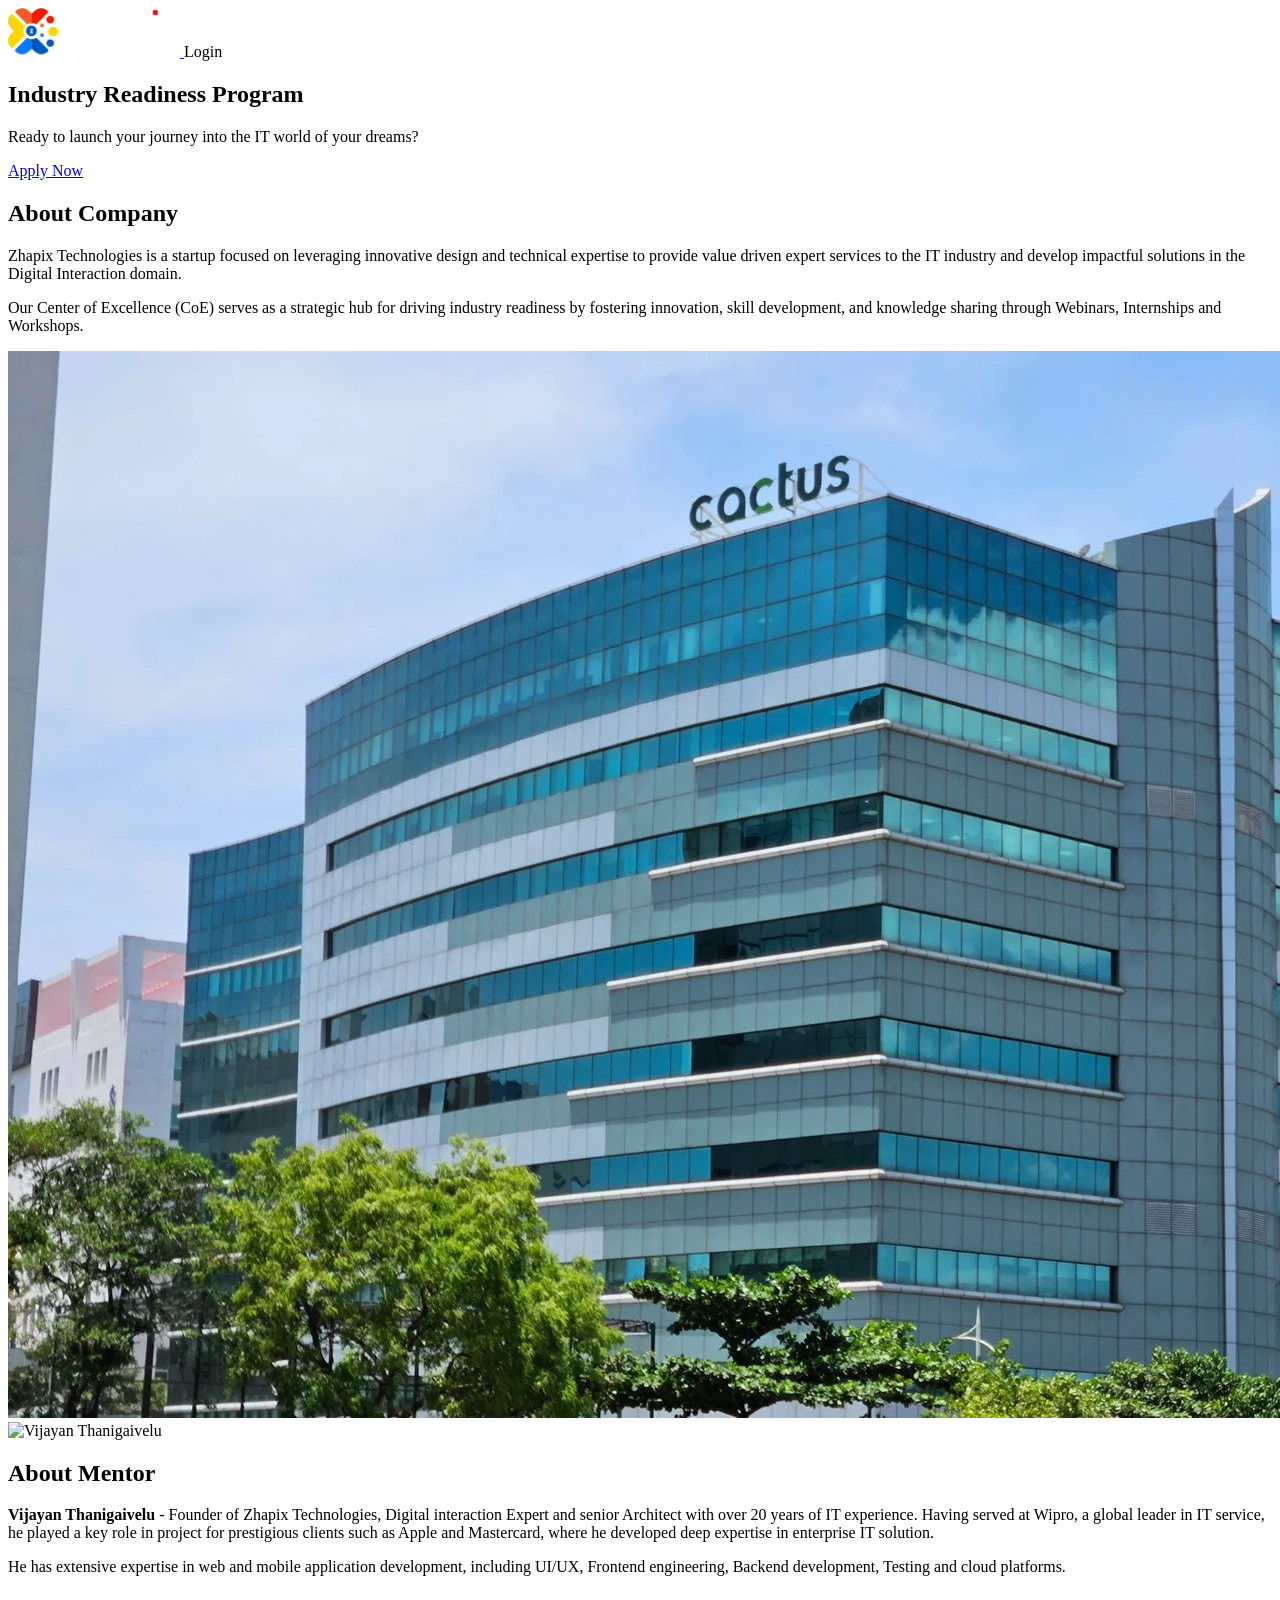
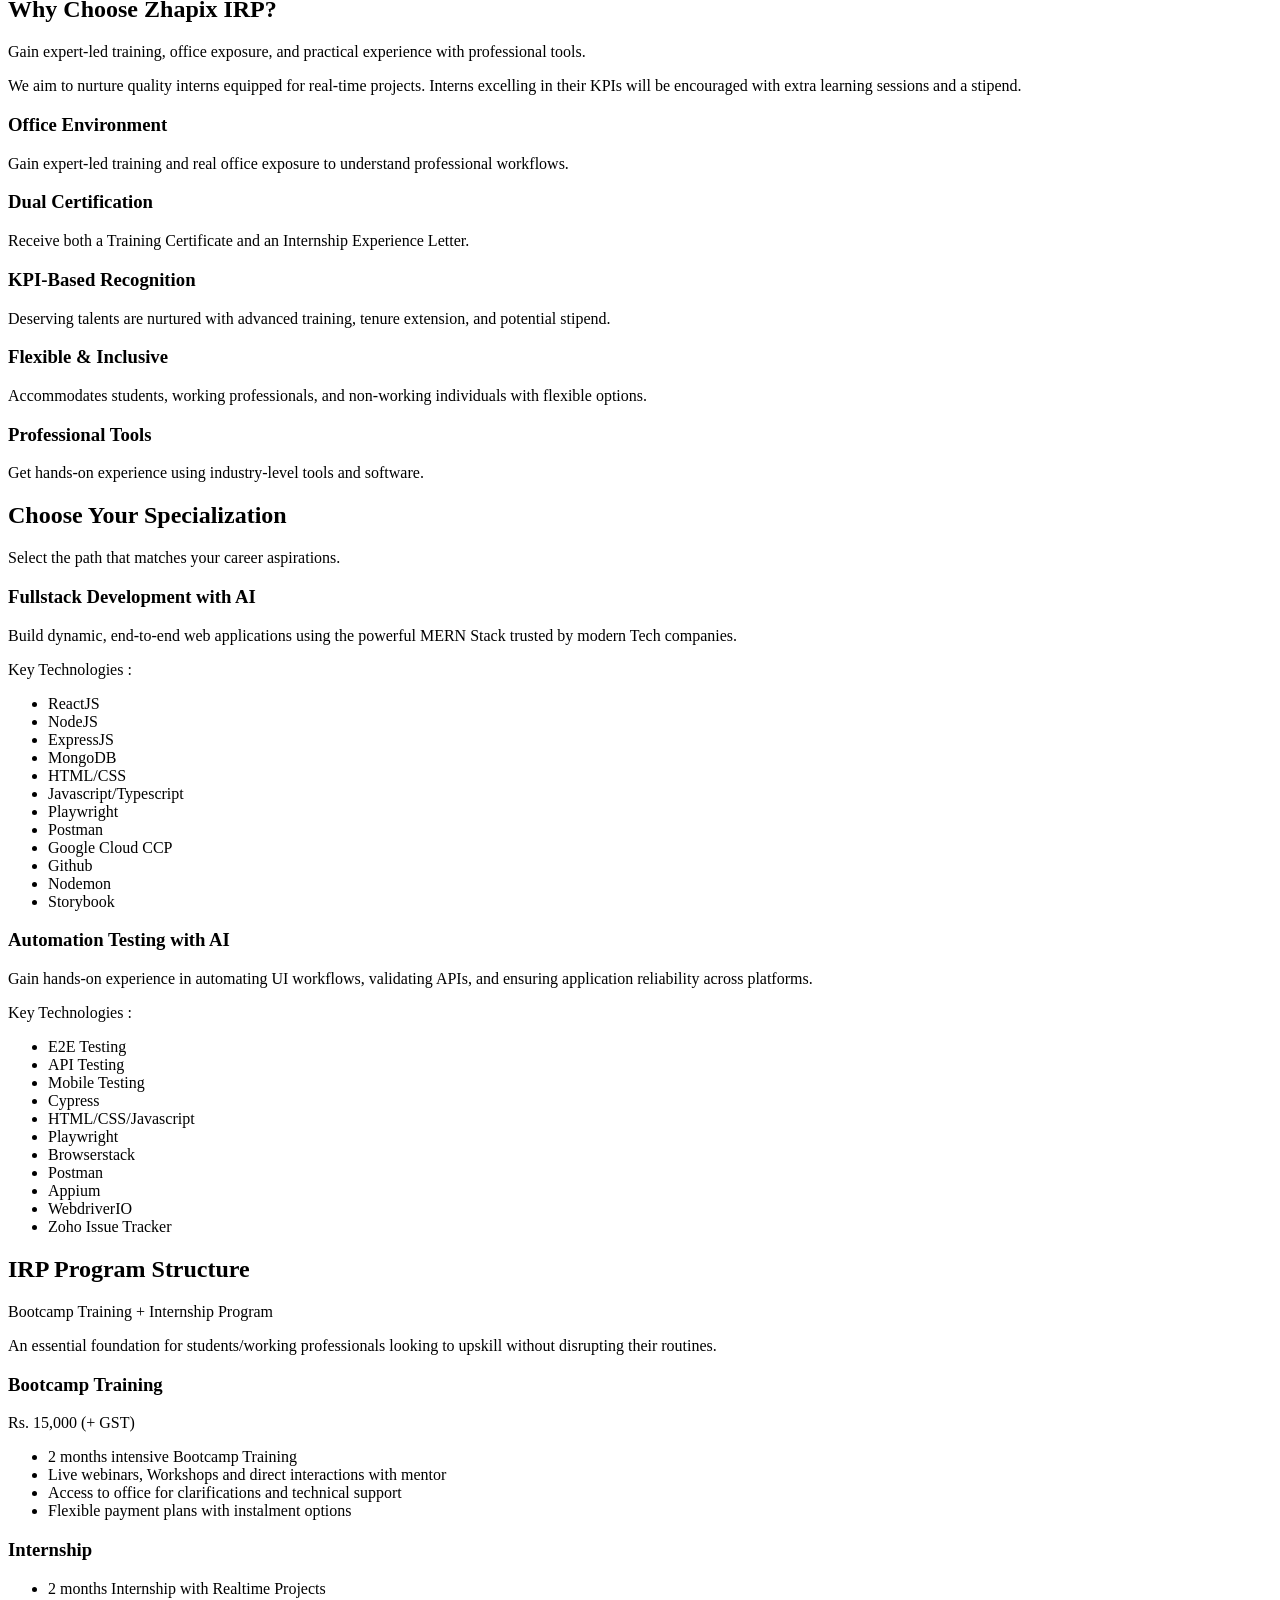
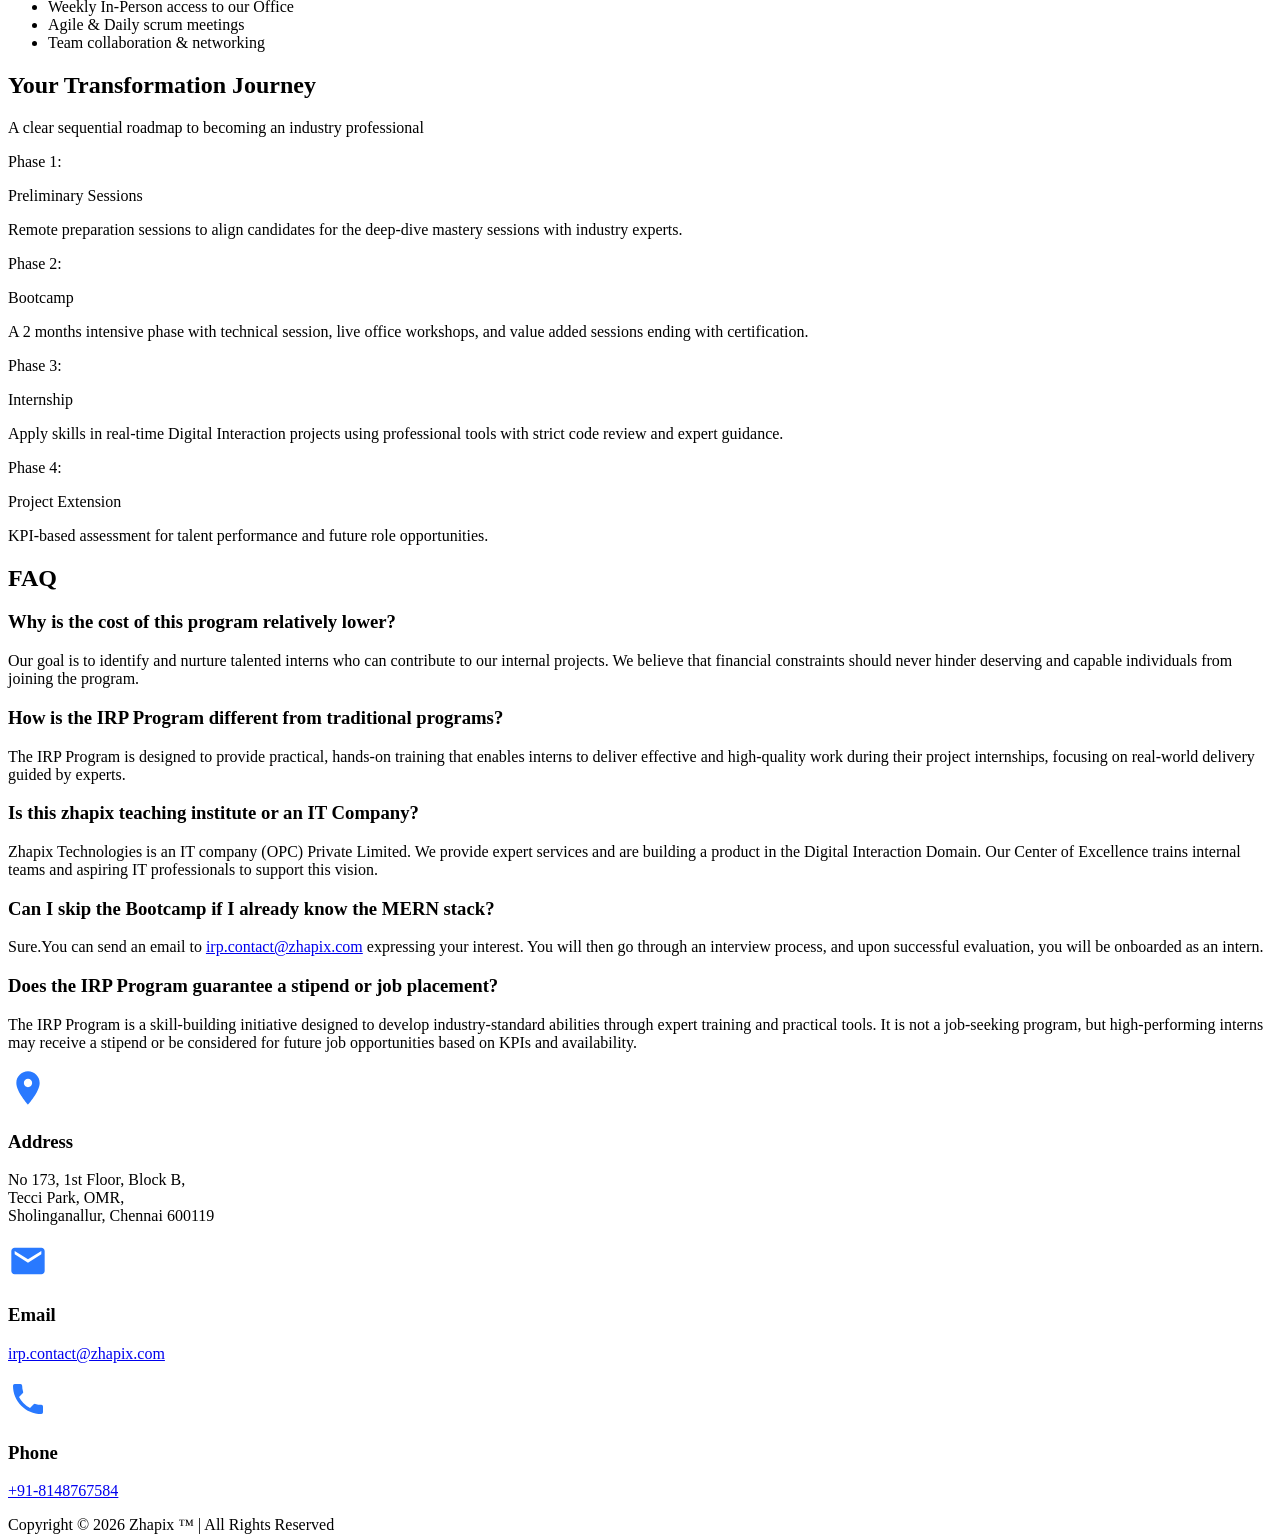
==== index.html @ b957dd8b "Updates" ====
<!DOCTYPE html>
<html lang="en">

<head>
    <meta charset="UTF-8" />
    <meta name="viewport" content="width=device-width, initial-scale=1.0" />

    <!-- PWA Meta Tags -->
    <meta name="theme-color" content="#2979ff" />
    <meta name="description"
        content="Ready to launch your journey into the IT world of your dreams? Join Zhapix Industry Readiness Program." />
    <meta name="mobile-web-app-capable" content="yes" />
    <meta name="apple-mobile-web-app-status-bar-style" content="default" />
    <meta name="apple-mobile-web-app-title" content="Zhapix IRP" />
    <meta name="application-name" content="Zhapix IRP" />
    <meta name="msapplication-TileColor" content="#2979ff" />
    <meta name="msapplication-config" content="./browserconfig.xml" />

    <!-- PWA Manifest -->
    <link rel="manifest" href="manifest.json" />

    <title>Industry Readiness Program – Zhapix</title>
    <link href="https://fonts.googleapis.com/css2?family=Poppins:wght@300;400;700;900&display=swap" rel="stylesheet" />
  <link rel="stylesheet" crossorigin href="./assets/index-BEncbHWH.css">
</head>

<body>

    <!-- Navigation -->
    <nav class="navbar" data-testid="navbar">
        <div class="navbar__container">
            <a href="#" class="logo" aria-label="Zhapix Home"
                onclick="event.preventDefault(); window.scrollTo({top: 0, behavior: 'smooth'}); setTimeout(() => location.reload(), 500);"
                title="Zhapix IRP">
                <img src="./assets/white-text-logo.png" alt="Zhapix" style="height:49px;width:auto;">
            </a>
            <span class="btn-login">Login</span>
        </div>
    </nav>

    <section class="hero" data-testid="hero-section">

        <!-- Layered background -->
        <div class="hero__bg"></div>


        <!-- Hero Content -->
        <div class="hero__content">
            <h1 class="hero__title">Industry Readiness Program</h1>
            <p class="hero__desc">Ready to launch your journey into the IT world of your dreams?</p>
            <a href="https://forms.zhapix.com/zhapix/form/IndustryReadinessProgram/formperma/Z4_EwT_Z39xYLJvcsZredeZYDDczXJsLLbadf8ahW8Q" id="apply-now-link" class="btn-apply" role="button" target="_blank"
                rel="noopener noreferrer">Apply Now</a>
        </div>

    </section>

    <script>
        // Subtle parallax on mouse move
        const grid = document.querySelector('.hero__grid');
    

        document.querySelector('.hero').addEventListener('mousemove', e => {
            const { innerWidth: w, innerHeight: h } = window;
            const dx = (e.clientX / w - .5) * 14;
            const dy = (e.clientY / h - .5) * 10;
            grid.style.transform = `translate(${dx * .4}px, ${dy * .4}px)`;
        });

        document.querySelector('.hero').addEventListener('mouseleave', () => {
            grid.style.transform = 'translate(0,0)';
        });

        // Zoho login function
        function loginWithZoho() {
            window.location.href = '/main?token=TST001';
        }

        // Login button click event listener
        document.addEventListener('DOMContentLoaded', function () {
            const loginButton = document.querySelector('.btn-login');
            if (loginButton) {
                loginButton.addEventListener('click', function (e) {
                    e.preventDefault();
                    loginWithZoho();
                });
            }
        });
    </script>


    <!-- ── ABOUT COMPANY SECTION ── -->
    <section class="about" data-testid="about-company">
        <div class="about__container">
            <div class="about__content">
                <h2 class="about__title">About Company</h2>
                <p class="about__para">
                    Zhapix Technologies is a startup focused on leveraging innovative design and technical expertise to
                    provide value driven expert services to the IT industry and develop impactful solutions in the
                    Digital
                    Interaction domain.
                </p>
                <p class="about__para">
                    Our Center of Excellence (CoE) serves as a strategic hub for driving industry readiness by fostering
                    innovation, skill development, and knowledge sharing through Webinars, Internships and Workshops.
                </p>
            </div>
            <div class="about__image">
                <img src="./assets/about-building.png" alt="Zhapix Office Building" />
            </div>
        </div>
    </section>


    <!-- ── ABOUT MENTOR SECTION ── -->
    <section class="mentor" data-testid="about-mentor">
        <div class="mentor__container">
            <div class="mentor__image">
                <img src="./assets/mentor-photo.png" alt="Vijayan Thanigaivelu" />
            </div>
            <div class="mentor__content">
                <h2 class="mentor__title">About Mentor</h2>
                <p class="mentor__para">
                    <strong>Vijayan Thanigaivelu</strong> - Founder of Zhapix Technologies, Digital interaction Expert
                    and senior
                    Architect
                    with over 20 years of IT experience. Having served at Wipro, a global leader in IT service, he
                    played a
                    key role in project for prestigious clients such as Apple and Mastercard, where he developed deep
                    expertise in enterprise IT solution.
                </p>
                <p class="mentor__para">
                    He has extensive expertise in web and mobile application development, including UI/UX, Frontend
                    engineering, Backend development, Testing and cloud platforms.
                </p>
            </div>
        </div>
    </section>


    <!-- ── WHY CHOOSE SECTION ── -->
    <section class="why" data-testid="why-choose">
        <div class="why__bg"></div>
        <div class="why__overlay"></div>
        <div class="why__container">

            <!-- Left: Title + Description -->
            <div class="why__left">
                <h2 class="why__title">Why Choose Zhapix IRP?</h2>
                <p class="why__para">Gain expert-led training, office exposure, and practical experience with
                    professional
                    tools.</p>
                <p class="why__para">We aim to nurture quality interns equipped for real-time projects. Interns
                    excelling in
                    their KPIs will be encouraged with extra learning sessions and a stipend.</p>
            </div>

            <!-- Right: Cards Grid -->
            <div class="why__grid">
                <div class="why__card">
                    <h3 class="why__card-title">Office Environment</h3>
                    <p class="why__card-text">Gain expert-led training and real office exposure to understand
                        professional
                        workflows.</p>
                </div>
                <div class="why__card">
                    <h3 class="why__card-title">Dual Certification</h3>
                    <p class="why__card-text">Receive both a Training Certificate and an Internship Experience Letter.
                    </p>
                </div>
                <div class="why__card">
                    <h3 class="why__card-title">KPI-Based Recognition</h3>
                    <p class="why__card-text">Deserving talents are nurtured with advanced training, tenure extension,
                        and
                        potential stipend.</p>
                </div>
                <div class="why__card">
                    <h3 class="why__card-title">Flexible &amp; Inclusive</h3>
                    <p class="why__card-text">Accommodates students, working professionals, and non-working individuals
                        with
                        flexible options.</p>
                </div>
                <div class="why__card why__card--wide">
                    <h3 class="why__card-title">Professional Tools</h3>
                    <p class="why__card-text">Get hands-on experience using industry-level tools and software.</p>
                </div>
            </div>

        </div>
    </section>


    <section class="specialization" data-testid="specialization">
        <div class="container">
            <div class="section-header">
                <h2 class="section-title">Choose Your Specialization</h2>
                <p class="section-subtitle">Select the path that matches your career aspirations.</p>
            </div>

            <div class="cards-container">
                <!-- Fullstack Development Card -->
                <div class="card">
                    <h3 class="card-title">Fullstack Development with AI</h3>
                    <p class="card-description">
                        Build dynamic, end-to-end web applications using the powerful MERN Stack trusted by modern Tech
                        companies.
                    </p>
                    <div class="technologies">
                        <p class="tech-label">Key Technologies :</p>
                        <ul class="tech-list">
                            <li>ReactJS</li>
                            <li>NodeJS</li>
                            <li>ExpressJS</li>
                            <li>MongoDB</li>
                            <li>HTML/CSS</li>
                            <li>Javascript/Typescript</li>
                            <li>Playwright</li>
                            <li>Postman</li>
                            <li>Google Cloud CCP</li>
                            <li>Github</li>
                            <li>Nodemon</li>
                            <li>Storybook</li>
                    </div>
                </div>

                <!-- Automation Testing Card -->
                <div class="card">
                    <h3 class="card-title">Automation Testing with AI</h3>
                    <p class="card-description">
                        Gain hands-on experience in automating UI workflows, validating APIs, and ensuring application
                        reliability across platforms.
                    </p>
                    <div class="technologies">
                        <p class="tech-label">Key Technologies :</p>
                        <ul class="tech-list">
                            <li>E2E Testing</li>
                            <li>API Testing</li>
                            <li>Mobile Testing</li>
                            <li>Cypress</li>
                            <li>HTML/CSS/Javascript</li>
                            <li>Playwright</li>
                            <li>Browserstack</li>
                            <li>Postman</li>
                            <li>Appium</li>
                            <li>WebdriverIO</li>
                            <li>Zoho Issue Tracker</li>
                        </ul>
                    </div>
                </div>
            </div>
        </div>
    </section>

    <!-- ── IRP PROGRAM STRUCTURE SECTION ── -->
    <section class="irp" data-testid="irp-structure">
        <div class="irp__bg"></div>
        <div class="irp__overlay"></div>
        <div class="irp__container">
            <h2 class="irp__title">IRP Program Structure</h2>

            <div class="irp__card">
                <!-- Header -->
                <p class="irp__tag">Bootcamp Training + Internship Program</p>
                <p class="irp__desc">An essential foundation for students/working professionals looking to upskill
                    without
                    disrupting their routines.</p>

                <!-- Bootcamp -->
                <h3 class="irp__sub">Bootcamp Training</h3>
                <p class="irp__price">Rs. 15,000 <span class="irp__gst">(+ GST)</span></p>
                <ul class="irp__list">
                    <li class="irp__item--teal">2 months intensive Bootcamp Training</li>
                    <li class="irp__item--white">Live webinars, Workshops and direct interactions with mentor</li>
                    <li class="irp__item--teal">Access to office for clarifications and technical support</li>
                    <li class="irp__item--white">Flexible payment plans with instalment options</li>
                </ul>

                <!-- Internship -->
                <h3 class="irp__sub">Internship</h3>
                <ul class="irp__list">
                    <li class="irp__item--teal">2 months Internship with Realtime Projects</li>
                    <li class="irp__item--white">Weekly In-Person access to our Office</li>
                    <li class="irp__item--teal">Agile &amp; Daily scrum meetings</li>
                    <li class="irp__item--white">Team collaboration &amp; networking</li>
                </ul>
            </div>

        </div>
    </section>


    <!-- ── YOUR TRANSFORMATION JOURNEY SECTION ── -->
    <section class="journey" data-testid="journey">
        <div class="journey__container">
            <h2 class="journey__title">Your Transformation Journey</h2>
            <p class="journey__subtitle">A clear sequential roadmap to becoming an industry professional</p>

            <div class="journey__grid">
                <div class="journey__card">
                    <p class="journey__phase">Phase 1:</p>
                    <p class="journey__phase-name">Preliminary Sessions</p>
                    <p class="journey__phase-desc">Remote preparation sessions to align candidates for the deep-dive
                        mastery
                        sessions with industry experts.</p>
                </div>
                <div class="journey__card">
                    <p class="journey__phase">Phase 2:</p>
                    <p class="journey__phase-name">Bootcamp</p>
                    <p class="journey__phase-desc">A 2 months intensive phase with technical session, live office
                        workshops, and
                        value added sessions ending with certification.</p>
                </div>
                <div class="journey__card">
                    <p class="journey__phase">Phase 3:</p>
                    <p class="journey__phase-name">Internship</p>
                    <p class="journey__phase-desc">Apply skills in real-time Digital Interaction projects using
                        professional tools
                        with strict code review and expert guidance.</p>
                </div>
                <div class="journey__card">
                    <p class="journey__phase">Phase 4:</p>
                    <p class="journey__phase-name">Project Extension</p>
                    <p class="journey__phase-desc">KPI-based assessment for talent performance and future role
                        opportunities.</p>
                </div>
            </div>
        </div>
    </section>


    <!-- ── FAQ SECTION ── -->
    <section class="faq" data-testid="faq">
        <div class="faq__bg"></div>
        <div class="faq__overlay"></div>
        <div class="faq__container">
            <h2 class="faq__title">FAQ</h2>
            <div class="faq__grid">

                <div class="faq__item">
                    <h3 class="faq__q">Why is the cost of this program relatively lower?</h3>
                    <p class="faq__a">Our goal is to identify and nurture talented interns who can contribute to our
                        internal
                        projects. We believe that financial constraints should never hinder deserving and capable
                        individuals from
                        joining the program.</p>
                </div>

                <div class="faq__item">
                    <h3 class="faq__q">How is the IRP Program different from traditional programs?</h3>
                    <p class="faq__a">The IRP Program is designed to provide practical, hands-on training that enables
                        interns to
                        deliver effective and high-quality work during their project internships, focusing on real-world
                        delivery
                        guided by experts.</p>
                </div>

                <div class="faq__item">
                    <h3 class="faq__q">Is this zhapix teaching institute or an IT Company?</h3>
                    <p class="faq__a">Zhapix Technologies is an IT company (OPC) Private Limited. We provide expert
                        services and
                        are building a product in the Digital Interaction Domain. Our Center of Excellence trains
                        internal teams and
                        aspiring IT professionals to support this vision.</p>
                </div>

                <div class="faq__item">
                    <h3 class="faq__q">Can I skip the Bootcamp if I already know the MERN stack?</h3>
                    <p class="faq__a">Sure.You can send an email to <a
                            href="mailto:irp.contact@zhapix.com">irp.contact@zhapix.com</a> expressing your interest.
                        You will then go
                        through an interview process, and upon successful evaluation, you will be onboarded as an
                        intern.</p>
                </div>

                <div class="faq__item">
                    <h3 class="faq__q">Does the IRP Program guarantee a stipend or job placement?</h3>
                    <p class="faq__a">The IRP Program is a skill-building initiative designed to develop
                        industry-standard
                        abilities through expert training and practical tools. It is not a job-seeking program, but
                        high-performing
                        interns may receive a stipend or be considered for future job opportunities based on KPIs and
                        availability.
                    </p>
                </div>

            </div>
        </div>
    </section>


    <!-- ── FOOTER SECTION ── -->
    <footer class="footer" data-testid="footer" style="border-top:none;margin-top:0;">
        <div class="footer__bg"></div>
        <div class="footer__overlay"></div>
        <div class="footer__container">

            <div class="footer__item">
                <div class="footer__icon">
                    <svg xmlns="http://www.w3.org/2000/svg" width="40" height="40" fill="#2979FF" viewBox="0 0 24 24">
                        <path
                            d="M12 2C8.13 2 5 5.13 5 9c0 5.25 7 13 7 13s7-7.75 7-13c0-3.87-3.13-7-7-7zm0 9.5c-1.38 0-2.5-1.12-2.5-2.5S10.62 6.5 12 6.5s2.5 1.12 2.5 2.5S13.38 11.5 12 11.5z" />
                    </svg>
                </div>
                <h3 class="footer__label">Address</h3>
                <p class="footer__text">No 173, 1st Floor, Block B,<br>Tecci Park, OMR,<br>Sholinganallur, Chennai
                    600119</p>
            </div>

            <div class="footer__item">
                <div class="footer__icon">
                    <svg xmlns="http://www.w3.org/2000/svg" width="40" height="40" fill="#2979FF" viewBox="0 0 24 24">
                        <path
                            d="M20 4H4c-1.1 0-2 .9-2 2v12c0 1.1.9 2 2 2h16c1.1 0 2-.9 2-2V6c0-1.1-.9-2-2-2zm0 4-8 5-8-5V6l8 5 8-5v2z" />
                    </svg>
                </div>
                <h3 class="footer__label">Email</h3>
                <p class="footer__text"><a href="mailto:irp.contact@zhapix.com"
                        class="footer__link">irp.contact@zhapix.com</a>
                </p>
            </div>

            <div class="footer__item">
                <div class="footer__icon">
                    <svg xmlns="http://www.w3.org/2000/svg" width="40" height="40" fill="#2979FF" viewBox="0 0 24 24">
                        <path
                            d="M6.62 10.79a15.05 15.05 0 0 0 6.59 6.59l2.2-2.2a1 1 0 0 1 1.01-.24c1.12.37 2.33.57 3.58.57a1 1 0 0 1 1 1V20a1 1 0 0 1-1 1C10.61 21 3 13.39 3 4a1 1 0 0 1 1-1h3.5a1 1 0 0 1 1 1c0 1.25.2 2.46.57 3.58a1 1 0 0 1-.25 1.01l-2.2 2.2z" />
                    </svg>
                </div>
                <h3 class="footer__label">Phone</h3>
                <p class="footer__text"><a href="tel:+918148767584" class="footer__link">+91-8148767584</a></p>
            </div>

        </div>
    </footer>


    <div class="footer__copy" data-testid="footer-copy">
        <p>Copyright © 2026 Zhapix ™ | All Rights Reserved</p>
    </div>

    <div class="zpcontainer-fluid zpcontainer">
        <div data-element-id="elm_RaW3UFoQdzSlziyOm8KQDQ" data-element-type="row"
            class="zprow zprow-container zpalign-items-flex-start zpjustify-content-flex-start zpdefault-section zpdefault-section-bg "
            data-equal-column="false">
            <style type="text/css"></style>
            <div data-element-id="elm_yZby31kijuLhIIBPq1WK4A" data-element-type="column"
                class="zpelem-col zpcol-12 zpcol-md-12 zpcol-sm-12 zpalign-self- zpdefault-section zpdefault-section-bg ">
                <style type="text/css">
                    [data-element-id="elm_yZby31kijuLhIIBPq1WK4A"].zpelem-col {
                        margin-block-start: -130px;
                    }
                </style>
                <div data-element-id="elm_-yIZPcAl-gKIKeJEhWPPOg" data-element-type="codeSnippet"
                    class="zpelement zpelem-codesnippet zp-hidden-md zp-hidden-sm zp-hidden-xs ">
                    <div class="zpsnippet-container">
                        <script>window.$zoho = window.$zoho || {};
                            $zoho.salesiq = $zoho.salesiq || {
                                ready: function () { }
                            };
                        </script>
                        <script id="zsiqscript"
                            src="https://salesiq.zoho.in/widget?wc=siqfc632213f5e4f5ca4d10f92a32b23245b831f6800d82dc65744e534cc62cc81bfeb9c15447813f2f452e9c14a0f85e56"
                            defer=""></script>
                    </div>
                </div>
            </div>
        </div>
    </div>

</body>

</html>
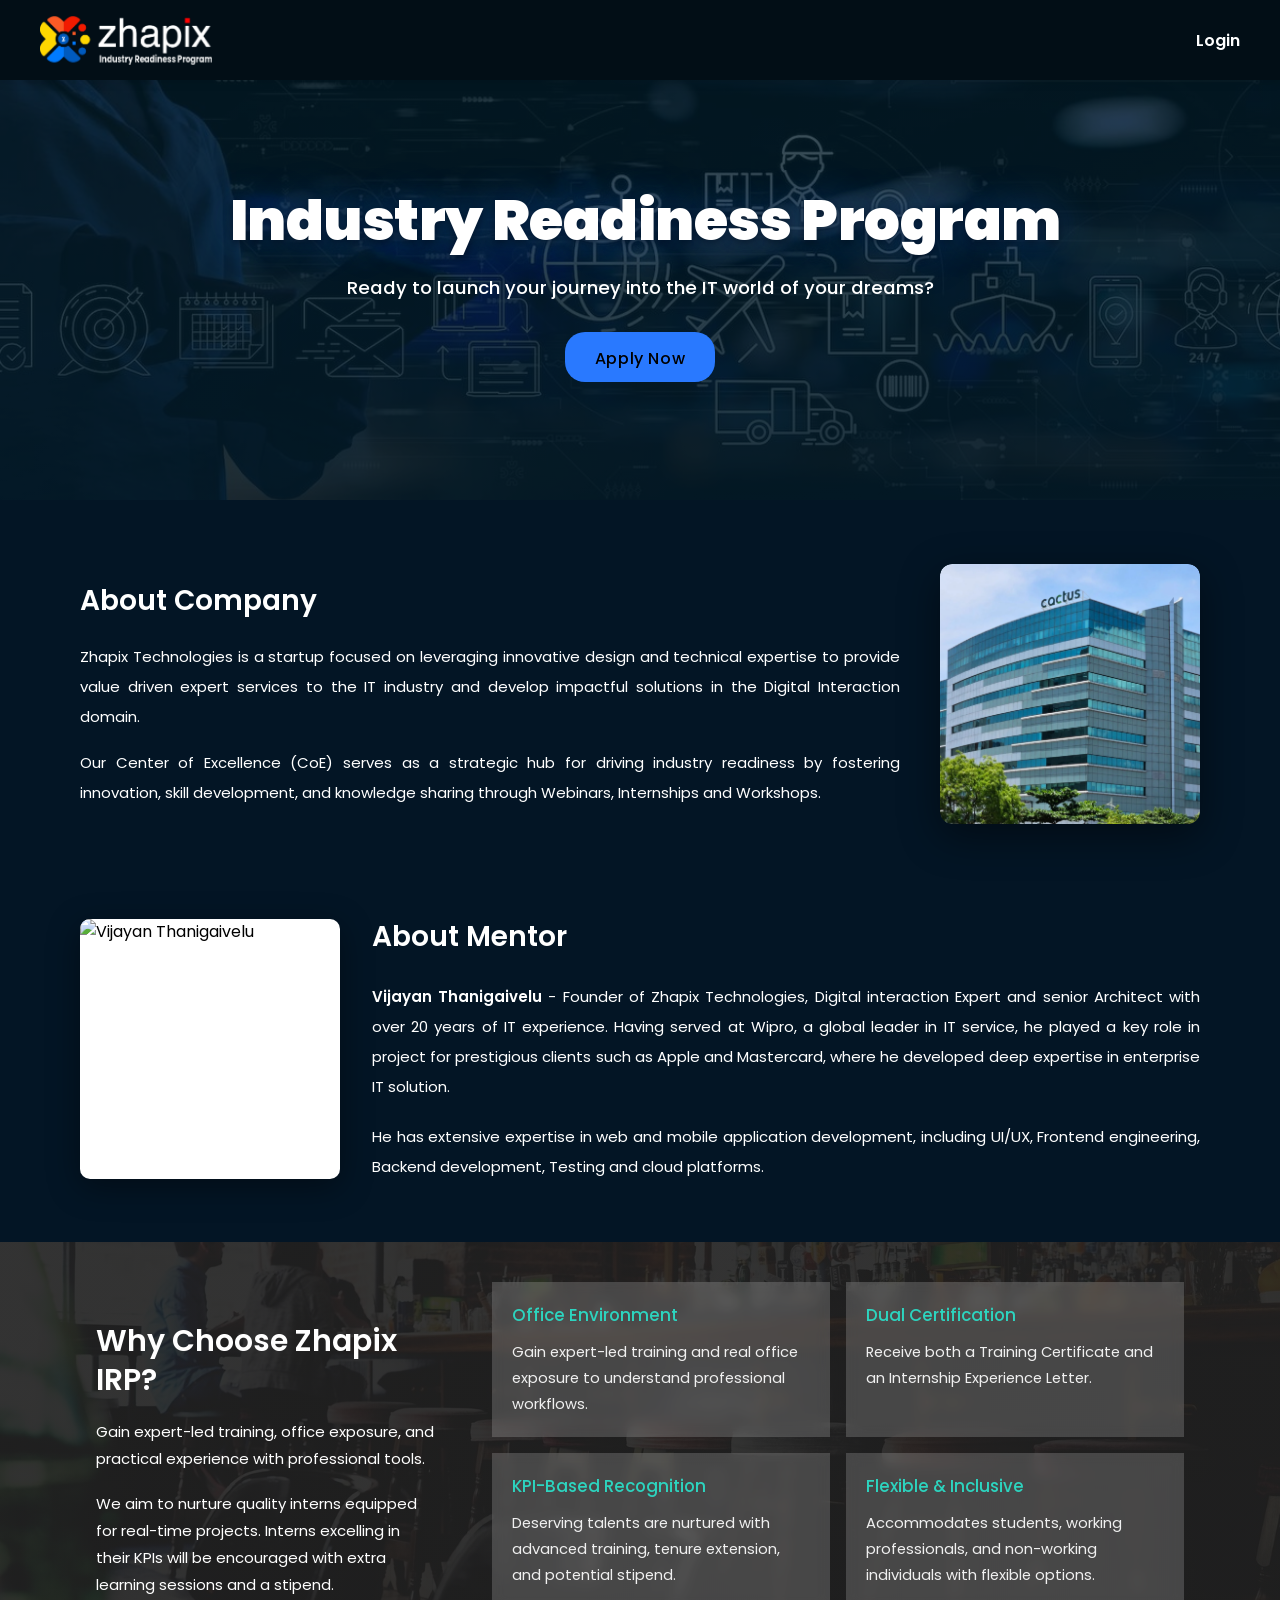
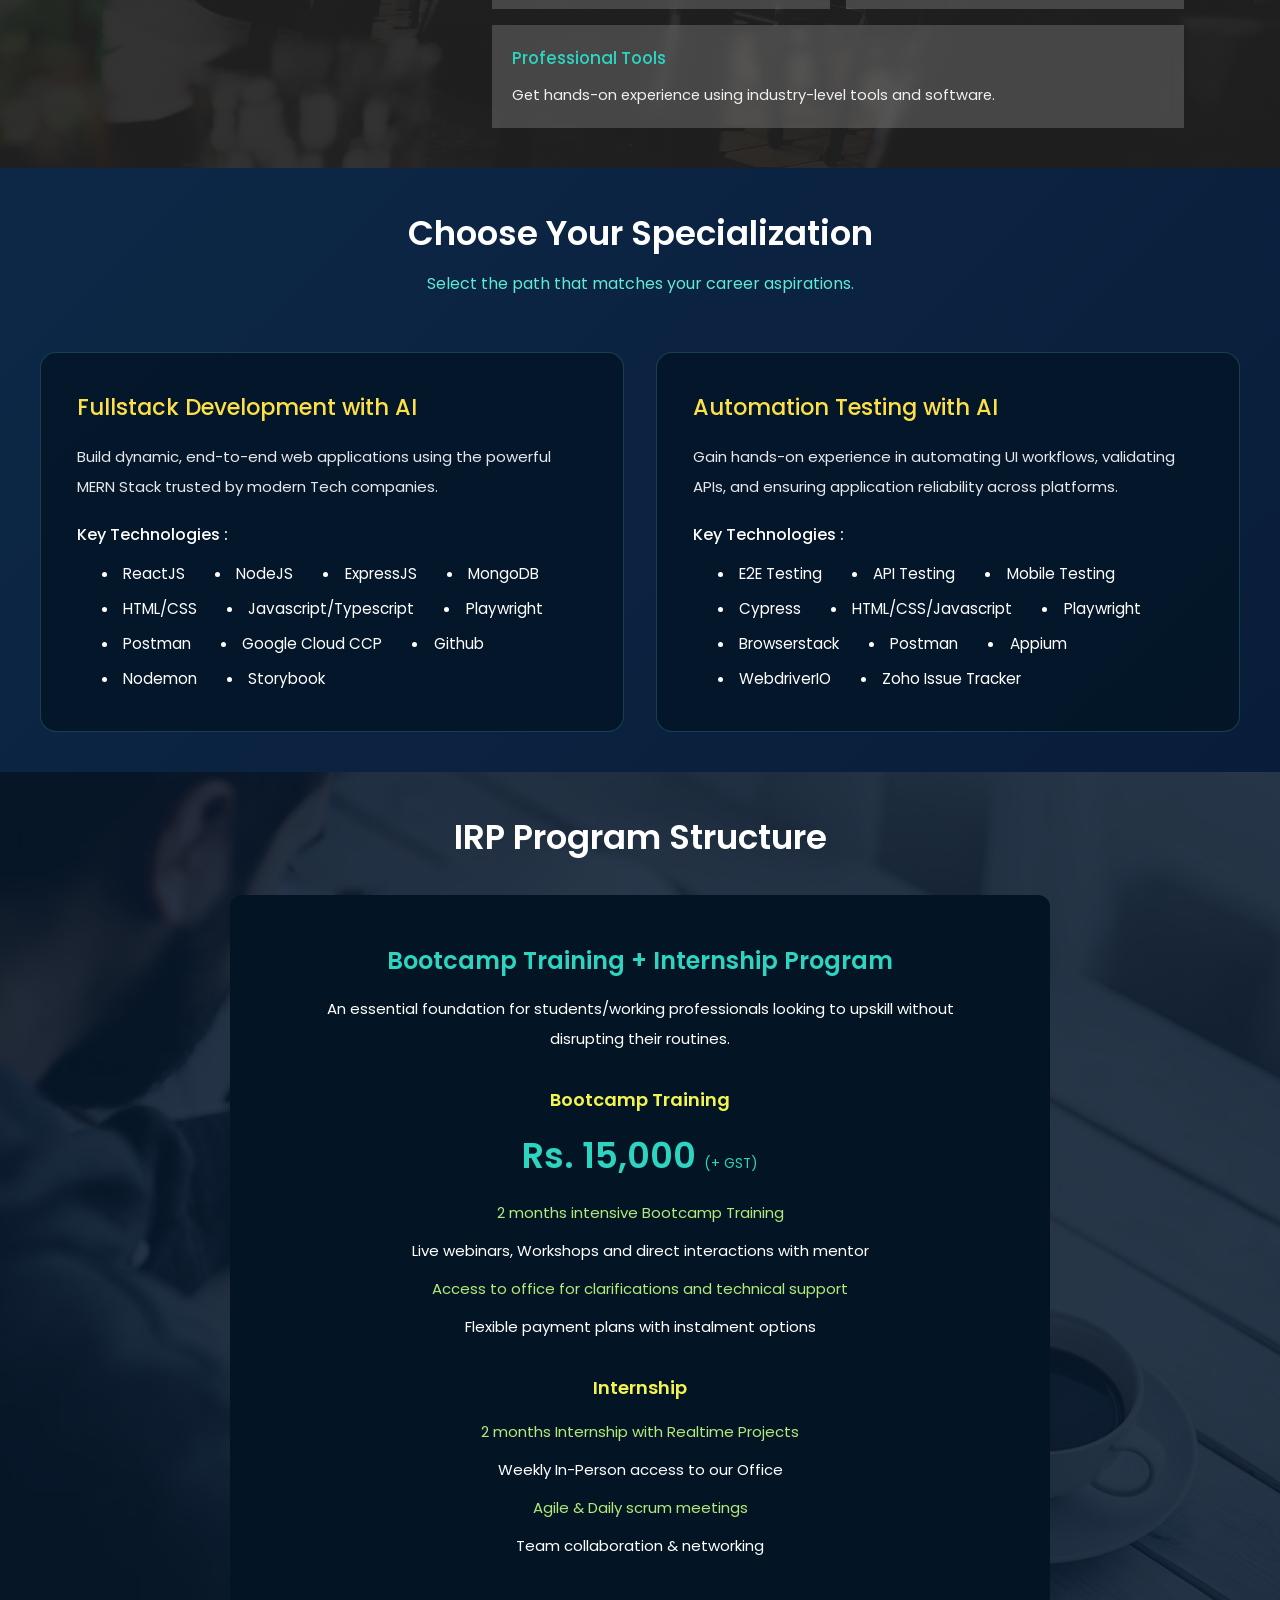
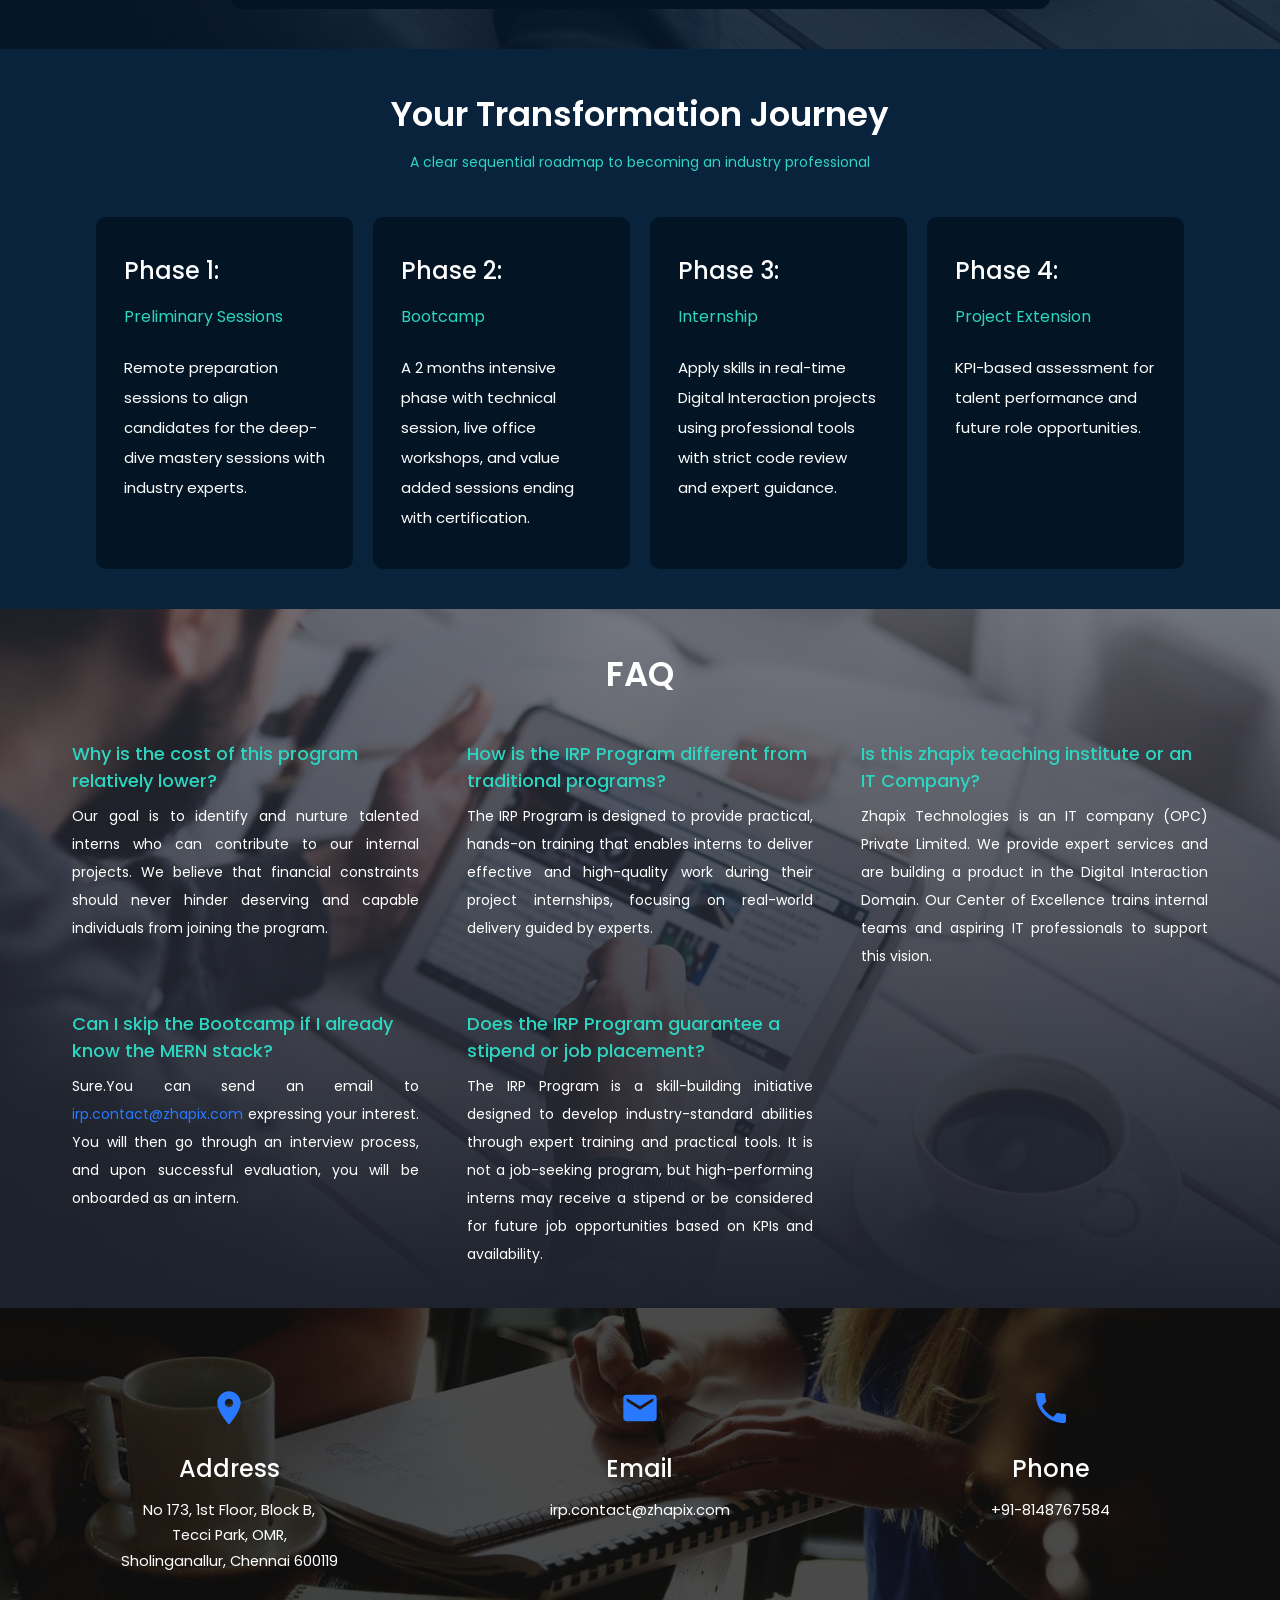
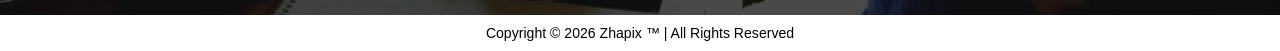
==== commit 7798b352: "Updates" ====
--- a/index.html
+++ b/index.html
@@ -1,471 +1,476 @@
-<!DOCTYPE html>
-<html lang="en">
-
-<head>
-    <meta charset="UTF-8" />
-    <meta name="viewport" content="width=device-width, initial-scale=1.0" />
-
-    <!-- PWA Meta Tags -->
-    <meta name="theme-color" content="#2979ff" />
-    <meta name="description"
-        content="Ready to launch your journey into the IT world of your dreams? Join Zhapix Industry Readiness Program." />
-    <meta name="mobile-web-app-capable" content="yes" />
-    <meta name="apple-mobile-web-app-status-bar-style" content="default" />
-    <meta name="apple-mobile-web-app-title" content="Zhapix IRP" />
-    <meta name="application-name" content="Zhapix IRP" />
-    <meta name="msapplication-TileColor" content="#2979ff" />
-    <meta name="msapplication-config" content="./browserconfig.xml" />
-
-    <!-- PWA Manifest -->
-    <link rel="manifest" href="manifest.json" />
-
-    <title>Industry Readiness Program – Zhapix</title>
-    <link href="https://fonts.googleapis.com/css2?family=Poppins:wght@300;400;700;900&display=swap" rel="stylesheet" />
-  <link rel="stylesheet" crossorigin href="./assets/index-BEncbHWH.css">
-</head>
-
-<body>
-
-    <!-- Navigation -->
-    <nav class="navbar" data-testid="navbar">
-        <div class="navbar__container">
-            <a href="#" class="logo" aria-label="Zhapix Home"
-                onclick="event.preventDefault(); window.scrollTo({top: 0, behavior: 'smooth'}); setTimeout(() => location.reload(), 500);"
-                title="Zhapix IRP">
-                <img src="./assets/white-text-logo.png" alt="Zhapix" style="height:49px;width:auto;">
-            </a>
-            <span class="btn-login">Login</span>
-        </div>
-    </nav>
-
-    <section class="hero" data-testid="hero-section">
-
-        <!-- Layered background -->
-        <div class="hero__bg"></div>
-
-
-        <!-- Hero Content -->
-        <div class="hero__content">
-            <h1 class="hero__title">Industry Readiness Program</h1>
-            <p class="hero__desc">Ready to launch your journey into the IT world of your dreams?</p>
-            <a href="https://forms.zhapix.com/zhapix/form/IndustryReadinessProgram/formperma/Z4_EwT_Z39xYLJvcsZredeZYDDczXJsLLbadf8ahW8Q" id="apply-now-link" class="btn-apply" role="button" target="_blank"
-                rel="noopener noreferrer">Apply Now</a>
-        </div>
-
-    </section>
-
-    <script>
-        // Subtle parallax on mouse move
-        const grid = document.querySelector('.hero__grid');
-    
-
-        document.querySelector('.hero').addEventListener('mousemove', e => {
-            const { innerWidth: w, innerHeight: h } = window;
-            const dx = (e.clientX / w - .5) * 14;
-            const dy = (e.clientY / h - .5) * 10;
-            grid.style.transform = `translate(${dx * .4}px, ${dy * .4}px)`;
-        });
-
-        document.querySelector('.hero').addEventListener('mouseleave', () => {
-            grid.style.transform = 'translate(0,0)';
-        });
-
-        // Zoho login function
-        function loginWithZoho() {
-            window.location.href = '/main?token=TST001';
-        }
-
-        // Login button click event listener
-        document.addEventListener('DOMContentLoaded', function () {
-            const loginButton = document.querySelector('.btn-login');
-            if (loginButton) {
-                loginButton.addEventListener('click', function (e) {
-                    e.preventDefault();
-                    loginWithZoho();
-                });
-            }
-        });
-    </script>
-
-
-    <!-- ── ABOUT COMPANY SECTION ── -->
-    <section class="about" data-testid="about-company">
-        <div class="about__container">
-            <div class="about__content">
-                <h2 class="about__title">About Company</h2>
-                <p class="about__para">
-                    Zhapix Technologies is a startup focused on leveraging innovative design and technical expertise to
-                    provide value driven expert services to the IT industry and develop impactful solutions in the
-                    Digital
-                    Interaction domain.
-                </p>
-                <p class="about__para">
-                    Our Center of Excellence (CoE) serves as a strategic hub for driving industry readiness by fostering
-                    innovation, skill development, and knowledge sharing through Webinars, Internships and Workshops.
-                </p>
-            </div>
-            <div class="about__image">
-                <img src="./assets/about-building.png" alt="Zhapix Office Building" />
-            </div>
-        </div>
-    </section>
-
-
-    <!-- ── ABOUT MENTOR SECTION ── -->
-    <section class="mentor" data-testid="about-mentor">
-        <div class="mentor__container">
-            <div class="mentor__image">
-                <img src="./assets/mentor-photo.png" alt="Vijayan Thanigaivelu" />
-            </div>
-            <div class="mentor__content">
-                <h2 class="mentor__title">About Mentor</h2>
-                <p class="mentor__para">
-                    <strong>Vijayan Thanigaivelu</strong> - Founder of Zhapix Technologies, Digital interaction Expert
-                    and senior
-                    Architect
-                    with over 20 years of IT experience. Having served at Wipro, a global leader in IT service, he
-                    played a
-                    key role in project for prestigious clients such as Apple and Mastercard, where he developed deep
-                    expertise in enterprise IT solution.
-                </p>
-                <p class="mentor__para">
-                    He has extensive expertise in web and mobile application development, including UI/UX, Frontend
-                    engineering, Backend development, Testing and cloud platforms.
-                </p>
-            </div>
-        </div>
-    </section>
-
-
-    <!-- ── WHY CHOOSE SECTION ── -->
-    <section class="why" data-testid="why-choose">
-        <div class="why__bg"></div>
-        <div class="why__overlay"></div>
-        <div class="why__container">
-
-            <!-- Left: Title + Description -->
-            <div class="why__left">
-                <h2 class="why__title">Why Choose Zhapix IRP?</h2>
-                <p class="why__para">Gain expert-led training, office exposure, and practical experience with
-                    professional
-                    tools.</p>
-                <p class="why__para">We aim to nurture quality interns equipped for real-time projects. Interns
-                    excelling in
-                    their KPIs will be encouraged with extra learning sessions and a stipend.</p>
-            </div>
-
-            <!-- Right: Cards Grid -->
-            <div class="why__grid">
-                <div class="why__card">
-                    <h3 class="why__card-title">Office Environment</h3>
-                    <p class="why__card-text">Gain expert-led training and real office exposure to understand
-                        professional
-                        workflows.</p>
-                </div>
-                <div class="why__card">
-                    <h3 class="why__card-title">Dual Certification</h3>
-                    <p class="why__card-text">Receive both a Training Certificate and an Internship Experience Letter.
-                    </p>
-                </div>
-                <div class="why__card">
-                    <h3 class="why__card-title">KPI-Based Recognition</h3>
-                    <p class="why__card-text">Deserving talents are nurtured with advanced training, tenure extension,
-                        and
-                        potential stipend.</p>
-                </div>
-                <div class="why__card">
-                    <h3 class="why__card-title">Flexible &amp; Inclusive</h3>
-                    <p class="why__card-text">Accommodates students, working professionals, and non-working individuals
-                        with
-                        flexible options.</p>
-                </div>
-                <div class="why__card why__card--wide">
-                    <h3 class="why__card-title">Professional Tools</h3>
-                    <p class="why__card-text">Get hands-on experience using industry-level tools and software.</p>
-                </div>
-            </div>
-
-        </div>
-    </section>
-
-
-    <section class="specialization" data-testid="specialization">
-        <div class="container">
-            <div class="section-header">
-                <h2 class="section-title">Choose Your Specialization</h2>
-                <p class="section-subtitle">Select the path that matches your career aspirations.</p>
-            </div>
-
-            <div class="cards-container">
-                <!-- Fullstack Development Card -->
-                <div class="card">
-                    <h3 class="card-title">Fullstack Development with AI</h3>
-                    <p class="card-description">
-                        Build dynamic, end-to-end web applications using the powerful MERN Stack trusted by modern Tech
-                        companies.
-                    </p>
-                    <div class="technologies">
-                        <p class="tech-label">Key Technologies :</p>
-                        <ul class="tech-list">
-                            <li>ReactJS</li>
-                            <li>NodeJS</li>
-                            <li>ExpressJS</li>
-                            <li>MongoDB</li>
-                            <li>HTML/CSS</li>
-                            <li>Javascript/Typescript</li>
-                            <li>Playwright</li>
-                            <li>Postman</li>
-                            <li>Google Cloud CCP</li>
-                            <li>Github</li>
-                            <li>Nodemon</li>
-                            <li>Storybook</li>
-                    </div>
-                </div>
-
-                <!-- Automation Testing Card -->
-                <div class="card">
-                    <h3 class="card-title">Automation Testing with AI</h3>
-                    <p class="card-description">
-                        Gain hands-on experience in automating UI workflows, validating APIs, and ensuring application
-                        reliability across platforms.
-                    </p>
-                    <div class="technologies">
-                        <p class="tech-label">Key Technologies :</p>
-                        <ul class="tech-list">
-                            <li>E2E Testing</li>
-                            <li>API Testing</li>
-                            <li>Mobile Testing</li>
-                            <li>Cypress</li>
-                            <li>HTML/CSS/Javascript</li>
-                            <li>Playwright</li>
-                            <li>Browserstack</li>
-                            <li>Postman</li>
-                            <li>Appium</li>
-                            <li>WebdriverIO</li>
-                            <li>Zoho Issue Tracker</li>
-                        </ul>
-                    </div>
-                </div>
-            </div>
-        </div>
-    </section>
-
-    <!-- ── IRP PROGRAM STRUCTURE SECTION ── -->
-    <section class="irp" data-testid="irp-structure">
-        <div class="irp__bg"></div>
-        <div class="irp__overlay"></div>
-        <div class="irp__container">
-            <h2 class="irp__title">IRP Program Structure</h2>
-
-            <div class="irp__card">
-                <!-- Header -->
-                <p class="irp__tag">Bootcamp Training + Internship Program</p>
-                <p class="irp__desc">An essential foundation for students/working professionals looking to upskill
-                    without
-                    disrupting their routines.</p>
-
-                <!-- Bootcamp -->
-                <h3 class="irp__sub">Bootcamp Training</h3>
-                <p class="irp__price">Rs. 15,000 <span class="irp__gst">(+ GST)</span></p>
-                <ul class="irp__list">
-                    <li class="irp__item--teal">2 months intensive Bootcamp Training</li>
-                    <li class="irp__item--white">Live webinars, Workshops and direct interactions with mentor</li>
-                    <li class="irp__item--teal">Access to office for clarifications and technical support</li>
-                    <li class="irp__item--white">Flexible payment plans with instalment options</li>
-                </ul>
-
-                <!-- Internship -->
-                <h3 class="irp__sub">Internship</h3>
-                <ul class="irp__list">
-                    <li class="irp__item--teal">2 months Internship with Realtime Projects</li>
-                    <li class="irp__item--white">Weekly In-Person access to our Office</li>
-                    <li class="irp__item--teal">Agile &amp; Daily scrum meetings</li>
-                    <li class="irp__item--white">Team collaboration &amp; networking</li>
-                </ul>
-            </div>
-
-        </div>
-    </section>
-
-
-    <!-- ── YOUR TRANSFORMATION JOURNEY SECTION ── -->
-    <section class="journey" data-testid="journey">
-        <div class="journey__container">
-            <h2 class="journey__title">Your Transformation Journey</h2>
-            <p class="journey__subtitle">A clear sequential roadmap to becoming an industry professional</p>
-
-            <div class="journey__grid">
-                <div class="journey__card">
-                    <p class="journey__phase">Phase 1:</p>
-                    <p class="journey__phase-name">Preliminary Sessions</p>
-                    <p class="journey__phase-desc">Remote preparation sessions to align candidates for the deep-dive
-                        mastery
-                        sessions with industry experts.</p>
-                </div>
-                <div class="journey__card">
-                    <p class="journey__phase">Phase 2:</p>
-                    <p class="journey__phase-name">Bootcamp</p>
-                    <p class="journey__phase-desc">A 2 months intensive phase with technical session, live office
-                        workshops, and
-                        value added sessions ending with certification.</p>
-                </div>
-                <div class="journey__card">
-                    <p class="journey__phase">Phase 3:</p>
-                    <p class="journey__phase-name">Internship</p>
-                    <p class="journey__phase-desc">Apply skills in real-time Digital Interaction projects using
-                        professional tools
-                        with strict code review and expert guidance.</p>
-                </div>
-                <div class="journey__card">
-                    <p class="journey__phase">Phase 4:</p>
-                    <p class="journey__phase-name">Project Extension</p>
-                    <p class="journey__phase-desc">KPI-based assessment for talent performance and future role
-                        opportunities.</p>
-                </div>
-            </div>
-        </div>
-    </section>
-
-
-    <!-- ── FAQ SECTION ── -->
-    <section class="faq" data-testid="faq">
-        <div class="faq__bg"></div>
-        <div class="faq__overlay"></div>
-        <div class="faq__container">
-            <h2 class="faq__title">FAQ</h2>
-            <div class="faq__grid">
-
-                <div class="faq__item">
-                    <h3 class="faq__q">Why is the cost of this program relatively lower?</h3>
-                    <p class="faq__a">Our goal is to identify and nurture talented interns who can contribute to our
-                        internal
-                        projects. We believe that financial constraints should never hinder deserving and capable
-                        individuals from
-                        joining the program.</p>
-                </div>
-
-                <div class="faq__item">
-                    <h3 class="faq__q">How is the IRP Program different from traditional programs?</h3>
-                    <p class="faq__a">The IRP Program is designed to provide practical, hands-on training that enables
-                        interns to
-                        deliver effective and high-quality work during their project internships, focusing on real-world
-                        delivery
-                        guided by experts.</p>
-                </div>
-
-                <div class="faq__item">
-                    <h3 class="faq__q">Is this zhapix teaching institute or an IT Company?</h3>
-                    <p class="faq__a">Zhapix Technologies is an IT company (OPC) Private Limited. We provide expert
-                        services and
-                        are building a product in the Digital Interaction Domain. Our Center of Excellence trains
-                        internal teams and
-                        aspiring IT professionals to support this vision.</p>
-                </div>
-
-                <div class="faq__item">
-                    <h3 class="faq__q">Can I skip the Bootcamp if I already know the MERN stack?</h3>
-                    <p class="faq__a">Sure.You can send an email to <a
-                            href="mailto:irp.contact@zhapix.com">irp.contact@zhapix.com</a> expressing your interest.
-                        You will then go
-                        through an interview process, and upon successful evaluation, you will be onboarded as an
-                        intern.</p>
-                </div>
-
-                <div class="faq__item">
-                    <h3 class="faq__q">Does the IRP Program guarantee a stipend or job placement?</h3>
-                    <p class="faq__a">The IRP Program is a skill-building initiative designed to develop
-                        industry-standard
-                        abilities through expert training and practical tools. It is not a job-seeking program, but
-                        high-performing
-                        interns may receive a stipend or be considered for future job opportunities based on KPIs and
-                        availability.
-                    </p>
-                </div>
-
-            </div>
-        </div>
-    </section>
-
-
-    <!-- ── FOOTER SECTION ── -->
-    <footer class="footer" data-testid="footer" style="border-top:none;margin-top:0;">
-        <div class="footer__bg"></div>
-        <div class="footer__overlay"></div>
-        <div class="footer__container">
-
-            <div class="footer__item">
-                <div class="footer__icon">
-                    <svg xmlns="http://www.w3.org/2000/svg" width="40" height="40" fill="#2979FF" viewBox="0 0 24 24">
-                        <path
-                            d="M12 2C8.13 2 5 5.13 5 9c0 5.25 7 13 7 13s7-7.75 7-13c0-3.87-3.13-7-7-7zm0 9.5c-1.38 0-2.5-1.12-2.5-2.5S10.62 6.5 12 6.5s2.5 1.12 2.5 2.5S13.38 11.5 12 11.5z" />
-                    </svg>
-                </div>
-                <h3 class="footer__label">Address</h3>
-                <p class="footer__text">No 173, 1st Floor, Block B,<br>Tecci Park, OMR,<br>Sholinganallur, Chennai
-                    600119</p>
-            </div>
-
-            <div class="footer__item">
-                <div class="footer__icon">
-                    <svg xmlns="http://www.w3.org/2000/svg" width="40" height="40" fill="#2979FF" viewBox="0 0 24 24">
-                        <path
-                            d="M20 4H4c-1.1 0-2 .9-2 2v12c0 1.1.9 2 2 2h16c1.1 0 2-.9 2-2V6c0-1.1-.9-2-2-2zm0 4-8 5-8-5V6l8 5 8-5v2z" />
-                    </svg>
-                </div>
-                <h3 class="footer__label">Email</h3>
-                <p class="footer__text"><a href="mailto:irp.contact@zhapix.com"
-                        class="footer__link">irp.contact@zhapix.com</a>
-                </p>
-            </div>
-
-            <div class="footer__item">
-                <div class="footer__icon">
-                    <svg xmlns="http://www.w3.org/2000/svg" width="40" height="40" fill="#2979FF" viewBox="0 0 24 24">
-                        <path
-                            d="M6.62 10.79a15.05 15.05 0 0 0 6.59 6.59l2.2-2.2a1 1 0 0 1 1.01-.24c1.12.37 2.33.57 3.58.57a1 1 0 0 1 1 1V20a1 1 0 0 1-1 1C10.61 21 3 13.39 3 4a1 1 0 0 1 1-1h3.5a1 1 0 0 1 1 1c0 1.25.2 2.46.57 3.58a1 1 0 0 1-.25 1.01l-2.2 2.2z" />
-                    </svg>
-                </div>
-                <h3 class="footer__label">Phone</h3>
-                <p class="footer__text"><a href="tel:+918148767584" class="footer__link">+91-8148767584</a></p>
-            </div>
-
-        </div>
-    </footer>
-
-
-    <div class="footer__copy" data-testid="footer-copy">
-        <p>Copyright © 2026 Zhapix ™ | All Rights Reserved</p>
-    </div>
-
-    <div class="zpcontainer-fluid zpcontainer">
-        <div data-element-id="elm_RaW3UFoQdzSlziyOm8KQDQ" data-element-type="row"
-            class="zprow zprow-container zpalign-items-flex-start zpjustify-content-flex-start zpdefault-section zpdefault-section-bg "
-            data-equal-column="false">
-            <style type="text/css"></style>
-            <div data-element-id="elm_yZby31kijuLhIIBPq1WK4A" data-element-type="column"
-                class="zpelem-col zpcol-12 zpcol-md-12 zpcol-sm-12 zpalign-self- zpdefault-section zpdefault-section-bg ">
+<!DOCTYPE html>
+<html lang="en">
+
+<head>
+    <meta charset="UTF-8" />
+    <meta name="viewport" content="width=device-width, initial-scale=1.0" />
+
+    <!-- ── Favicon ── -->
+    <link rel="icon" type="image/png" href="./assets/favicon-Dj7_C4QA.png" />
+
+        <!-- PWA Meta Tags -->
+    <meta name="theme-color" content="#2979ff" />
+    <meta name="description"
+        content="Ready to launch your journey into the IT world of your dreams? Join Zhapix Industry Readiness Program." />
+    <meta name="mobile-web-app-capable" content="yes" />
+    <meta name="apple-mobile-web-app-status-bar-style" content="default" />
+    <meta name="apple-mobile-web-app-title" content="Zhapix IRP" />
+    <meta name="application-name" content="Zhapix IRP" />
+    <meta name="msapplication-TileColor" content="#2979ff" />
+    <meta name="msapplication-config" content="./browserconfig.xml" />
+
+    <!-- PWA Manifest -->
+    <link rel="manifest" href="manifest.json" />
+
+    <title>Industry Readiness Program – Zhapix</title>
+    <link href="https://fonts.googleapis.com/css2?family=Poppins:wght@300;400;700;900&display=swap" rel="stylesheet" />+
+  <link rel="stylesheet" crossorigin href="./assets/index-CaKSGUxK.css">
+</head>
+
+<body>
+
+    <!-- Navigation -->
+    <nav class="navbar" data-testid="navbar">
+        <div class="navbar__container">
+            <a href="#" class="logo" aria-label="Zhapix Home"
+                onclick="event.preventDefault(); window.scrollTo({top: 0, behavior: 'smooth'}); setTimeout(() => location.reload(), 500);"
+                title="Zhapix IRP">
+                <img src="./assets/white-text-logo.png" alt="Zhapix" style="height:49px;width:auto;">
+            </a>
+            <span class="btn-login">Login</span>
+        </div>
+    </nav>
+
+    <section class="hero" data-testid="hero-section">
+
+        <!-- Layered background -->
+        <div class="hero__bg"></div>
+
+
+        <!-- Hero Content -->
+        <div class="hero__content">
+            <h1 class="hero__title">Industry Readiness Program</h1>
+            <p class="hero__desc">Ready to launch your journey into the IT world of your dreams?</p>
+            <a href="https://forms.zhapix.com/zhapix/form/IndustryReadinessProgram/formperma/Z4_EwT_Z39xYLJvcsZredeZYDDczXJsLLbadf8ahW8Q" id="apply-now-link" class="btn-apply" role="button" target="_blank"
+                rel="noopener noreferrer">Apply Now</a>
+        </div>
+
+    </section>
+
+    <script>
+        // Subtle parallax on mouse move
+        const grid = document.querySelector('.hero__grid');
+        window.appVersion = '1.0.1';
+    
+
+        document.querySelector('.hero').addEventListener('mousemove', e => {
+            const { innerWidth: w, innerHeight: h } = window;
+            const dx = (e.clientX / w - .5) * 14;
+            const dy = (e.clientY / h - .5) * 10;
+            grid.style.transform = `translate(${dx * .4}px, ${dy * .4}px)`;
+        });
+
+        document.querySelector('.hero').addEventListener('mouseleave', () => {
+            grid.style.transform = 'translate(0,0)';
+        });
+
+        // Zoho login function
+        function loginWithZoho() {
+            window.location.href = '/zhapix-irp-dev-mock/main?token=mock';
+        }
+
+        // Login button click event listener
+        document.addEventListener('DOMContentLoaded', function () {
+            const loginButton = document.querySelector('.btn-login');
+            if (loginButton) {
+                loginButton.addEventListener('click', function (e) {
+                    e.preventDefault();
+                    loginWithZoho();
+                });
+            }
+        });
+    </script>
+
+
+    <!-- ── ABOUT COMPANY SECTION ── -->
+    <section class="about" data-testid="about-company">
+        <div class="about__container">
+            <div class="about__content">
+                <h2 class="about__title">About Company</h2>
+                <p class="about__para">
+                    Zhapix Technologies is a startup focused on leveraging innovative design and technical expertise to
+                    provide value driven expert services to the IT industry and develop impactful solutions in the
+                    Digital
+                    Interaction domain.
+                </p>
+                <p class="about__para">
+                    Our Center of Excellence (CoE) serves as a strategic hub for driving industry readiness by fostering
+                    innovation, skill development, and knowledge sharing through Webinars, Internships and Workshops.
+                </p>
+            </div>
+            <div class="about__image">
+                <img src="./assets/about-building.png" alt="Zhapix Office Building" />
+            </div>
+        </div>
+    </section>
+
+
+    <!-- ── ABOUT MENTOR SECTION ── -->
+    <section class="mentor" data-testid="about-mentor">
+        <div class="mentor__container">
+            <div class="mentor__image">
+                <img src="./assets/mentor-photo.png" alt="Vijayan Thanigaivelu" />
+            </div>
+            <div class="mentor__content">
+                <h2 class="mentor__title">About Mentor</h2>
+                <p class="mentor__para">
+                    <strong>Vijayan Thanigaivelu</strong> - Founder of Zhapix Technologies, Digital interaction Expert
+                    and senior
+                    Architect
+                    with over 20 years of IT experience. Having served at Wipro, a global leader in IT service, he
+                    played a
+                    key role in project for prestigious clients such as Apple and Mastercard, where he developed deep
+                    expertise in enterprise IT solution.
+                </p>
+                <p class="mentor__para">
+                    He has extensive expertise in web and mobile application development, including UI/UX, Frontend
+                    engineering, Backend development, Testing and cloud platforms.
+                </p>
+            </div>
+        </div>
+    </section>
+
+
+    <!-- ── WHY CHOOSE SECTION ── -->
+    <section class="why" data-testid="why-choose">
+        <div class="why__bg"></div>
+        <div class="why__overlay"></div>
+        <div class="why__container">
+
+            <!-- Left: Title + Description -->
+            <div class="why__left">
+                <h2 class="why__title">Why Choose Zhapix IRP?</h2>
+                <p class="why__para">Gain expert-led training, office exposure, and practical experience with
+                    professional
+                    tools.</p>
+                <p class="why__para">We aim to nurture quality interns equipped for real-time projects. Interns
+                    excelling in
+                    their KPIs will be encouraged with extra learning sessions and a stipend.</p>
+            </div>
+
+            <!-- Right: Cards Grid -->
+            <div class="why__grid">
+                <div class="why__card">
+                    <h3 class="why__card-title">Office Environment</h3>
+                    <p class="why__card-text">Gain expert-led training and real office exposure to understand
+                        professional
+                        workflows.</p>
+                </div>
+                <div class="why__card">
+                    <h3 class="why__card-title">Dual Certification</h3>
+                    <p class="why__card-text">Receive both a Training Certificate and an Internship Experience Letter.
+                    </p>
+                </div>
+                <div class="why__card">
+                    <h3 class="why__card-title">KPI-Based Recognition</h3>
+                    <p class="why__card-text">Deserving talents are nurtured with advanced training, tenure extension,
+                        and
+                        potential stipend.</p>
+                </div>
+                <div class="why__card">
+                    <h3 class="why__card-title">Flexible &amp; Inclusive</h3>
+                    <p class="why__card-text">Accommodates students, working professionals, and non-working individuals
+                        with
+                        flexible options.</p>
+                </div>
+                <div class="why__card why__card--wide">
+                    <h3 class="why__card-title">Professional Tools</h3>
+                    <p class="why__card-text">Get hands-on experience using industry-level tools and software.</p>
+                </div>
+            </div>
+
+        </div>
+    </section>
+
+
+    <section class="specialization" data-testid="specialization">
+        <div class="container">
+            <div class="section-header">
+                <h2 class="section-title">Choose Your Specialization</h2>
+                <p class="section-subtitle">Select the path that matches your career aspirations.</p>
+            </div>
+
+            <div class="cards-container">
+                <!-- Fullstack Development Card -->
+                <div class="card">
+                    <h3 class="card-title">Fullstack Development with AI</h3>
+                    <p class="card-description">
+                        Build dynamic, end-to-end web applications using the powerful MERN Stack trusted by modern Tech
+                        companies.
+                    </p>
+                    <div class="technologies">
+                        <p class="tech-label">Key Technologies :</p>
+                        <ul class="tech-list">
+                            <li>ReactJS</li>
+                            <li>NodeJS</li>
+                            <li>ExpressJS</li>
+                            <li>MongoDB</li>
+                            <li>HTML/CSS</li>
+                            <li>Javascript/Typescript</li>
+                            <li>Playwright</li>
+                            <li>Postman</li>
+                            <li>Google Cloud CCP</li>
+                            <li>Github</li>
+                            <li>Nodemon</li>
+                            <li>Storybook</li>
+                    </div>
+                </div>
+
+                <!-- Automation Testing Card -->
+                <div class="card">
+                    <h3 class="card-title">Automation Testing with AI</h3>
+                    <p class="card-description">
+                        Gain hands-on experience in automating UI workflows, validating APIs, and ensuring application
+                        reliability across platforms.
+                    </p>
+                    <div class="technologies">
+                        <p class="tech-label">Key Technologies :</p>
+                        <ul class="tech-list">
+                            <li>E2E Testing</li>
+                            <li>API Testing</li>
+                            <li>Mobile Testing</li>
+                            <li>Cypress</li>
+                            <li>HTML/CSS/Javascript</li>
+                            <li>Playwright</li>
+                            <li>Browserstack</li>
+                            <li>Postman</li>
+                            <li>Appium</li>
+                            <li>WebdriverIO</li>
+                            <li>Zoho Issue Tracker</li>
+                        </ul>
+                    </div>
+                </div>
+            </div>
+        </div>
+    </section>
+
+    <!-- ── IRP PROGRAM STRUCTURE SECTION ── -->
+    <section class="irp" data-testid="irp-structure">
+        <div class="irp__bg"></div>
+        <div class="irp__overlay"></div>
+        <div class="irp__container">
+            <h2 class="irp__title">IRP Program Structure</h2>
+
+            <div class="irp__card">
+                <!-- Header -->
+                <p class="irp__tag">Bootcamp Training + Internship Program</p>
+                <p class="irp__desc">An essential foundation for students/working professionals looking to upskill
+                    without
+                    disrupting their routines.</p>
+
+                <!-- Bootcamp -->
+                <h3 class="irp__sub">Bootcamp Training</h3>
+                <p class="irp__price">Rs. 15,000 <span class="irp__gst">(+ GST)</span></p>
+                <ul class="irp__list">
+                    <li class="irp__item--teal">2 months intensive Bootcamp Training</li>
+                    <li class="irp__item--white">Live webinars, Workshops and direct interactions with mentor</li>
+                    <li class="irp__item--teal">Access to office for clarifications and technical support</li>
+                    <li class="irp__item--white">Flexible payment plans with instalment options</li>
+                </ul>
+
+                <!-- Internship -->
+                <h3 class="irp__sub">Internship</h3>
+                <ul class="irp__list">
+                    <li class="irp__item--teal">2 months Internship with Realtime Projects</li>
+                    <li class="irp__item--white">Weekly In-Person access to our Office</li>
+                    <li class="irp__item--teal">Agile &amp; Daily scrum meetings</li>
+                    <li class="irp__item--white">Team collaboration &amp; networking</li>
+                </ul>
+            </div>
+
+        </div>
+    </section>
+
+
+    <!-- ── YOUR TRANSFORMATION JOURNEY SECTION ── -->
+    <section class="journey" data-testid="journey">
+        <div class="journey__container">
+            <h2 class="journey__title">Your Transformation Journey</h2>
+            <p class="journey__subtitle">A clear sequential roadmap to becoming an industry professional</p>
+
+            <div class="journey__grid">
+                <div class="journey__card">
+                    <p class="journey__phase">Phase 1:</p>
+                    <p class="journey__phase-name">Preliminary Sessions</p>
+                    <p class="journey__phase-desc">Remote preparation sessions to align candidates for the deep-dive
+                        mastery
+                        sessions with industry experts.</p>
+                </div>
+                <div class="journey__card">
+                    <p class="journey__phase">Phase 2:</p>
+                    <p class="journey__phase-name">Bootcamp</p>
+                    <p class="journey__phase-desc">A 2 months intensive phase with technical session, live office
+                        workshops, and
+                        value added sessions ending with certification.</p>
+                </div>
+                <div class="journey__card">
+                    <p class="journey__phase">Phase 3:</p>
+                    <p class="journey__phase-name">Internship</p>
+                    <p class="journey__phase-desc">Apply skills in real-time Digital Interaction projects using
+                        professional tools
+                        with strict code review and expert guidance.</p>
+                </div>
+                <div class="journey__card">
+                    <p class="journey__phase">Phase 4:</p>
+                    <p class="journey__phase-name">Project Extension</p>
+                    <p class="journey__phase-desc">KPI-based assessment for talent performance and future role
+                        opportunities.</p>
+                </div>
+            </div>
+        </div>
+    </section>
+
+
+    <!-- ── FAQ SECTION ── -->
+    <section class="faq" data-testid="faq">
+        <div class="faq__bg"></div>
+        <div class="faq__overlay"></div>
+        <div class="faq__container">
+            <h2 class="faq__title">FAQ</h2>
+            <div class="faq__grid">
+
+                <div class="faq__item">
+                    <h3 class="faq__q">Why is the cost of this program relatively lower?</h3>
+                    <p class="faq__a">Our goal is to identify and nurture talented interns who can contribute to our
+                        internal
+                        projects. We believe that financial constraints should never hinder deserving and capable
+                        individuals from
+                        joining the program.</p>
+                </div>
+
+                <div class="faq__item">
+                    <h3 class="faq__q">How is the IRP Program different from traditional programs?</h3>
+                    <p class="faq__a">The IRP Program is designed to provide practical, hands-on training that enables
+                        interns to
+                        deliver effective and high-quality work during their project internships, focusing on real-world
+                        delivery
+                        guided by experts.</p>
+                </div>
+
+                <div class="faq__item">
+                    <h3 class="faq__q">Is this zhapix teaching institute or an IT Company?</h3>
+                    <p class="faq__a">Zhapix Technologies is an IT company (OPC) Private Limited. We provide expert
+                        services and
+                        are building a product in the Digital Interaction Domain. Our Center of Excellence trains
+                        internal teams and
+                        aspiring IT professionals to support this vision.</p>
+                </div>
+
+                <div class="faq__item">
+                    <h3 class="faq__q">Can I skip the Bootcamp if I already know the MERN stack?</h3>
+                    <p class="faq__a">Sure.You can send an email to <a
+                            href="mailto:irp.contact@zhapix.com">irp.contact@zhapix.com</a> expressing your interest.
+                        You will then go
+                        through an interview process, and upon successful evaluation, you will be onboarded as an
+                        intern.</p>
+                </div>
+
+                <div class="faq__item">
+                    <h3 class="faq__q">Does the IRP Program guarantee a stipend or job placement?</h3>
+                    <p class="faq__a">The IRP Program is a skill-building initiative designed to develop
+                        industry-standard
+                        abilities through expert training and practical tools. It is not a job-seeking program, but
+                        high-performing
+                        interns may receive a stipend or be considered for future job opportunities based on KPIs and
+                        availability.
+                    </p>
+                </div>
+
+            </div>
+        </div>
+    </section>
+
+
+    <!-- ── FOOTER SECTION ── -->
+    <footer class="footer" data-testid="footer" style="border-top:none;margin-top:0;">
+        <div class="footer__bg"></div>
+        <div class="footer__overlay"></div>
+        <div class="footer__container">
+
+            <div class="footer__item">
+                <div class="footer__icon">
+                    <svg xmlns="http://www.w3.org/2000/svg" width="40" height="40" fill="#2979FF" viewBox="0 0 24 24">
+                        <path
+                            d="M12 2C8.13 2 5 5.13 5 9c0 5.25 7 13 7 13s7-7.75 7-13c0-3.87-3.13-7-7-7zm0 9.5c-1.38 0-2.5-1.12-2.5-2.5S10.62 6.5 12 6.5s2.5 1.12 2.5 2.5S13.38 11.5 12 11.5z" />
+                    </svg>
+                </div>
+                <h3 class="footer__label">Address</h3>
+                <p class="footer__text">No 173, 1st Floor, Block B,<br>Tecci Park, OMR,<br>Sholinganallur, Chennai
+                    600119</p>
+            </div>
+
+            <div class="footer__item">
+                <div class="footer__icon">
+                    <svg xmlns="http://www.w3.org/2000/svg" width="40" height="40" fill="#2979FF" viewBox="0 0 24 24">
+                        <path
+                            d="M20 4H4c-1.1 0-2 .9-2 2v12c0 1.1.9 2 2 2h16c1.1 0 2-.9 2-2V6c0-1.1-.9-2-2-2zm0 4-8 5-8-5V6l8 5 8-5v2z" />
+                    </svg>
+                </div>
+                <h3 class="footer__label">Email</h3>
+                <p class="footer__text"><a href="mailto:irp.contact@zhapix.com"
+                        class="footer__link">irp.contact@zhapix.com</a>
+                </p>
+            </div>
+
+            <div class="footer__item">
+                <div class="footer__icon">
+                    <svg xmlns="http://www.w3.org/2000/svg" width="40" height="40" fill="#2979FF" viewBox="0 0 24 24">
+                        <path
+                            d="M6.62 10.79a15.05 15.05 0 0 0 6.59 6.59l2.2-2.2a1 1 0 0 1 1.01-.24c1.12.37 2.33.57 3.58.57a1 1 0 0 1 1 1V20a1 1 0 0 1-1 1C10.61 21 3 13.39 3 4a1 1 0 0 1 1-1h3.5a1 1 0 0 1 1 1c0 1.25.2 2.46.57 3.58a1 1 0 0 1-.25 1.01l-2.2 2.2z" />
+                    </svg>
+                </div>
+                <h3 class="footer__label">Phone</h3>
+                <p class="footer__text"><a href="tel:+918148767584" class="footer__link">+91-8148767584</a></p>
+            </div>
+
+        </div>
+    </footer>
+
+
+    <div class="footer__copy" data-testid="footer-copy">
+        <p>Copyright © 2026 Zhapix ™ | All Rights Reserved</p>
+    </div>
+
+    <div class="zpcontainer-fluid zpcontainer">
+        <div data-element-id="elm_RaW3UFoQdzSlziyOm8KQDQ" data-element-type="row"
+            class="zprow zprow-container zpalign-items-flex-start zpjustify-content-flex-start zpdefault-section zpdefault-section-bg "
+            data-equal-column="false">
+            <style type="text/css"></style>
+            <div data-element-id="elm_yZby31kijuLhIIBPq1WK4A" data-element-type="column"
+                class="zpelem-col zpcol-12 zpcol-md-12 zpcol-sm-12 zpalign-self- zpdefault-section zpdefault-section-bg ">
                 <style type="text/css">
                     [data-element-id="elm_yZby31kijuLhIIBPq1WK4A"].zpelem-col {
                         margin-block-start: -130px;
                     }
-                </style>
-                <div data-element-id="elm_-yIZPcAl-gKIKeJEhWPPOg" data-element-type="codeSnippet"
-                    class="zpelement zpelem-codesnippet zp-hidden-md zp-hidden-sm zp-hidden-xs ">
-                    <div class="zpsnippet-container">
-                        <script>window.$zoho = window.$zoho || {};
-                            $zoho.salesiq = $zoho.salesiq || {
-                                ready: function () { }
-                            };
-                        </script>
-                        <script id="zsiqscript"
-                            src="https://salesiq.zoho.in/widget?wc=siqfc632213f5e4f5ca4d10f92a32b23245b831f6800d82dc65744e534cc62cc81bfeb9c15447813f2f452e9c14a0f85e56"
-                            defer=""></script>
-                    </div>
-                </div>
-            </div>
-        </div>
-    </div>
-
-</body>
-
+                </style>
+                <div data-element-id="elm_-yIZPcAl-gKIKeJEhWPPOg" data-element-type="codeSnippet"
+                    class="zpelement zpelem-codesnippet zp-hidden-md zp-hidden-sm zp-hidden-xs ">
+                    <div class="zpsnippet-container">
+                        <script>window.$zoho = window.$zoho || {};
+                            $zoho.salesiq = $zoho.salesiq || {
+                                ready: function () { }
+                            };
+                        </script>
+                        <script id="zsiqscript"
+                            src="https://salesiq.zoho.in/widget?wc=siqfc632213f5e4f5ca4d10f92a32b23245b831f6800d82dc65744e534cc62cc81bfeb9c15447813f2f452e9c14a0f85e56"
+                            defer=""></script>
+                    </div>
+                </div>
+            </div>
+        </div>
+    </div>
+
+</body>
+
 </html>
--- a/assets/index-CaKSGUxK.css
+++ b/assets/index-CaKSGUxK.css
@@ -0,0 +1 @@
+*,*:before,*:after{box-sizing:border-box;margin:0;padding:0}html{margin:0;padding:0}:root{--blue: #2979ff;--blue-dark: #1a5fd4;--blue-glow: rgba(41, 121, 255, .45);--white: #ffffff;--grey: #c8d0df;--black: #0a0e1a;--overlay: rgba(6, 12, 30, .72)}body{font-family:Poppins,sans-serif;background:#013547;margin:0;padding:0}.hero{position:relative;width:100%;min-height:420px;display:flex;flex-direction:column;overflow:hidden}.hero__bg{position:absolute;inset:0;background-image:linear-gradient(to bottom,#060c1e66,#060c1eb8),url([data-uri]);background-size:cover;background-position:center;background-repeat:no-repeat;z-index:0}.hero__bg:after{content:"";position:absolute;inset:0;background:#03222d99}.hero__grid{position:absolute;inset:0;background-image:linear-gradient(rgba(41,121,255,.08) 1px,transparent 1px),linear-gradient(90deg,rgba(41,121,255,.08) 1px,transparent 1px);background-size:52px 52px;animation:gridDrift 18s linear infinite;z-index:1}@keyframes gridDrift{0%{background-position:0 0}to{background-position:52px 52px}}.navbar{height:80px;position:sticky;top:0;padding:0 24px;display:flex;align-items:center;background-color:#020e16;z-index:1000;box-shadow:0 2px 10px #0000001a;transition:all .3s ease}.navbar__container{width:100%;max-width:1200px;margin:0 auto;display:flex;justify-content:space-between;align-items:center}.logo{display:flex;align-items:center;gap:12px;text-decoration:none;animation:fadeInDown .7s ease both;transition:transform .3s ease;flex-shrink:0}.logo-text{font-family:Poppins,sans-serif;font-size:1.3rem;font-weight:700;color:#fff;letter-spacing:.03em}.logo:hover{transform:scale(1.05)}.logo__name{font-size:1.3rem;font-weight:700;color:#fff;letter-spacing:.03em}.logo__name .logo__i{color:#fff;position:relative;display:inline-block}.logo__name .logo__idot{position:absolute;top:-.32em;left:50%;transform:translate(-50%);color:#e8000d;font-size:.75em;font-weight:900;line-height:1;font-style:normal}.hero__content{position:relative;z-index:10;flex:1;display:flex;flex-direction:column;align-items:center;justify-content:center;text-align:center;padding:64px 24px 72px;gap:20px}.hero__title{font-size:56px;font-weight:900;color:var(--white);line-height:1.12;letter-spacing:-.01em;max-width:820px;text-shadow:0 0 40px rgba(41,121,255,.35),0 2px 8px rgba(0,0,0,.6)}.hero__desc{font-size:clamp(.95rem,2vw,1.15rem);font-weight:500;color:#fff;max-width:560px;line-height:1.65}@media(min-width:901px){.hero__desc{white-space:nowrap;max-width:none}.hero__title{white-space:nowrap}}.btn-apply{width:150px;height:50px;display:inline-block;margin-top:8px;padding:14px 22px;background:#2979ff;color:#000;font-family:Poppins,sans-serif;font-size:1rem;font-weight:500;letter-spacing:.04em;border:none;border-radius:20px;cursor:pointer;text-decoration:none;position:relative;overflow:hidden;transition:background .25s,box-shadow .25s,transform .18s}.btn-apply:before{content:"";position:absolute;inset:0;background:linear-gradient(120deg,rgba(255,255,255,.18) 0%,transparent 60%);opacity:0;transition:opacity .25s}.btn-apply:hover{background:#0f6cb5;transform:translateY(-2px) scale(1.03)}.btn-apply:hover:before{opacity:1}.btn-apply:active{transform:scale(.97)}.btn-login{display:inline-block;padding:12px 0;background:transparent;color:#fff;font-family:Poppins,sans-serif;font-size:16px;font-weight:600;border:none;cursor:pointer;text-decoration:none;transition:all .3s ease;flex-shrink:0}.btn-login:hover{color:#edeef0;transform:translateY(-1px)}.btn-login:active{transform:translateY(0);color:#1a5fd4}.btn-login:active{transform:scale(.98)}.message-box-container{position:fixed;bottom:20px;right:20px;z-index:1000}@keyframes fadeInDown{0%{opacity:0;transform:translateY(-20px)}to{opacity:1;transform:translateY(0)}}@keyframes fadeInUp{0%{opacity:0;transform:translateY(28px)}to{opacity:1;transform:translateY(0)}}@media(max-width:600px){.navbar{padding:12px 20px;height:auto;min-height:70px}.navbar__container{gap:16px}.logo img{height:36px!important;width:auto!important}.btn-login{font-size:14px;padding:8px 20px}.hero__content{padding:48px 18px 60px}.hero__title{font-size:2.2rem;line-height:1.2;max-width:100%}.btn-apply{padding:13px 34px;font-size:.95rem}}@media(max-width:480px){.navbar{padding:10px 16px;min-height:60px}.navbar__container{gap:12px}.hero{min-height:350px}.hero__content{padding:40px 16px 50px}.hero__title{font-size:1.8rem;line-height:1.1}.hero__desc{font-size:.9rem}.btn-apply{padding:12px 28px;font-size:.9rem;width:auto;min-width:120px}.btn-login{font-size:12px;padding:6px 16px}.logo img{height:28px!important}}.about{background:#031525;width:100%;padding:64px 0 32px}.about__container{max-width:1200px;margin:0 auto;padding:0 40px;display:flex;align-items:center;gap:40px}.about__content{flex:1.2;display:flex;flex-direction:column;gap:16px;order:1}.about__image{flex:0 0 260px;width:260px;height:260px;border-radius:12px;overflow:hidden;box-shadow:0 12px 40px #00000073;order:2}.about__image svg,.about__image img{width:100%;height:100%;object-fit:cover;display:block;border-radius:12px}.about__title{font-size:28px;font-weight:600;color:#fff;margin-bottom:4px}.about__para{font-size:15px;font-weight:400;color:#fff;line-height:2;text-align:justify}.mentor{background:#031525;width:100%;padding:60px 0}.mentor__container{max-width:1200px;margin:0 auto;padding:0 40px;display:flex;align-items:center;gap:32px}.mentor__image{flex:0 0 260px;width:260px;height:260px;border-radius:10px;overflow:hidden;box-shadow:0 8px 32px #0006;background:#fff}.mentor__image svg,.mentor__image img{width:100%;height:100%;object-fit:cover;object-position:center top;display:block}.mentor__content{flex:1;display:flex;flex-direction:column;gap:20px}.mentor__title{font-size:28px;font-weight:600;color:#fff;margin-bottom:4px}.mentor__para{font-size:15px;font-weight:400;color:#fff;line-height:2;text-align:justify}.mentor__para strong{font-weight:600;color:#fff}.divider{border-bottom:1px solid #1e293b;max-width:1088px;margin:0 auto}@media(max-width:900px){.about__container,.mentor__container{flex-direction:column;padding:0 32px;gap:28px;text-align:center}.about__image,.mentor__image{order:1;margin:0 auto}.about__content,.mentor__content{order:2;width:100%}.about__title,.mentor__title{text-align:center}.about__para,.mentor__para{text-align:justify}}@media(max-width:600px){.about__container,.mentor__container{padding:0 20px;gap:20px}.about__title,.mentor__title{font-size:1.5rem;text-align:center}.about__para,.mentor__para{font-size:.9rem;text-align:justify}}@media(max-width:480px){.about__container,.mentor__container{padding:0 20px;gap:20px}.about__title,.mentor__title{font-size:1.4rem}.about__para,.mentor__para{font-size:.92rem}.about__image,.mentor__image{width:220px;height:220px}}.why{position:relative;width:100%;padding:40px 0;overflow:hidden}.why__bg{position:absolute;inset:0;background-image:url(../assets/why-bg.png);background-size:cover;background-position:center;background-repeat:no-repeat;z-index:0}.why__overlay{position:absolute;inset:0;background-image:linear-gradient(to bottom,#1f1f1fe6,#1f1f1fe6);z-index:1}.why__container{position:relative;z-index:2;max-width:1200px;margin:0 auto;padding:0 56px;display:flex;align-items:flex-start;gap:56px}.why__left{flex:0 0 340px;display:flex;flex-direction:column;gap:18px;padding-top:40px}.why__title{font-family:Poppins,sans-serif;font-size:30px;font-weight:600;color:#fff;line-height:1.3}.why__para{font-family:Poppins,sans-serif;font-size:15px;font-weight:400;color:#fff;line-height:1.8}.why__grid{flex:1;display:grid;grid-template-columns:1fr 1fr;gap:16px}.why__card{background-color:#ffffff2e;background-image:unset;border-color:transparent;-webkit-backdrop-filter:blur(6px);backdrop-filter:blur(6px);border-radius:0;padding:20px;display:flex;flex-direction:column;gap:12px}.why__card--wide{grid-column:1 / -1}.why__card-title{font-family:Poppins,sans-serif;font-size:1.05rem;font-weight:500;color:#2dd4bf}.why__card-text{font-family:Poppins,sans-serif;font-size:.92rem;font-weight:400;color:#f0f0f0;line-height:1.75}@media(max-width:900px){.why__container{flex-direction:column;padding:0 32px;gap:36px}.why__left{flex:none;width:100%;padding-top:0}.why__grid{width:100%}}@media(max-width:480px){.why__container{padding:0 20px}.why__grid{grid-template-columns:1fr}.why__card--wide{grid-column:1}}.specialization{background:linear-gradient(135deg,#0d2847,#091d3a);padding:40px 0;display:flex;align-items:center}.container{max-width:1280px;margin:0 auto;padding:0 40px}.section-header{text-align:center;margin-bottom:56px}.section-title{font-size:34px;font-weight:600;color:#fff;margin-bottom:12px}.section-subtitle{font-size:16px;font-weight:400;color:#5eead4}.cards-container{display:grid;grid-template-columns:repeat(2,1fr);gap:32px;align-items:stretch}.card{background:#031525cc;border:1px solid rgba(94,234,212,.2);border-radius:16px;padding:40px 36px;display:grid;grid-template-rows:auto auto 1fr;gap:20px;transition:transform .3s ease,border-color .3s ease}.card:hover{transform:translateY(-4px);border-color:#5eead466}.card-title{font-size:1.4rem;font-weight:500;color:#fde047;line-height:1.3}.card-description{font-size:15px;font-weight:400;color:#e5e7eb;line-height:2}.technologies{align-self:end}.tech-label{font-size:16px;font-weight:500;color:#fff;margin-bottom:16px}.tech-list{list-style:disc;padding:0;display:flex;flex-direction:row;gap:20px;flex-flow:wrap;row-gap:12px;margin:0 0 0 15px;color:#fff;font-size:14px;line-height:2}.tech-list li{font-size:.95rem;font-weight:400;color:#fff;line-height:1.5;padding-left:5px;margin-left:5px;list-style-type:disc;list-style-position:inside}@media(max-width:968px){.cards-container{grid-template-columns:1fr;gap:24px}.section-title{font-size:2rem}.card{padding:32px 28px}.tech-list{gap:12px;row-gap:8px}}@media(max-width:768px){.cards-container{grid-template-columns:1fr;gap:20px}}@media(max-width:640px){.specialization{padding:60px 0}.container{padding:0 20px}.section-header{margin-bottom:40px}.section-title{font-size:1.75rem}.section-subtitle{font-size:1rem}.card{padding:24px 20px}.card-title{font-size:1.25rem}.card-description{font-size:.95rem}.tech-list{gap:10px;row-gap:6px;margin-left:8px;font-size:13px}}@media(max-width:480px){.specialization{padding:40px 0}.section-header{margin-bottom:30px}.section-title{font-size:1.5rem}.card{padding:20px 16px}.card-title{font-size:1.1rem}.card-description{font-size:.9rem}.tech-list{font-size:12px;gap:6px;row-gap:6px;margin-left:4px}.tech-list li{font-size:12px;padding-left:3px;margin-left:3px}}.irp{position:relative;width:100%;padding:40px 0;overflow:hidden}.irp__bg{position:absolute;inset:0;background-image:url(../assets/irp-bg.png);background-size:cover;background-position:center;background-repeat:no-repeat;z-index:0}.irp__overlay{position:absolute;inset:0;background:#031428d9;z-index:1}.irp__container{position:relative;z-index:2;max-width:900px;margin:0 auto;padding:0 40px;display:flex;flex-direction:column;align-items:center;gap:32px}.irp__title{font-family:Poppins,sans-serif;font-size:34px;font-weight:600;color:#fff;text-align:center}.irp__card{width:100%;background-color:#031525;border-radius:12px;padding:48px 56px;display:flex;flex-direction:column;align-items:center;gap:16px;text-align:center}.irp__tag{font-family:Poppins,sans-serif;font-size:24px;font-weight:600;color:#2dd4bf}.irp__desc{font-family:Poppins,sans-serif;font-size:15px;font-weight:400;color:#fff;line-height:2;max-width:640px}.irp__sub{font-family:Poppins,sans-serif;font-size:18px;font-weight:600;color:#f4f44e;margin-top:16px}.irp__price{font-family:Poppins,sans-serif;font-size:35px;font-weight:600;color:#2dd4bf}.irp__gst{font-size:.85rem;font-weight:400;color:#2dd4bf}.irp__list{list-style:none;padding:0;margin:0;display:flex;flex-direction:column;gap:8px;width:100%}.irp__list li{font-family:Poppins,sans-serif;font-size:15px;font-weight:400;line-height:2;text-align:center}.irp__item--teal{color:#b2ea79}.irp__item--white{color:#fff}@media(max-width:768px){.logo img{height:36px;width:auto}.irp__card{padding:32px 24px}.irp__price{font-size:1.6rem}}@media(max-width:480px){.irp__container{padding:0 16px}.irp__card{padding:24px 16px}}.journey{background:#09233c;width:100%;padding:40px 0;border-top:none}.journey__container{max-width:1200px;margin:0 auto;padding:0 56px;display:flex;flex-direction:column;align-items:center;gap:12px}.journey__title{font-family:Poppins,sans-serif;font-size:34px;font-weight:600;color:#fff;text-align:center}.journey__subtitle{font-family:Poppins,sans-serif;font-size:14px;font-weight:400;color:#2dd4bf;text-align:center;margin-bottom:32px}.journey__grid{width:100%;display:grid;grid-template-columns:repeat(4,1fr);gap:20px}.journey__card{background-color:#031525;border-radius:10px;padding:36px 28px;display:flex;flex-direction:column;gap:16px}.journey__phase{font-family:Poppins,sans-serif;font-size:24px;font-weight:500;color:#fff}.journey__phase-name{font-family:Poppins,sans-serif;font-size:16px;font-weight:400;color:#2dd4bf}.journey__phase-desc{font-family:Poppins,sans-serif;font-size:15px;font-weight:400;color:#fff;line-height:2;margin-top:8px}@media(max-width:1024px){.journey__grid{grid-template-columns:repeat(2,1fr);gap:16px}.journey__container{padding:0 32px}}@media(max-width:480px){.journey__container{padding:0 16px}.journey__grid{grid-template-columns:1fr;gap:12px}.journey__card{padding:20px 16px}.journey__phase{font-size:20px}.journey__phase-name,.journey__phase-desc{font-size:14px}}.faq{position:relative;width:100%;padding:40px 0;overflow:hidden}.faq__bg{position:absolute;inset:0;background-image:url(../assets/faq-bg.png);background-size:cover;background-position:center;background-repeat:no-repeat;z-index:0}.faq__overlay{position:absolute;inset:0;background-image:linear-gradient(to bottom,#1e222d99,#1e222d);z-index:1}.faq__container{position:relative;z-index:2;max-width:1200px;margin:0 auto;padding:0 32px;display:flex;flex-direction:column;align-items:center;gap:40px}.faq__title{font-family:Poppins,sans-serif;font-size:34px;font-weight:600;color:#fff;text-align:center}.faq__grid{width:100%;display:grid;grid-template-columns:repeat(3,1fr);gap:40px 48px}.faq__item{display:flex;flex-direction:column;gap:8px}.faq__q{font-family:Poppins,sans-serif;font-size:18px;font-weight:500;color:#2dd4bf;line-height:1.5}.faq__a{font-family:Poppins,sans-serif;font-size:14px;font-weight:400;color:#fff;line-height:2;text-align:justify;margin-bottom:0}.faq__a a{color:#2979ff;text-decoration:none;transition:color .3s ease,text-decoration .3s ease}.faq__a a:hover{color:#1a5fd4;text-decoration:underline}@media(max-width:1024px){.faq__grid{grid-template-columns:repeat(2,1fr);gap:32px}.faq__container{padding:0 32px}}@media(max-width:600px){.faq__grid{grid-template-columns:1fr;gap:24px}.faq__container{padding:0 20px}.faq__q{font-size:16px}.faq__a{font-size:13px}}.footer{position:relative;width:100%;min-height:280px;overflow:visible;box-sizing:border-box}.footer__bg{position:absolute;inset:0;width:100%;background-image:url(../assets/footer-bg.png);background-size:cover;background-position:center;background-repeat:no-repeat;z-index:0}.footer__overlay{position:absolute;inset:0;width:100%;background-image:linear-gradient(to bottom,#000000b5,#000000b5);z-index:1}.footer__container{position:relative;z-index:2;width:100%;margin:0 auto;padding:60px 40px 40px;display:grid;grid-template-columns:repeat(3,1fr);gap:32px;text-align:center;box-sizing:border-box}.footer__item{display:flex;flex-direction:column;align-items:center;justify-content:flex-start;gap:12px;min-height:150px;padding:0 10px;margin-top:20px}.footer__icon{margin-bottom:4px}.footer__label{font-family:Poppins,sans-serif;font-size:24px;font-weight:500;color:#fff}.footer__text{font-family:Poppins,sans-serif;font-size:.92rem;font-weight:400;color:#fff;line-height:1.75;text-align:center}.footer__link{color:#fff;text-decoration:none;transition:color .3s ease,text-decoration .3s ease}.footer__link:hover{color:#1a5fd4;text-decoration:underline}.footer__copy{position:relative;z-index:2;background:#fff;text-align:center;padding:10px 16px;font-family:Roboto,sans-serif;font-size:.88rem;color:#000;border-top:none;margin:0;display:block;width:100%}.sticky__msg{position:fixed!important;bottom:24px!important;right:24px!important;z-index:99999!important;width:52px!important;height:52px!important;background:#2979ff!important;border-radius:50%!important;display:flex!important;align-items:center!important;justify-content:center!important;box-shadow:0 4px 20px #2979ffb3!important;text-decoration:none!important;transition:background .25s,transform .2s!important;visibility:visible!important;opacity:1!important;cursor:pointer!important}.sticky__msg:hover{background:#1565c0!important;transform:scale(1.1)!important}.sticky__msg svg{width:28px!important;height:28px!important;fill:#fff!important;display:block!important}@media(max-width:768px){.footer__container{grid-template-columns:1fr;padding:40px 16px 32px;gap:20px}.footer__item{min-height:auto;padding:0}.footer__label{font-size:20px}.footer__text{font-size:.88rem}}.theme-header .zpcontainer .theme-branding-info .theme-logo-parent a img{max-inline-size:500px;max-block-size:500px;margin:0 auto!important;display:block!important}@media only screen and (max-width:768px){.theme-logo-parent img{height:42px!important;width:196px!important;margin:0 auto!important;display:block!important}}*,*:before,*:after{box-sizing:border-box}section{display:block;margin:0}footer{display:block;margin:0}
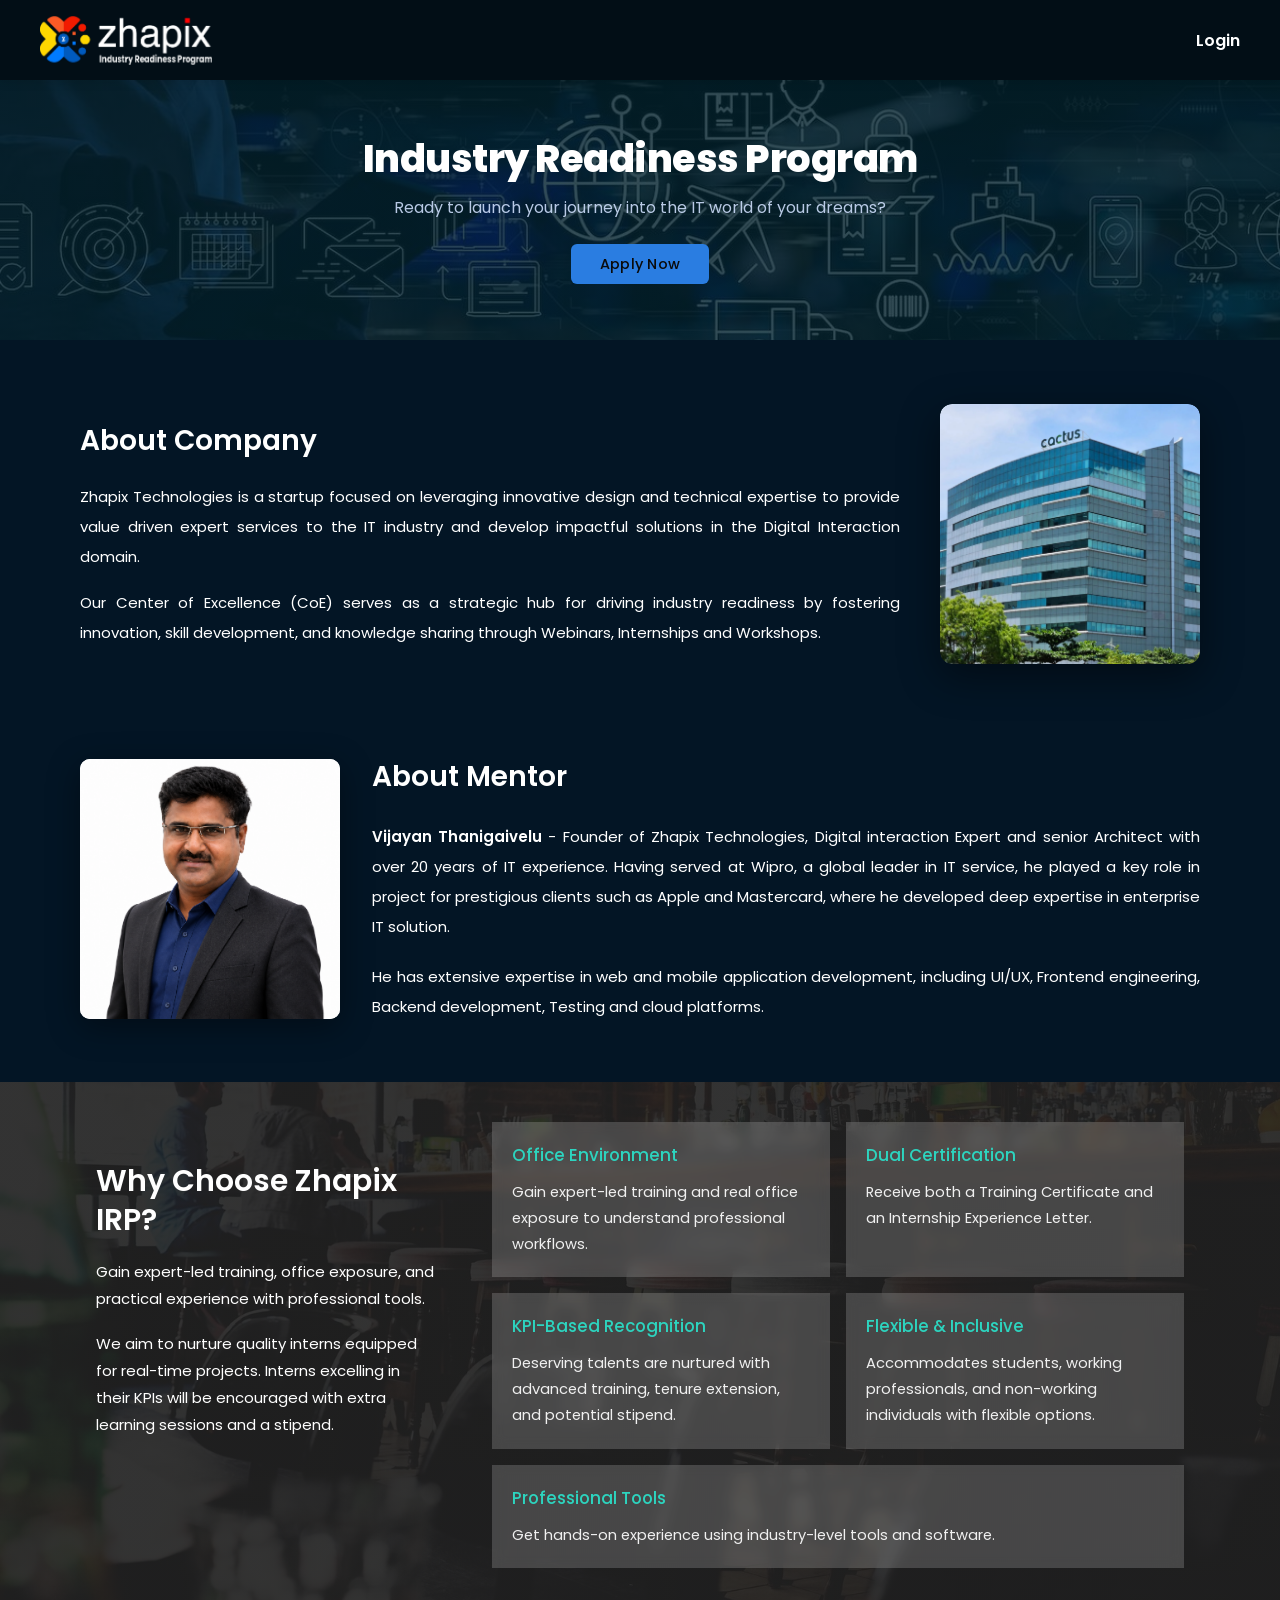
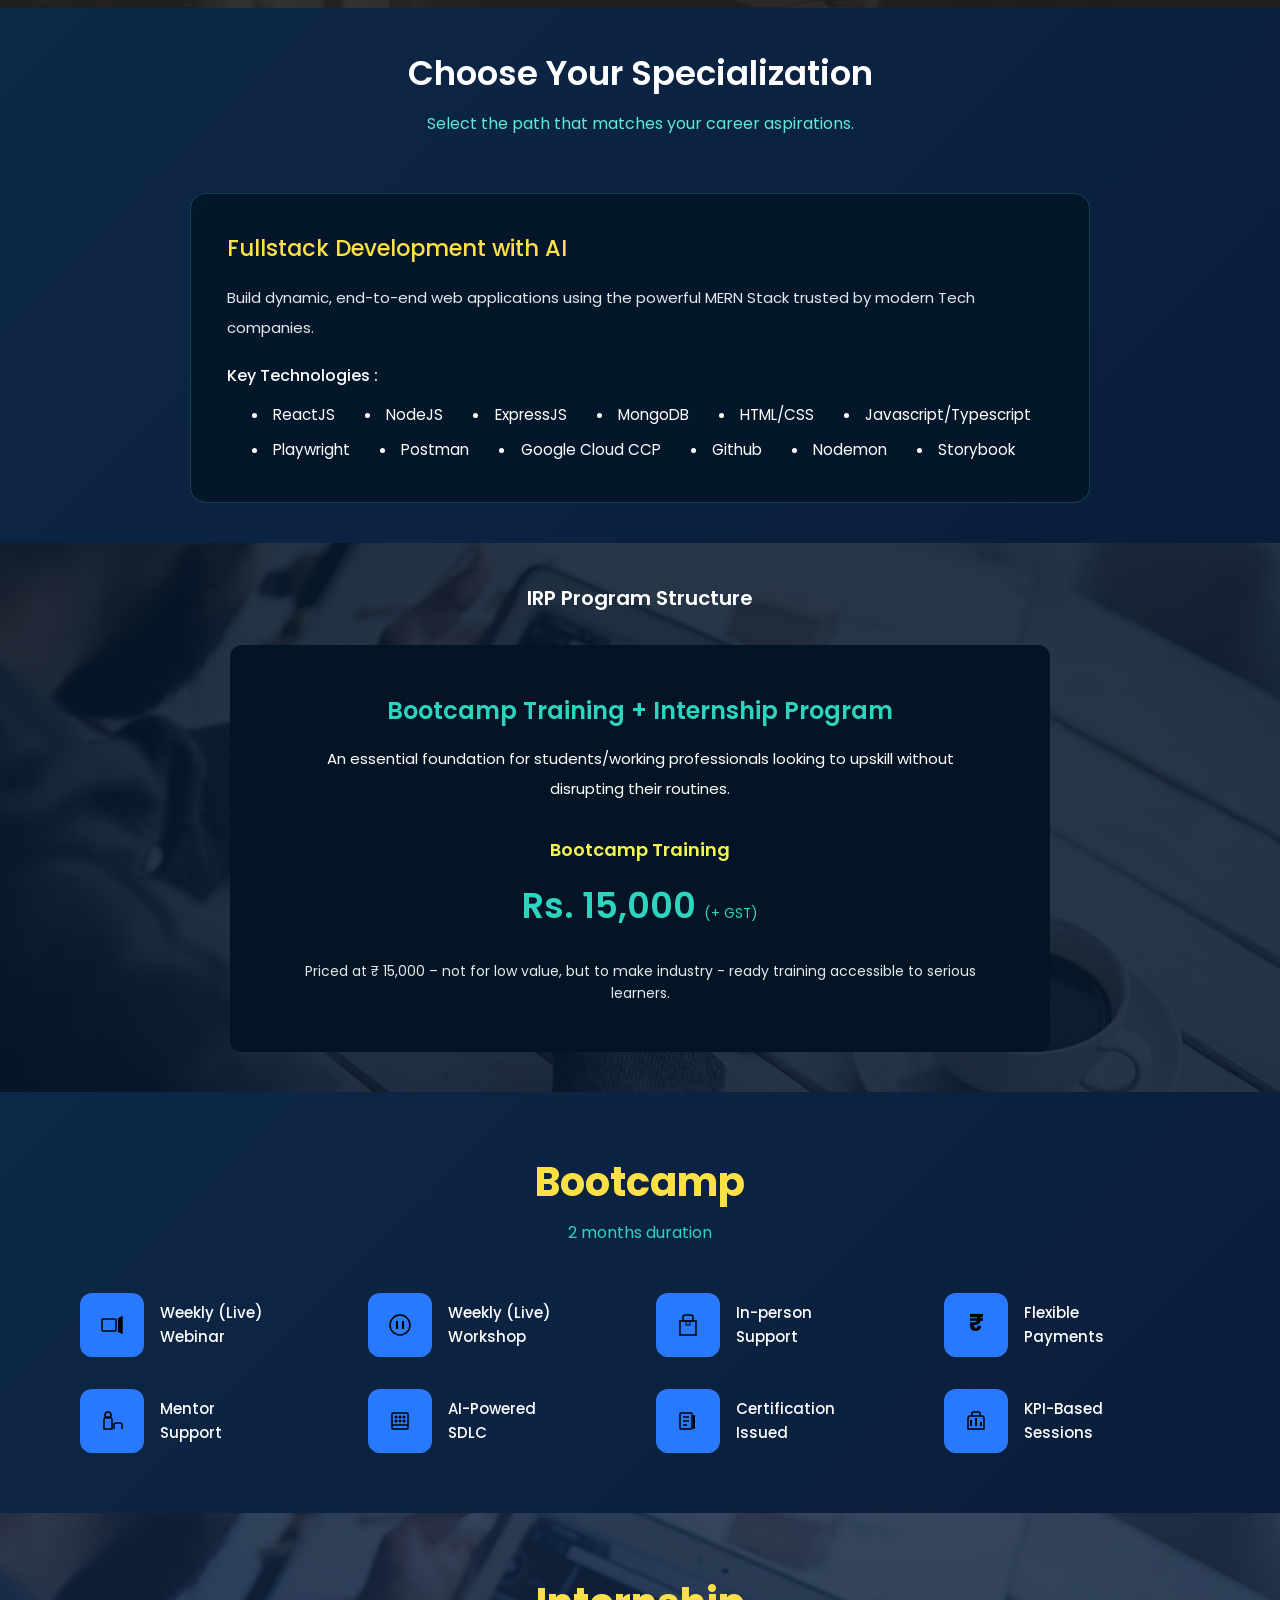
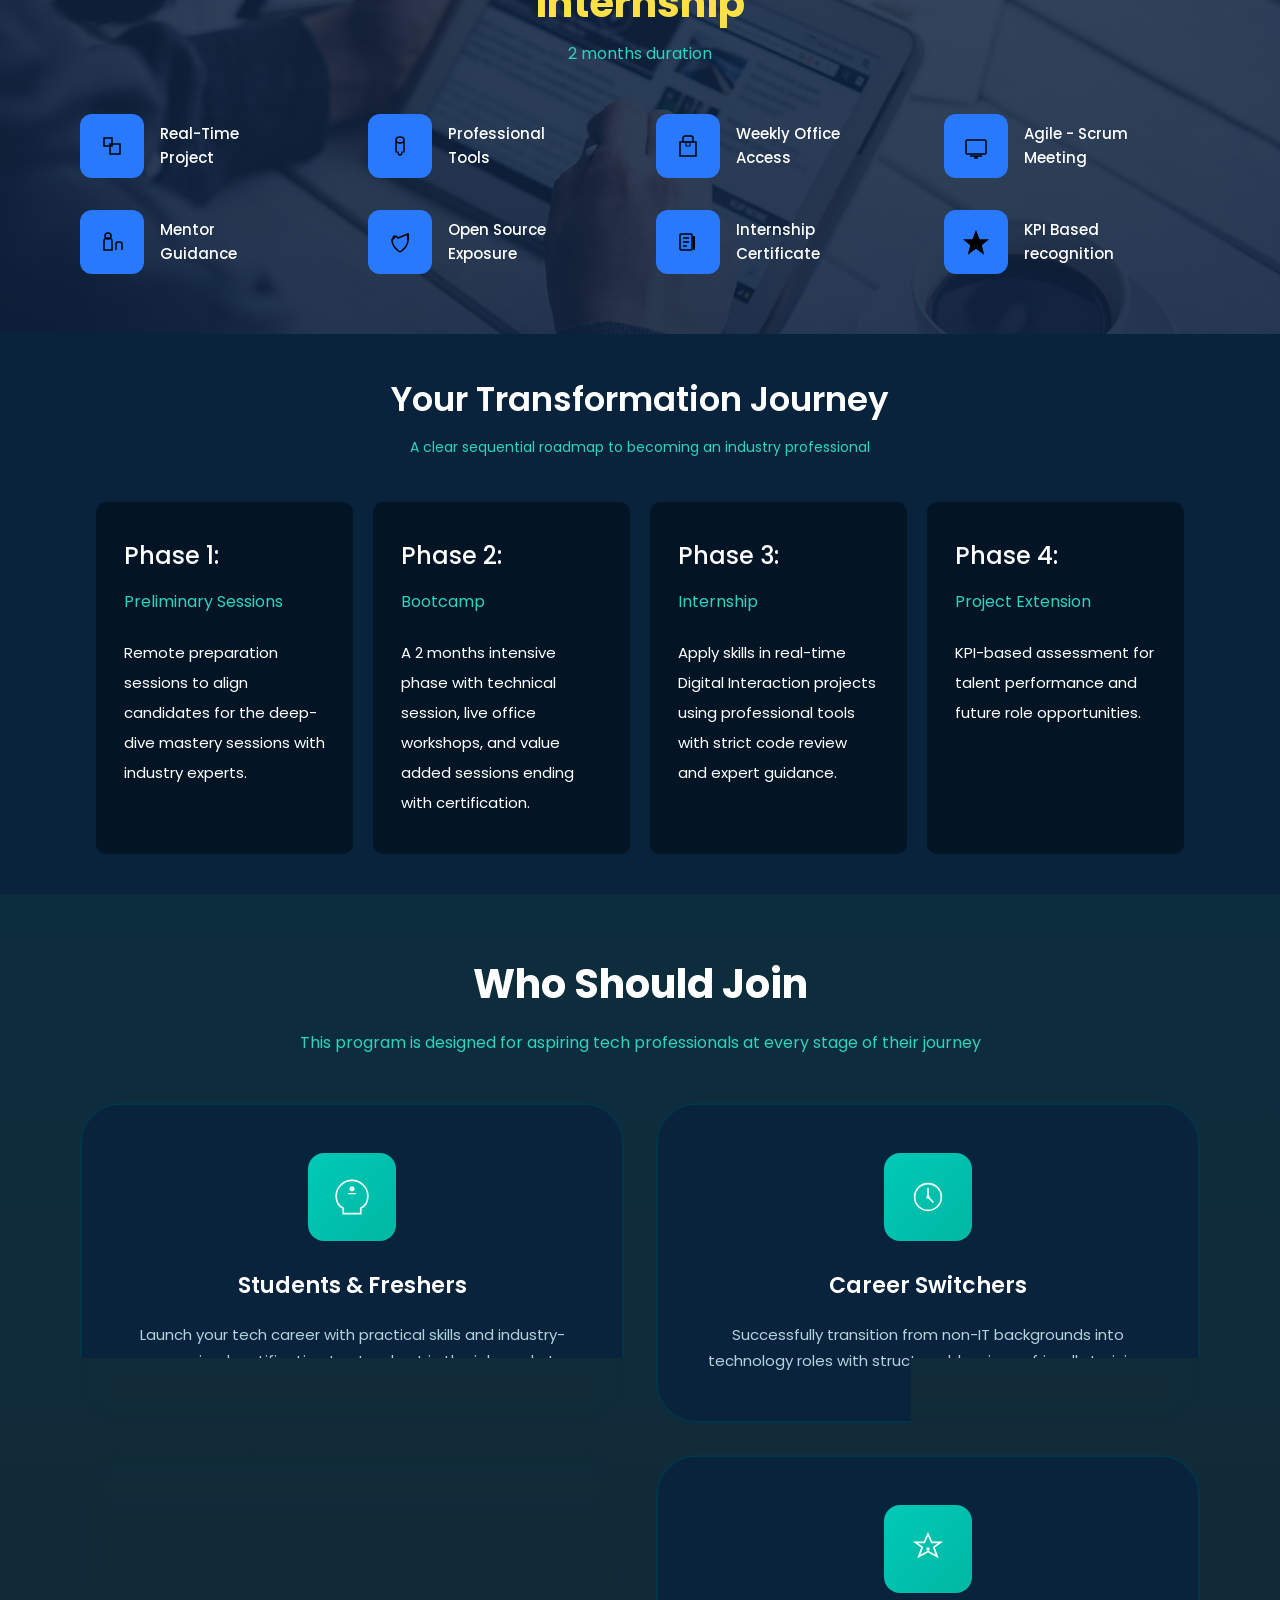
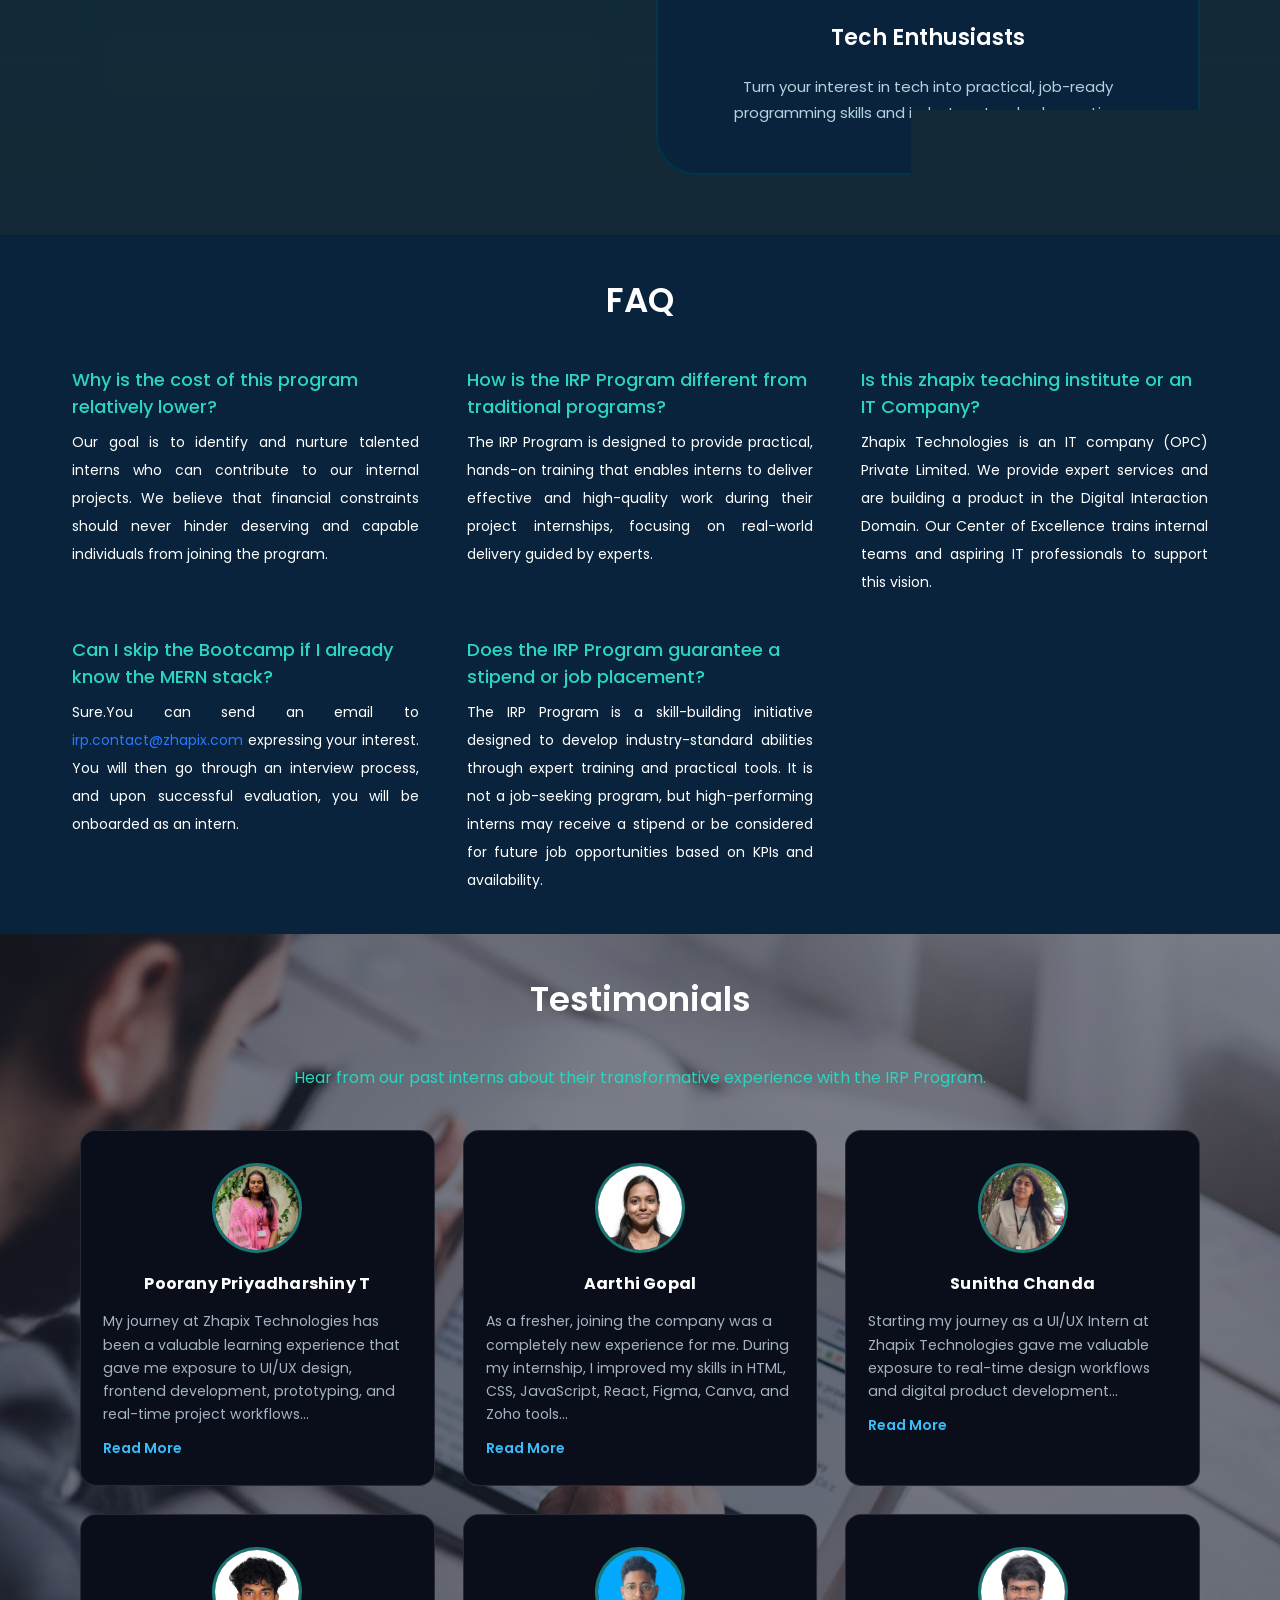
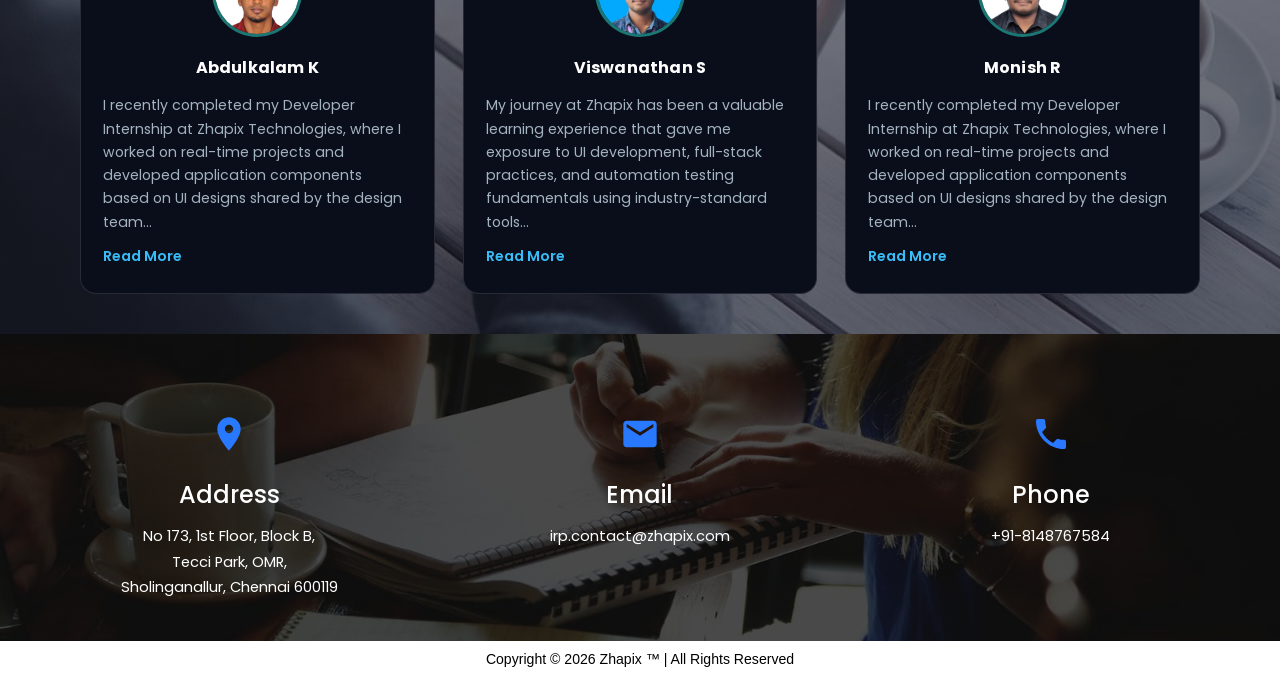
==== commit 16d839e1: "Updates" ====
--- a/index.html
+++ b/index.html
@@ -25,7 +25,7 @@
     <title>Industry Readiness Program – Zhapix</title>
     <link href="https://fonts.googleapis.com/css2?family=Poppins:wght@300;400;700;900&display=swap" rel="stylesheet" /> 
-  <link rel="stylesheet" crossorigin href="./assets/index-CaKSGUxK.css">
+  <link rel="stylesheet" crossorigin href="./assets/index-DdFEYwx-.css">
 </head>
 
 <body>
@@ -44,19 +44,14 @@
 
     <section class="hero" data-testid="hero-section">
 
-        <!-- Layered background -->
-        <div class="hero__bg"></div>
-
-
-        <!-- Hero Content -->
-        <div class="hero__content">
-            <h1 class="hero__title">Industry Readiness Program</h1>
-            <p class="hero__desc">Ready to launch your journey into the IT world of your dreams?</p>
-            <a href="https://forms.zhapix.com/zhapix/form/IndustryReadinessProgram/formperma/Z4_EwT_Z39xYLJvcsZredeZYDDczXJsLLbadf8ahW8Q" id="apply-now-link" class="btn-apply" role="button" target="_blank"
-                rel="noopener noreferrer">Apply Now</a>
-        </div>
-
-    </section>
+  <section class="hero-section">
+    <div class="hero-overlay"></div>
+    <div class="hero-content">
+      <h1>Industry Readiness Program</h1>
+      <p>Ready to launch your journey into the IT world of your dreams?</p>
+      <a href="#" class="hero-btn">Apply Now</a>
+    </div>
+  </section>
 
     <script>
         // Subtle parallax on mouse move
@@ -120,7 +115,7 @@
     <section class="mentor" data-testid="about-mentor">
         <div class="mentor__container">
             <div class="mentor__image">
-                <img src="./assets/mentor-photo.png" alt="Vijayan Thanigaivelu" />
+                <img src="./assets/mentor.png" alt="Vijayan Thanigaivelu" />
             </div>
             <div class="mentor__content">
                 <h2 class="mentor__title">About Mentor</h2>
@@ -227,32 +222,6 @@
                     </div>
                 </div>
 
-                <!-- Automation Testing Card -->
-                <div class="card">
-                    <h3 class="card-title">Automation Testing with AI</h3>
-                    <p class="card-description">
-                        Gain hands-on experience in automating UI workflows, validating APIs, and ensuring application
-                        reliability across platforms.
-                    </p>
-                    <div class="technologies">
-                        <p class="tech-label">Key Technologies :</p>
-                        <ul class="tech-list">
-                            <li>E2E Testing</li>
-                            <li>API Testing</li>
-                            <li>Mobile Testing</li>
-                            <li>Cypress</li>
-                            <li>HTML/CSS/Javascript</li>
-                            <li>Playwright</li>
-                            <li>Browserstack</li>
-                            <li>Postman</li>
-                            <li>Appium</li>
-                            <li>WebdriverIO</li>
-                            <li>Zoho Issue Tracker</li>
-                        </ul>
-                    </div>
-                </div>
-            </div>
-        </div>
     </section>
 
     <!-- ── IRP PROGRAM STRUCTURE SECTION ── -->
@@ -272,26 +241,212 @@
                 <!-- Bootcamp -->
                 <h3 class="irp__sub">Bootcamp Training</h3>
                 <p class="irp__price">Rs. 15,000 <span class="irp__gst">(+ GST)</span></p>
-                <ul class="irp__list">
-                    <li class="irp__item--teal">2 months intensive Bootcamp Training</li>
-                    <li class="irp__item--white">Live webinars, Workshops and direct interactions with mentor</li>
-                    <li class="irp__item--teal">Access to office for clarifications and technical support</li>
-                    <li class="irp__item--white">Flexible payment plans with instalment options</li>
-                </ul>
-
-                <!-- Internship -->
-                <h3 class="irp__sub">Internship</h3>
-                <ul class="irp__list">
-                    <li class="irp__item--teal">2 months Internship with Realtime Projects</li>
-                    <li class="irp__item--white">Weekly In-Person access to our Office</li>
-                    <li class="irp__item--teal">Agile &amp; Daily scrum meetings</li>
-                    <li class="irp__item--white">Team collaboration &amp; networking</li>
-                </ul>
-            </div>
-
-        </div>
-    </section>
-
+                <p class="irp__price-desc">Priced at ₹ 15,000 – not for low value, but to make industry - ready training accessible to serious learners.</p>
+            </div>
+        </div>
+    </section>
+
+    <!-- ── BOOTCAMP FEATURES SECTION ── -->
+    <section class="bootcamp-features" data-testid="bootcamp-features">
+        <div class="bootcamp-container">
+            <h2 class="bootcamp-title">Bootcamp</h2>
+            <p class="bootcamp-subtitle">2 months duration</p>
+            
+            <div class="features-grid">
+                <div class="feature-card">
+                    <div class="feature-icon">
+                        <svg width="32" height="32" viewBox="0 0 32 32" fill="none" xmlns="http://www.w3.org/2000/svg">
+                            <rect x="6" y="10" width="14" height="12" rx="1" stroke="currentColor" stroke-width="1.5"/>
+                            <path d="M22 10L26 8V24L22 22" stroke="currentColor" stroke-width="1.5" fill="currentColor"/>
+                        </svg>
+                    </div>
+                    <p class="feature-text">Weekly (Live)<br/>Webinar</p>
+                </div>
+
+                <div class="feature-card">
+                    <div class="feature-icon">
+                        <svg width="32" height="32" viewBox="0 0 32 32" fill="none" xmlns="http://www.w3.org/2000/svg">
+                            <circle cx="16" cy="16" r="10" stroke="currentColor" stroke-width="1.5"/>
+                            <rect x="12" y="12" width="2" height="8" fill="currentColor"/>
+                            <rect x="18" y="12" width="2" height="8" fill="currentColor"/>
+                        </svg>
+                    </div>
+                    <p class="feature-text">Weekly (Live)<br/>Workshop</p>
+                </div>
+
+                <div class="feature-card">
+                    <div class="feature-icon">
+                        <svg width="32" height="32" viewBox="0 0 32 32" fill="none" xmlns="http://www.w3.org/2000/svg">
+                            <path d="M8 12H24V26H8V12Z" stroke="currentColor" stroke-width="1.5"/>
+                            <path d="M11 12V8C11 6.89543 11.8954 6 13 6H19C20.1046 6 21 6.89543 21 8V12" stroke="currentColor" stroke-width="1.5"/>
+                            <rect x="14" y="12" width="4" height="4" stroke="currentColor" stroke-width="1"/>
+                        </svg>
+                    </div>
+                    <p class="feature-text">In-person<br/>Support</p>
+                </div>
+
+                <div class="feature-card">
+                    <div class="feature-icon">
+                        <svg width="32" height="32" viewBox="0 0 32 32" fill="none" xmlns="http://www.w3.org/2000/svg">
+                            <text x="16" y="22" font-size="24" font-weight="bold" fill="currentColor" text-anchor="middle">₹</text>
+                        </svg>
+                    </div>
+                    <p class="feature-text">Flexible<br/>Payments</p>
+                </div>
+
+                <div class="feature-card">
+                    <div class="feature-icon">
+                        <svg width="32" height="32" viewBox="0 0 32 32" fill="none" xmlns="http://www.w3.org/2000/svg">
+                            <circle cx="12" cy="10" r="3" stroke="currentColor" stroke-width="1.5"/>
+                            <path d="M8 15C8 13 10 12 12 12C14 12 16 13 16 15V24H8V15Z" stroke="currentColor" stroke-width="1.5"/>
+                            <path d="M18 24V20C18 18.8954 18.8954 18 20 18H24C25.1046 18 26 18.8954 26 20V24" stroke="currentColor" stroke-width="1.5"/>
+                        </svg>
+                    </div>
+                    <p class="feature-text">Mentor<br/>Support</p>
+                </div>
+
+                <div class="feature-card">
+                    <div class="feature-icon">
+                        <svg width="32" height="32" viewBox="0 0 32 32" fill="none" xmlns="http://www.w3.org/2000/svg">
+                            <rect x="8" y="8" width="16" height="16" rx="1" stroke="currentColor" stroke-width="1.5"/>
+                            <circle cx="12" cy="12" r="1.5" fill="currentColor"/>
+                            <circle cx="16" cy="12" r="1.5" fill="currentColor"/>
+                            <circle cx="20" cy="12" r="1.5" fill="currentColor"/>
+                            <circle cx="12" cy="16" r="1.5" fill="currentColor"/>
+                            <circle cx="16" cy="16" r="1.5" fill="currentColor"/>
+                            <circle cx="20" cy="16" r="1.5" fill="currentColor"/>
+                            <path d="M8 20H24" stroke="currentColor" stroke-width="1.5"/>
+                        </svg>
+                    </div>
+                    <p class="feature-text">AI-Powered<br/>SDLC</p>
+                </div>
+
+                <div class="feature-card">
+                    <div class="feature-icon">
+                        <svg width="32" height="32" viewBox="0 0 32 32" fill="none" xmlns="http://www.w3.org/2000/svg">
+                            <rect x="8" y="8" width="12" height="16" rx="1" stroke="currentColor" stroke-width="1.5"/>
+                            <path d="M11 12H17" stroke="currentColor" stroke-width="1.5"/>
+                            <path d="M11 16H17" stroke="currentColor" stroke-width="1.5"/>
+                            <path d="M11 20H15" stroke="currentColor" stroke-width="1.5"/>
+                            <path d="M22 10C21.4477 10 21 10.4477 21 11V23C21 23.5523 21.4477 24 22 24C22.5523 24 23 23.5523 23 23V11C23 10.4477 22.5523 10 22 10Z" fill="currentColor"/>
+                        </svg>
+                    </div>
+                    <p class="feature-text">Certification<br/>Issued</p>
+                </div>
+
+                <div class="feature-card">
+                    <div class="feature-icon">
+                        <svg width="32" height="32" viewBox="0 0 32 32" fill="none" xmlns="http://www.w3.org/2000/svg">
+                            <path d="M8 14C8 12 9 11 10 11H22C23 11 24 12 24 14V24H8V14Z" stroke="currentColor" stroke-width="1.5"/>
+                            <path d="M12 11V8C12 7.44772 12.4477 7 13 7H19C19.5523 7 20 7.44772 20 8V11" stroke="currentColor" stroke-width="1.5"/>
+                            <rect x="10" y="15" width="2" height="6" fill="currentColor"/>
+                            <rect x="15" y="13" width="2" height="8" fill="currentColor"/>
+                            <rect x="20" y="17" width="2" height="4" fill="currentColor"/>
+                        </svg>
+                    </div>
+                    <p class="feature-text">KPI-Based<br/>Sessions</p>
+                </div>
+            </div>
+        </div>
+    </section>
+
+    <!-- ── INTERNSHIP FEATURES SECTION ── -->
+       
+    <section class="internship-features" data-testid="internship-features">
+              <div class="internship-bg"></div>
+        <div class="internship-overlay"></div>
+            <div class="internship-container">
+            <h2 class="internship-title">Internship</h2>
+            <p class="internship-subtitle">2 months duration</p>
+            
+            <div class="features-grid">
+                <div class="feature-card">
+                    <div class="feature-icon">
+                        <svg width="32" height="32" viewBox="0 0 32 32" fill="none" xmlns="http://www.w3.org/2000/svg">
+                            <rect x="8" y="8" width="8" height="8" stroke="currentColor" stroke-width="1.5"/>
+                            <rect x="14" y="14" width="10" height="10" stroke="currentColor" stroke-width="1.5"/>
+                        </svg>
+                    </div>
+                    <p class="feature-text">Real-Time<br/>Project</p>
+                </div>
+
+                <div class="feature-card">
+                    <div class="feature-icon">
+                        <svg width="32" height="32" viewBox="0 0 32 32" fill="none" xmlns="http://www.w3.org/2000/svg">
+                            <path d="M12 10C12 8 14 7 16 7C18 7 20 8 20 10M12 10C12 12 14 13 16 13C18 13 20 12 20 10M12 10V22M20 10V22M14 22C14 24 15 25 16 25C17 25 18 24 18 22" stroke="currentColor" stroke-width="1.5" stroke-linecap="round" stroke-linejoin="round"/>
+                        </svg>
+                    </div>
+                    <p class="feature-text">Professional<br/>Tools</p>
+                </div>
+
+                <div class="feature-card">
+                    <div class="feature-icon">
+                        <svg width="32" height="32" viewBox="0 0 32 32" fill="none" xmlns="http://www.w3.org/2000/svg">
+                            <path d="M8 12H24V26H8V12Z" stroke="currentColor" stroke-width="1.5"/>
+                            <path d="M11 12V8C11 6.89543 11.8954 6 13 6H19C20.1046 6 21 6.89543 21 8V12" stroke="currentColor" stroke-width="1.5"/>
+                            <rect x="14" y="12" width="4" height="4" stroke="currentColor" stroke-width="1"/>
+                        </svg>
+                    </div>
+                    <p class="feature-text">Weekly Office<br/>Access</p>
+                </div>
+
+                <div class="feature-card">
+                    <div class="feature-icon">
+                        <svg width="32" height="32" viewBox="0 0 32 32" fill="none" xmlns="http://www.w3.org/2000/svg">
+                            <rect x="6" y="10" width="20" height="14" rx="1" stroke="currentColor" stroke-width="1.5"/>
+                            <path d="M10 26H22" stroke="currentColor" stroke-width="1.5"/>
+                            <path d="M15 26V28H17V26" stroke="currentColor" stroke-width="1.5"/>
+                        </svg>
+                    </div>
+                    <p class="feature-text">Agile - Scrum<br/>Meeting</p>
+                </div>
+
+                <div class="feature-card">
+                    <div class="feature-icon">
+                        <svg width="32" height="32" viewBox="0 0 32 32" fill="none" xmlns="http://www.w3.org/2000/svg">
+                            <circle cx="12" cy="10" r="3" stroke="currentColor" stroke-width="1.5"/>
+                            <path d="M8 15C8 13 10 12 12 12C14 12 16 13 16 15V24H8V15Z" stroke="currentColor" stroke-width="1.5"/>
+                            <path d="M20 24V18C20 16.8954 20.8954 16 22 16H24C25.1046 16 26 16.8954 26 18V24" stroke="currentColor" stroke-width="1.5"/>
+                        </svg>
+                    </div>
+                    <p class="feature-text">Mentor<br/>Guidance</p>
+                </div>
+
+                <div class="feature-card">
+                    <div class="feature-icon">
+                        <svg width="32" height="32" viewBox="0 0 32 32" fill="none" xmlns="http://www.w3.org/2000/svg">
+                            <path d="M8 14L12 10L14 12L24 8" stroke="currentColor" stroke-width="1.5" stroke-linecap="round" stroke-linejoin="round"/>
+                            <path d="M24 8V14" stroke="currentColor" stroke-width="1.5" stroke-linecap="round"/>
+                            <path d="M10 10L8 14C8 18 10 22 16 26C22 22 24 18 24 14V8" stroke="currentColor" stroke-width="1.5" stroke-linecap="round" stroke-linejoin="round"/>
+                        </svg>
+                    </div>
+                    <p class="feature-text">Open Source<br/>Exposure</p>
+                </div>
+
+                <div class="feature-card">
+                    <div class="feature-icon">
+                        <svg width="32" height="32" viewBox="0 0 32 32" fill="none" xmlns="http://www.w3.org/2000/svg">
+                            <rect x="8" y="8" width="12" height="16" rx="1" stroke="currentColor" stroke-width="1.5"/>
+                            <path d="M11 12H17" stroke="currentColor" stroke-width="1.5"/>
+                            <path d="M11 16H17" stroke="currentColor" stroke-width="1.5"/>
+                            <path d="M11 20H15" stroke="currentColor" stroke-width="1.5"/>
+                            <path d="M22 10C21.4477 10 21 10.4477 21 11V23C21 23.5523 21.4477 24 22 24C22.5523 24 23 23.5523 23 23V11C23 10.4477 22.5523 10 22 10Z" fill="currentColor"/>
+                        </svg>
+                    </div>
+                    <p class="feature-text">Internship<br/>Certificate</p>
+                </div>
+
+                <div class="feature-card">
+                    <div class="feature-icon">
+                        <svg width="32" height="32" viewBox="0 0 32 32" fill="none" xmlns="http://www.w3.org/2000/svg">
+                            <path d="M16 6L19 14H27L21 19L23 27L16 22L9 27L11 19L5 14H13L16 6Z" stroke="currentColor" stroke-width="1.5" fill="currentColor"/>
+                        </svg>
+                    </div>
+                    <p class="feature-text">KPI Based<br/>recognition</p>
+                </div>
+            </div>
+        </div>
+    </section>
 
     <!-- ── YOUR TRANSFORMATION JOURNEY SECTION ── -->
     <section class="journey" data-testid="journey">
@@ -331,7 +486,69 @@
         </div>
     </section>
 
-
+    
+     <!-- ── WHO SHOULD JOIN SECTION ── -->
+<section class="who-should-join" data-testid="who-should-join">
+    <div class="who-should-join__bg"></div>
+    <div class="who-should-join__overlay"></div>
+    <div class="who-should-join__container">
+            <h2 class="who-should-join__title">Who Should Join</h2>
+            <p class="who-should-join__subtitle">This program is designed for aspiring tech professionals at every stage of their journey</p>
+
+            <div class="who-should-join__grid">
+                <div class="who-should-join__card">
+                    <div class="who-should-join__icon">
+                        <svg width="48" height="48" viewBox="0 0 48 48" fill="none" xmlns="http://www.w3.org/2000/svg">
+                            <path d="M24 4C13.5 4 5 12.5 5 23C5 29.5 8.5 35 13.5 37.5V44H34.5V37.5C39.5 35 43 29.5 43 23C43 12.5 34.5 4 24 4Z" stroke="currentColor" stroke-width="2" fill="none"/>
+                            <circle cx="24" cy="14" r="3" fill="currentColor"/>
+                            <path d="M20 20H28" stroke="currentColor" stroke-width="1.5" stroke-linecap="round"/>
+                        </svg>
+                    </div>
+                    <h3 class="who-should-join__card-title">Students & Freshers</h3>
+                    <p class="who-should-join__card-desc">Launch your tech career with practical skills and industry-recognized certification to stand out in the job market.</p>
+                </div>
+
+                <div class="who-should-join__card">
+                    <div class="who-should-join__icon">
+                        <svg width="48" height="48" viewBox="0 0 48 48" fill="none" xmlns="http://www.w3.org/2000/svg">
+                            <path d="M24 8C15 8 8 15 8 24C8 33 15 40 24 40C33 40 40 33 40 24C40 15 33 8 24 8Z" stroke="currentColor" stroke-width="2" fill="none"/>
+                            <path d="M24 14V24L30 30" stroke="currentColor" stroke-width="2" stroke-linecap="round"/>
+                            <circle cx="24" cy="24" r="2" fill="currentColor"/>
+                        </svg>
+                    </div>
+                    <h3 class="who-should-join__card-title">Career Switchers</h3>
+                    <p class="who-should-join__card-desc">Successfully transition from non-IT backgrounds into technology roles with structured, beginner-friendly training.</p>
+                </div>
+
+                <div class="who-should-join__card">
+                    <div class="who-should-join__icon">
+                        <svg width="48" height="48" viewBox="0 0 48 48" fill="none" xmlns="http://www.w3.org/2000/svg">
+                            <rect x="8" y="10" width="32" height="28" rx="2" stroke="currentColor" stroke-width="2" fill="none"/>
+                            <path d="M8 16H40" stroke="currentColor" stroke-width="2"/>
+                            <circle cx="12" cy="13" r="1.5" fill="currentColor"/>
+                            <circle cx="18" cy="13" r="1.5" fill="currentColor"/>
+                            <circle cx="24" cy="13" r="1.5" fill="currentColor"/>
+                        </svg>
+                    </div>
+                    <h3 class="who-should-join__card-title">IT Professionals</h3>
+                    <p class="who-should-join__card-desc">Upskill with modern programming practices and expand your technical expertise to advance your career.</p>
+                </div>
+
+                <div class="who-should-join__card">
+                    <div class="who-should-join__icon">
+                        <svg width="48" height="48" viewBox="0 0 48 48" fill="none" xmlns="http://www.w3.org/2000/svg">
+                            <path d="M24 6L28.5 16H39L31 22L35 33L24 27L13 33L17 22L9 16H19.5L24 6Z" stroke="currentColor" stroke-width="2" fill="none"/>
+                            <circle cx="24" cy="24" r="2" fill="currentColor"/>
+                        </svg>
+                    </div>
+                    <h3 class="who-should-join__card-title">Tech Enthusiasts</h3>
+                    <p class="who-should-join__card-desc">Turn your interest in tech into practical, job-ready programming skills and industry-standard expertise.</p>
+                </div>
+            </div>
+        </div>
+    </section>
+
+   
     <!-- ── FAQ SECTION ── -->
     <section class="faq" data-testid="faq">
         <div class="faq__bg"></div>
@@ -390,6 +607,205 @@
             </div>
         </div>
     </section>
+
+     <!-- ── TESTIMONIALS SECTION ── -->
+<section class="testimonials" data-testid="testimonials">
+
+  <!-- Layer 1: Background image -->
+  <div class="testimonials__bg"></div>
+
+  <!-- Layer 2: Gradient color overlay -->
+  <div class="testimonials__overlay"></div>
+
+  <!-- Layer 3: All content goes here -->
+  <div class="testimonials__container">
+    <h2 class="testimonials__title">Testimonials</h2>
+    <p class="testimonials__subtitle">Hear from our past interns about their transformative experience with the IRP Program.</p>
+
+    <div class="testimonial-grid">
+
+      <!-- Card 1: Poorany -->
+      <div class="testimonial-card">
+        <div class="avatar-wrapper">
+          <img src="./assets/Poorany.jpeg" alt="Poorany">
+        </div>
+        <h3 class="user-name">Poorany Priyadharshiny T</h3>
+        <div class="testimonial-content">
+          <p class="testimonial-text">My journey at Zhapix Technologies has been a valuable learning experience that gave me exposure to UI/UX design, frontend development, prototyping, and real-time project workflows...</p>
+          <label for="toggle-poorany" class="read-more-btn">Read More</label>
+        </div>
+      </div>
+
+      <!-- Card 2: Aarthi -->
+      <div class="testimonial-card">
+        <div class="avatar-wrapper">
+          <img src="./assets/Aarthi.jpeg" alt="Aarthi Gopal">
+        </div>
+        <h3 class="user-name">Aarthi Gopal</h3>
+        <div class="testimonial-content">
+          <p class="testimonial-text">As a fresher, joining the company was a completely new experience for me. During my internship, I improved my skills in HTML, CSS, JavaScript, React, Figma, Canva, and Zoho tools...</p>
+          <label for="toggle-aarthi" class="read-more-btn">Read More</label>
+        </div>
+      </div>
+
+      <!-- Card 3: Sunitha -->
+      <div class="testimonial-card">
+        <div class="avatar-wrapper">
+          <img src="./assets/sunitha.jpeg" alt="Sunitha Chanda">
+        </div>
+        <h3 class="user-name">Sunitha Chanda</h3>
+        <div class="testimonial-content">
+          <p class="testimonial-text">Starting my journey as a UI/UX Intern at Zhapix Technologies gave me valuable exposure to real-time design workflows and digital product development...</p>
+          <label for="toggle-sunitha" class="read-more-btn">Read More</label>
+        </div>
+      </div>
+
+      <!-- Card 4: Abdulkalam -->
+      <div class="testimonial-card">
+        <div class="avatar-wrapper">
+          <img src="./assets/abdul.jpeg" alt="Abdulkalam K">
+        </div>
+        <h3 class="user-name">Abdulkalam K</h3>
+        <div class="testimonial-content">
+          <p class="testimonial-text">I recently completed my Developer Internship at Zhapix Technologies, where I worked on real-time projects and developed application components based on UI designs shared by the design team...</p>
+          <label for="toggle-kalam" class="read-more-btn">Read More</label>
+        </div>
+      </div>
+
+      <!-- Card 5: Viswanathan -->
+      <div class="testimonial-card">
+        <div class="avatar-wrapper">
+          <img src="./assets/viswa.jpeg" alt="Viswanathan S">
+        </div>
+        <h3 class="user-name">Viswanathan S</h3>
+        <div class="testimonial-content">
+          <p class="testimonial-text">My journey at Zhapix has been a valuable learning experience that gave me exposure to UI development, full-stack practices, and automation testing fundamentals using industry-standard tools...</p>
+          <label for="toggle-viswa" class="read-more-btn">Read More</label>
+        </div>
+      </div>
+
+      <!-- Card 6: Monish -->
+      <div class="testimonial-card">
+        <div class="avatar-wrapper">
+          <img src="./assets/monish.JPG" alt="Monish R">
+        </div>
+        <h3 class="user-name">Monish R</h3>
+        <div class="testimonial-content">
+          <p class="testimonial-text">I recently completed my Developer Internship at Zhapix Technologies, where I worked on real-time projects and developed application components based on UI designs shared by the design team...</p>
+          <label for="toggle-monish" class="read-more-btn">Read More</label>
+        </div>
+      </div>
+
+    </div><!-- /testimonial-grid -->
+
+
+    <!-- ── MODALS ── -->
+
+    <!-- Modal: Poorany -->
+    <input type="checkbox" id="toggle-poorany" class="modal-toggle">
+    <div class="modal-overlay">
+      <label for="toggle-poorany" class="modal-close-backdrop"></label>
+      <div class="modal-content">
+        <label for="toggle-poorany" class="close-x">&times;</label>
+        <div class="modal-header">
+          <img src="./assets/poorany.jpeg" alt="Poorany">
+          <h3>Poorany Priyadharshiny T</h3>
+        </div>
+        <div class="modal-body">
+          <p>My journey at Zhapix Technologies has been a valuable learning experience that gave me exposure to UI/UX design, frontend development, prototyping, and real-time project workflows. Working in a creative and collaborative environment helped me improve my design thinking, problem-solving, communication, and professional skills.</p>
+          <p>Through live projects, I gained practical experience in creating user-friendly and responsive designs while understanding real workplace workflows. I am sincerely grateful to my colleagues, the entire zhapix team, and especially Vijayan sir for their continuous support and guidance throughout this journey.</p>
+        </div>
+      </div>
+    </div>
+
+    <!-- Modal: Aarthi -->
+    <input type="checkbox" id="toggle-aarthi" class="modal-toggle">
+    <div class="modal-overlay">
+      <label for="toggle-aarthi" class="modal-close-backdrop"></label>
+      <div class="modal-content">
+        <label for="toggle-aarthi" class="close-x">&times;</label>
+        <div class="modal-header">
+            <img src="./assets/Aarthi.jpeg" alt="Aarthi Gopal">
+          <h3>Aarthi Gopal</h3>
+        </div>
+        <div class="modal-body">
+          <p>As a fresher, joining the company was a completely new experience for me. During my internship, I improved my skills in HTML, CSS, JavaScript, React, Figma, Canva, and Zoho tools while learning frontend development and professional workflows.</p>
+          <p>Coming from a B.Com background and later transitioning into MCA, I started learning from scratch and improved through real-time projects and continuous practice. Over these 6 months, I gained valuable industry exposure and practical knowledge. I am thankful to the company for this opportunity and for offering me a permanent employee position after my internship.</p>
+        </div>
+      </div>
+    </div>
+
+    <!-- Modal: Sunitha -->
+    <input type="checkbox" id="toggle-sunitha" class="modal-toggle">
+    <div class="modal-overlay">
+      <label for="toggle-sunitha" class="modal-close-backdrop"></label>
+      <div class="modal-content">
+        <label for="toggle-sunitha" class="close-x">&times;</label>
+        <div class="modal-header">
+          <img src="./assets/sunitha.jpeg" alt="Sunitha">
+          <h3>Sunitha Chanda</h3>
+        </div>
+        <div class="modal-body">
+          <p>Starting my journey as a UI/UX Intern at Zhapix Technologies gave me valuable exposure to real-time design workflows and digital product development. During my internship, I worked on wireframes, UI designs, responsive layouts, and prototypes using tools like Figma, Canva, and Zoho Sites.</p>
+          <p>This experience helped me improve my creativity, problem-solving, and professional skills while understanding real workplace workflows. Moving from an intern role to becoming a UI/UX Engineer has been a meaningful milestone in my career, and I am grateful for the support and learning opportunities throughout this journey.</p>
+        </div>
+      </div>
+    </div>
+
+    <!-- Modal: Abdulkalam -->
+    <input type="checkbox" id="toggle-kalam" class="modal-toggle">
+    <div class="modal-overlay">
+      <label for="toggle-kalam" class="modal-close-backdrop"></label>
+      <div class="modal-content">
+        <label for="toggle-kalam" class="close-x">&times;</label>
+        <div class="modal-header">
+          <img src="./assets/abdul.jpeg" alt="Abdulkalam">
+          <h3>Abdulkalam K</h3>
+        </div>
+        <div class="modal-body">
+          <p>I recently completed my Developer Internship at Zhapix Technologies, where I worked on real-time projects and developed application components based on UI designs shared by the design team.</p>
+          <p>During the internship, I gained practical exposure to coding, project workflows, and the overall IT work environment. I also participated in KT meetings, collaborated with the team, and followed professional work practices such as daily task updates. This experience helped me build a strong foundation in real-time development and grow both technically and professionally.</p>
+        </div>
+      </div>
+    </div>
+
+    <!-- Modal: Viswanathan -->
+    <input type="checkbox" id="toggle-viswa" class="modal-toggle">
+    <div class="modal-overlay">
+      <label for="toggle-viswa" class="modal-close-backdrop"></label>
+      <div class="modal-content">
+        <label for="toggle-viswa" class="close-x">&times;</label>
+        <div class="modal-header">
+          <img src="./assets/viswa.jpeg" alt="Viswanathan">
+          <h3>Viswanathan S</h3>
+        </div>
+        <div class="modal-body">
+          <p>My journey at Zhapix has been a valuable learning experience that gave me exposure to UI development, full-stack practices, and automation testing fundamentals using industry-standard tools.</p>
+          <p>Working in a collaborative environment helped me improve my problem-solving, communication, and professional skills. Through real-time projects, I gained practical knowledge of how solutions are developed, tested, and delivered in a professional workplace. I am truly grateful to my colleagues, the entire Zhapix team, and especially Vijayan sir for their continuous support and guidance throughout this journey.</p>
+        </div>
+      </div>
+    </div>
+
+    <!-- Modal: Monish -->
+    <input type="checkbox" id="toggle-monish" class="modal-toggle">
+    <div class="modal-overlay">
+      <label for="toggle-monish" class="modal-close-backdrop"></label>
+      <div class="modal-content">
+        <label for="toggle-monish" class="close-x">&times;</label>
+        <div class="modal-header">
+          <img src="./assets/monish.JPG" alt="Monish">
+          <h3>Monish R</h3>
+        </div>
+        <div class="modal-body">
+          <p>I recently completed my Developer Internship at Zhapix Technologies, where I worked on real-time projects and developed application components based on UI designs shared by the design team.</p>
+          <p>During the internship, I gained practical exposure to coding, project workflows, and the IT work environment. I also participated in KT meetings, collaborated with the team, and followed professional work practices in daily tasks. This experience helped me build a strong foundation in real-time development and grow both technically and professionally.</p>
+        </div>
+      </div>
+    </div>
+
+  </div><!-- /testimonials__container -->
+</section>
+
 
 
     <!-- ── FOOTER SECTION ── -->
--- a/assets/index-DdFEYwx-.css
+++ b/assets/index-DdFEYwx-.css
@@ -0,0 +1 @@
+*,*:before,*:after{box-sizing:border-box;margin:0;padding:0}html{margin:0;padding:0}:root{--blue: #2979ff;--blue-dark: #1a5fd4;--blue-glow: rgba(41, 121, 255, .45);--white: #ffffff;--grey: #c8d0df;--black: #0a0e1a;--overlay: rgba(6, 12, 30, .72)}body{font-family:Poppins,sans-serif;background:#013547;margin:0;padding:0}.hero-section{position:relative;width:100%;min-height:260px;display:flex;align-items:center;justify-content:center;overflow:hidden;background-image:url(../assets/hero-bg.jpg);background-size:cover;background-position:center}.hero-overlay{position:absolute;inset:0;background:linear-gradient(to bottom,#03222dcc,#03222dcc)}.hero-content{position:relative;z-index:2;text-align:center;padding:3rem 2rem;max-width:700px}.hero-content h1{color:#fff;font-size:2.4rem;font-weight:800;margin-bottom:.85rem;line-height:1.2;letter-spacing:-.5px}.hero-content p{color:#d2e1ffe0;font-size:1rem;font-weight:400;margin-bottom:1.5rem}.hero-btn{display:inline-block;background:#2a7de1;color:#0a0a0a;font-size:.9rem;font-weight:500;padding:.6rem 1.8rem;border-radius:6px;border:none;cursor:pointer;text-decoration:none;letter-spacing:.3px;transition:background .2s ease}.hero-btn:hover{background:#1a6bce}@media(max-width:600px){.hero-content h1{font-size:1.6rem}}@keyframes gridDrift{0%{background-position:0 0}to{background-position:52px 52px}}.navbar{height:80px;position:sticky;top:0;padding:0 24px;display:flex;align-items:center;background-color:#020e16;z-index:1000;box-shadow:0 2px 10px #0000001a;transition:all .3s ease}.navbar__container{width:100%;max-width:1200px;margin:0 auto;display:flex;justify-content:space-between;align-items:center}.logo{display:flex;align-items:center;gap:12px;text-decoration:none;animation:fadeInDown .7s ease both;transition:transform .3s ease;flex-shrink:0}.logo-text{font-family:Poppins,sans-serif;font-size:1.3rem;font-weight:700;color:#fff;letter-spacing:.03em}.logo:hover{transform:scale(1.05)}.logo__name{font-size:1.3rem;font-weight:700;color:#fff;letter-spacing:.03em}.logo__name .logo__i{color:#fff;position:relative;display:inline-block}.logo__name .logo__idot{position:absolute;top:-.32em;left:50%;transform:translate(-50%);color:#ebe9e9;font-size:.75em;font-weight:900;line-height:1;font-style:normal}.btn-apply{width:150px;height:50px;display:inline-block;margin-top:8px;padding:14px 22px;background:#2979ff;color:#000;font-family:Poppins,sans-serif;font-size:1rem;font-weight:500;letter-spacing:.04em;border:none;border-radius:20px;cursor:pointer;text-decoration:none;position:relative;overflow:hidden;transition:background .25s,box-shadow .25s,transform .18s}.btn-apply:before{content:"";position:absolute;inset:0;background:linear-gradient(120deg,rgba(255,255,255,.18) 0%,transparent 60%);opacity:0;transition:opacity .25s}.btn-apply:hover{background:#0f6cb5;transform:translateY(-2px) scale(1.03)}.btn-apply:hover:before{opacity:1}.btn-apply:active{transform:scale(.97)}.btn-login{display:inline-block;padding:12px 0;background:transparent;color:#fff;font-family:Poppins,sans-serif;font-size:16px;font-weight:600;border:none;cursor:pointer;text-decoration:none;transition:all .3s ease;flex-shrink:0}.btn-login:hover{color:#edeef0;transform:translateY(-1px)}.btn-login:active{transform:translateY(0);color:#1a5fd4}.btn-login:active{transform:scale(.98)}.message-box-container{position:fixed;bottom:20px;right:20px;z-index:1000}@keyframes fadeInDown{0%{opacity:0;transform:translateY(-20px)}to{opacity:1;transform:translateY(0)}}@keyframes fadeInUp{0%{opacity:0;transform:translateY(28px)}to{opacity:1;transform:translateY(0)}}@media(max-width:600px){.navbar{padding:12px 20px;height:auto;min-height:70px}.navbar__container{gap:16px}.logo img{height:36px!important;width:auto!important}.btn-login{font-size:14px;padding:8px 20px}.hero__content{padding:48px 18px 60px}.hero__title{font-size:2.2rem;line-height:1.2;max-width:100%}.btn-apply{padding:13px 34px;font-size:.95rem}}@media(max-width:480px){.navbar{padding:10px 16px;min-height:60px}.navbar__container{gap:12px}.hero{min-height:350px}.hero__content{padding:40px 16px 50px}.hero__title{font-size:1.8rem;line-height:1.1}.hero__desc{font-size:.9rem}.btn-apply{padding:12px 28px;font-size:.9rem;width:auto;min-width:120px}.btn-login{font-size:12px;color:#fff;padding:6px 16px}.logo img{height:28px!important}}.about{background:#031525;width:100%;padding:64px 0 32px}.about__container{max-width:1200px;margin:0 auto;padding:0 40px;display:flex;align-items:center;gap:40px}.about__content{flex:1.2;display:flex;flex-direction:column;gap:16px;order:1}.about__image{flex:0 0 260px;width:260px;height:260px;border-radius:12px;overflow:hidden;box-shadow:0 12px 40px #00000073;order:2}.about__image svg,.about__image img{width:100%;height:100%;object-fit:cover;display:block;border-radius:12px}.about__title{font-size:28px;font-weight:600;color:#fff;margin-bottom:4px}.about__para{font-size:15px;font-weight:400;color:#fff;line-height:2;text-align:justify}.mentor{background:#031525;width:100%;padding:60px 0}.mentor__container{max-width:1200px;margin:0 auto;padding:0 40px;display:flex;align-items:center;gap:32px}.mentor__image{flex:0 0 260px;width:260px;height:260px;border-radius:10px;overflow:hidden;box-shadow:0 8px 32px #0006;background:#fff}.mentor__image svg,.mentor__image img{width:100%;height:100%;object-fit:cover;object-position:center top;display:block}.mentor__content{flex:1;display:flex;flex-direction:column;gap:20px}.mentor__title{font-size:28px;font-weight:600;color:#fff;margin-bottom:4px}.mentor__para{font-size:15px;font-weight:400;color:#fff;line-height:2;text-align:justify}.mentor__para strong{font-weight:600;color:#fff}.divider{border-bottom:1px solid #1e293b;max-width:1088px;margin:0 auto}@media(max-width:900px){.about__container,.mentor__container{flex-direction:column;padding:0 32px;gap:28px;text-align:center}.about__image,.mentor__image{order:1;margin:0 auto}.about__content,.mentor__content{order:2;width:100%}.about__title,.mentor__title{text-align:center}.about__para,.mentor__para{text-align:justify}}@media(max-width:600px){.about__container,.mentor__container{padding:0 20px;gap:20px}.about__title,.mentor__title{font-size:1.5rem;text-align:center}.about__para,.mentor__para{font-size:.9rem;text-align:justify}}@media(max-width:480px){.about__container,.mentor__container{padding:0 20px;gap:20px}.about__title,.mentor__title{font-size:1.4rem}.about__para,.mentor__para{font-size:.92rem}.about__image,.mentor__image{width:220px;height:220px}}.why{position:relative;width:100%;padding:40px 0;overflow:hidden}.why__bg{position:absolute;inset:0;background-image:url(../assets/why-bg.png);background-size:cover;background-position:center;background-repeat:no-repeat;z-index:0}.why__overlay{position:absolute;inset:0;background-image:linear-gradient(to bottom,#1f1f1fe6,#1f1f1fe6);z-index:1}.why__container{position:relative;z-index:2;max-width:1200px;margin:0 auto;padding:0 56px;display:flex;align-items:flex-start;gap:56px}.why__left{flex:0 0 340px;display:flex;flex-direction:column;gap:18px;padding-top:40px}.why__title{font-family:Poppins,sans-serif;font-size:30px;font-weight:600;color:#fff;line-height:1.3}.why__para{font-family:Poppins,sans-serif;font-size:15px;font-weight:400;color:#fff;line-height:1.8}.why__grid{flex:1;display:grid;grid-template-columns:1fr 1fr;gap:16px}.why__card{background-color:#ffffff2e;background-image:unset;border-color:transparent;-webkit-backdrop-filter:blur(6px);backdrop-filter:blur(6px);border-radius:0;padding:20px;display:flex;flex-direction:column;gap:12px}.why__card--wide{grid-column:1 / -1}.why__card-title{font-family:Poppins,sans-serif;font-size:1.05rem;font-weight:500;color:#2dd4bf}.why__card-text{font-family:Poppins,sans-serif;font-size:.92rem;font-weight:400;color:#f0f0f0;line-height:1.75}@media(max-width:900px){.why__container{flex-direction:column;padding:0 32px;gap:36px}.why__left{flex:none;width:100%;padding-top:0}.why__grid{width:100%}}@media(max-width:480px){.why__container{padding:0 20px}.why__grid{grid-template-columns:1fr}.why__card--wide{grid-column:1}}.specialization{background:linear-gradient(135deg,#0d2847,#091d3a);padding:40px 0;display:flex;align-items:center}.container{max-width:1280px;margin:0 auto;padding:0 40px}.section-header{text-align:center;margin-bottom:56px}.section-title{font-size:34px;font-weight:600;color:#fff;margin-bottom:12px}.section-subtitle{font-size:16px;font-weight:400;color:#5eead4;line-height:1.6;margin:0}.cards-container{display:grid;grid-template-columns:1fr;gap:32px;align-items:stretch;max-width:900px;margin:0 auto}.card{background:#031525cc;border:1px solid rgba(94,234,212,.2);border-radius:16px;padding:40px 36px;display:flex;flex-direction:column;justify-content:center;gap:20px;transition:transform .3s ease,border-color .3s ease}.card:hover{transform:translateY(-4px);border-color:#5eead466}.card-title{font-size:1.4rem;font-weight:500;color:#fde047;line-height:1.3}.card-description{font-size:15px;font-weight:400;color:#e5e7eb;line-height:2}.technologies{align-self:end}.tech-label{font-size:16px;font-weight:500;color:#fff;margin-bottom:16px}.tech-list{list-style:disc;padding:0;display:flex;flex-direction:row;gap:20px;flex-flow:wrap;row-gap:12px;margin:0 0 0 15px;color:#fff;font-size:14px;line-height:2}.tech-list li{font-size:.95rem;font-weight:400;color:#fff;line-height:1.5;padding-left:5px;margin-left:5px;list-style-type:disc;list-style-position:inside}@media(max-width:968px){.cards-container{grid-template-columns:1fr;gap:24px}.section-title{font-size:2rem}.card{padding:32px 28px}.tech-list{gap:12px;row-gap:8px}}@media(max-width:768px){.cards-container{grid-template-columns:1fr;gap:20px}}@media(max-width:640px){.specialization{padding:60px 0}.container{padding:0 20px}.section-header{margin-bottom:40px}.section-title{font-size:1.75rem}.section-subtitle{font-size:1rem}.card{padding:24px 20px}.card-title{font-size:1.25rem}.card-description,.tech-label{font-size:.95rem}.tech-list{gap:10px;row-gap:6px;margin-left:8px;font-size:13px}}@media(max-width:480px){.specialization{padding:40px 0}.section-header{margin-bottom:30px}.section-title{font-size:1.5rem}.section-subtitle{font-size:.9rem}.card{padding:20px 16px}.card-title{font-size:1.1rem}.card-description{font-size:.9rem}.tech-label{font-size:.85rem}.tech-list{font-size:12px;gap:6px;row-gap:6px;margin-left:4px}.tech-list li{font-size:12px;padding-left:3px;margin-left:3px}}.irp{position:relative;width:100%;padding:40px 0;overflow:hidden}.irp__bg{position:absolute;inset:0;background-image:url(../assets/irp-bg.png);background-size:cover;background-position:center;background-repeat:no-repeat;z-index:0}.irp__overlay{position:absolute;inset:0;background:#031428d9;z-index:1}.irp__container{position:relative;z-index:2;max-width:900px;margin:0 auto;padding:0 40px;display:flex;flex-direction:column;align-items:center;gap:32px}.irp__title{font-family:Poppins,sans-serif;font-size:20px;font-weight:600;color:#fff;text-align:center}.irp__card{width:100%;background-color:#031525;border-radius:12px;padding:48px 56px;display:flex;flex-direction:column;align-items:center;gap:16px;text-align:center}.irp__tag{font-family:Poppins,sans-serif;font-size:24px;font-weight:600;color:#2dd4bf}.irp__desc{font-family:Poppins,sans-serif;font-size:15px;font-weight:400;color:#fff;line-height:2;max-width:640px}.irp__sub{font-family:Poppins,sans-serif;font-size:18px;font-weight:600;color:#f4f44e;margin-top:16px}.irp__price{font-family:Poppins,sans-serif;font-size:35px;font-weight:600;color:#2dd4bf}.irp__price-desc{font-family:Poppins,sans-serif;font-size:14px;font-weight:400;color:#e5e7eb;line-height:1.6;margin-top:12px}.irp__gst{font-size:.85rem;font-weight:400;color:#2dd4bf}.irp__list{list-style:none;padding:0;margin:0;display:flex;flex-direction:column;gap:8px;width:100%}.irp__list li{font-family:Poppins,sans-serif;font-size:15px;font-weight:400;line-height:2;text-align:center}.irp__item--teal{color:#b2ea79}.irp__item--white{color:#fff}@media(max-width:768px){.logo img{height:36px;width:auto}.irp__card{padding:32px 24px}.irp__price{font-size:1.6rem}.irp__price-desc{font-size:13px}}@media(max-width:480px){.irp__container{padding:0 16px}.irp__card{padding:24px 16px}.irp__price{font-size:1.4rem}.irp__price-desc{font-size:12px}}.bootcamp-features{background:linear-gradient(135deg,#0d2847,#091d3a);padding:60px 0;width:100%}.bootcamp-container{max-width:1200px;margin:0 auto;padding:0 40px}.bootcamp-title{font-family:Poppins,sans-serif;font-size:40px;font-weight:700;color:#fde047;margin-bottom:8px;text-align:center}.bootcamp-subtitle{font-family:Poppins,sans-serif;font-size:16px;font-weight:400;color:#2dd4bf;margin-bottom:48px;text-align:center}.features-grid{display:grid;grid-template-columns:repeat(4,1fr);gap:32px;align-items:center;justify-content:center}.feature-card{display:flex;flex-direction:row;align-items:center;gap:16px;transition:transform .3s ease;justify-content:flex-start}.feature-card:hover{transform:translateY(-8px)}.feature-icon{width:64px;height:64px;background:#2979ff;border-radius:12px;display:flex;align-items:center;justify-content:center;color:#000;transition:background .3s ease}.feature-card:hover .feature-icon{background:#1a5fd4}.feature-icon svg{width:32px;height:32px}.feature-text{font-family:Poppins,sans-serif;font-size:15px;font-weight:500;color:#fff;line-height:1.6;margin:0;text-align:left;flex-shrink:0}@media(max-width:1024px){.feature-text{text-align:center}.features-grid{grid-template-columns:repeat(3,1fr);gap:24px}.feature-card{flex-direction:column;align-items:center;justify-content:center}}@media(max-width:768px){.bootcamp-features{padding:40px 0}.bootcamp-container{padding:0 24px}.bootcamp-title{font-size:32px;margin-bottom:8px}.bootcamp-subtitle{font-size:14px;margin-bottom:32px}.features-grid{grid-template-columns:repeat(2,1fr);gap:20px}.feature-card{flex-direction:column;align-items:center;justify-content:center}.feature-icon{width:56px;height:56px;flex-shrink:0}.feature-icon svg{width:28px;height:28px}.feature-text{font-size:13px;text-align:center}}@media(max-width:640px){.bootcamp-features{padding:35px 0}.bootcamp-container{padding:0 20px}.bootcamp-title{font-size:28px}.bootcamp-subtitle{font-size:13px;margin-bottom:28px}.features-grid{grid-template-columns:1fr;gap:14px}.feature-card{flex-direction:column;align-items:center;justify-content:center}.feature-icon{width:52px;height:52px}.feature-icon svg{width:26px;height:26px}.feature-text{text-align:center}.feature-text{font-size:12px}}@media(max-width:480px){.bootcamp-features{padding:30px 0}.bootcamp-container{padding:0 16px}.bootcamp-title{font-size:24px;margin-bottom:6px}.bootcamp-subtitle{font-size:12px;margin-bottom:24px}.features-grid{grid-template-columns:repeat(2,1fr);gap:12px}.feature-card{flex-direction:column;align-items:center;justify-content:center;gap:12px}.feature-icon{width:48px;height:48px;flex-shrink:0}.feature-icon svg{width:24px;height:24px}.feature-text{font-size:12px;text-align:center}}.internship-bg{position:absolute;inset:0;background-image:url(../assets/irp-bg.png);background-size:cover;background-position:center;background-repeat:no-repeat;z-index:0}.internship-overlay{position:absolute;inset:0;background-image:linear-gradient(to bottom,#091d3ad1,#091d3ade);z-index:1}.internship-features{background:linear-gradient(135deg,#0d2847,#091d3a);padding:60px 0;width:100%;position:relative}.internship-features:before{content:"";position:absolute;inset:0;background:linear-gradient(135deg,#142d4666,#0a193266),radial-gradient(circle at 20% 50%,rgba(41,121,255,.08) 0%,transparent 50%),radial-gradient(circle at 80% 80%,rgba(45,212,191,.08) 0%,transparent 50%);pointer-events:none}.internship-container{position:relative;z-index:1;max-width:1200px;margin:0 auto;padding:0 40px}.internship-title{font-family:Poppins,sans-serif;font-size:40px;font-weight:700;color:#fde047;margin-bottom:8px;text-align:center}.internship-subtitle{font-family:Poppins,sans-serif;font-size:16px;font-weight:400;color:#2dd4bf;margin-bottom:48px;text-align:center}.internship-features .features-grid{display:grid;grid-template-columns:repeat(4,1fr);gap:32px;align-items:center;justify-content:center}.internship-features .feature-card{display:flex;flex-direction:row;align-items:center;gap:16px;transition:transform .3s ease;justify-content:flex-start}.internship-features .feature-card:hover{transform:translateY(-8px)}.internship-features .feature-icon{width:64px;height:64px;background:#2979ff;border-radius:12px;display:flex;align-items:center;justify-content:center;color:#000;transition:background .3s ease;flex-shrink:0}.internship-features .feature-card:hover .feature-icon{background:#1a5fd4}.internship-features .feature-icon svg{width:32px;height:32px}.internship-features .feature-text{font-family:Poppins,sans-serif;font-size:15px;font-weight:500;color:#fff;line-height:1.6;margin:0;text-align:left;flex-shrink:0}@media(max-width:1024px){.internship-features .feature-text{text-align:center}.internship-features .features-grid{grid-template-columns:repeat(3,1fr);gap:24px}.internship-features .feature-card{flex-direction:column;align-items:center;justify-content:center}}@media(max-width:768px){.internship-features{padding:40px 0}.internship-container{padding:0 24px}.internship-title{font-size:32px;margin-bottom:8px}.internship-subtitle{font-size:14px;margin-bottom:32px}.internship-features .features-grid{grid-template-columns:repeat(2,1fr);gap:20px}.internship-features .feature-card{flex-direction:column;align-items:center;justify-content:center}.internship-features .feature-icon{width:56px;height:56px;flex-shrink:0}.internship-features .feature-icon svg{width:28px;height:28px}.internship-features .feature-text{font-size:13px;text-align:center}}@media(max-width:640px){.internship-features{padding:35px 0}.internship-container{padding:0 20px}.internship-title{font-size:28px}.internship-subtitle{font-size:13px;margin-bottom:28px}.internship-features .features-grid{grid-template-columns:1fr;gap:14px}.internship-features .feature-card{flex-direction:column;align-items:center;justify-content:center}.internship-features .feature-icon{width:52px;height:52px}.internship-features .feature-icon svg{width:26px;height:26px}.internship-features .feature-text{font-size:12px;text-align:center}}@media(max-width:480px){.internship-features{padding:30px 0}.internship-container{padding:0 16px}.internship-title{font-size:24px;margin-bottom:6px}.internship-subtitle{font-size:12px;margin-bottom:24px}.internship-features .features-grid{grid-template-columns:repeat(2,1fr);gap:12px}.internship-features .feature-card{flex-direction:column;align-items:center;justify-content:center;gap:12px}.internship-features .feature-icon{width:48px;height:48px;flex-shrink:0}.internship-features .feature-icon svg{width:24px;height:24px}.internship-features .feature-text{font-size:12px;text-align:center}}.journey{background:#09233c;width:100%;padding:40px 0;border-top:none}.journey__container{max-width:1200px;margin:0 auto;padding:0 56px;display:flex;flex-direction:column;align-items:center;gap:12px}.journey__title{font-family:Poppins,sans-serif;font-size:34px;font-weight:600;color:#fff;text-align:center}.journey__subtitle{font-family:Poppins,sans-serif;font-size:14px;font-weight:400;color:#2dd4bf;text-align:center;margin-bottom:32px}.journey__grid{width:100%;display:grid;grid-template-columns:repeat(4,1fr);gap:20px}.journey__card{background-color:#031525;border-radius:10px;padding:36px 28px;display:flex;flex-direction:column;gap:16px}.journey__phase{font-family:Poppins,sans-serif;font-size:24px;font-weight:500;color:#fff}.journey__phase-name{font-family:Poppins,sans-serif;font-size:16px;font-weight:400;color:#2dd4bf}.journey__phase-desc{font-family:Poppins,sans-serif;font-size:15px;font-weight:400;color:#fff;line-height:2;margin-top:8px}@media(max-width:1024px){.journey__grid{grid-template-columns:repeat(2,1fr);gap:16px}.journey__container{padding:0 32px}}@media(max-width:480px){.journey__container{padding:0 16px}.journey__grid{grid-template-columns:1fr;gap:12px}.journey__card{padding:20px 16px}.journey__phase{font-size:20px}.journey__phase-name,.journey__phase-desc{font-size:14px}}.who-should-join{position:relative;width:100%;padding:60px 0;overflow:hidden}.who-should-join__bg{position:absolute;inset:0;background-image:url(../assets/faq-bg.png);background-size:cover;background-position:center;background-repeat:no-repeat;background-attachment:fixed;z-index:0}.who-should-join__overlay{position:absolute;inset:0;background-image:linear-gradient(to bottom,#1e222d66,#1e222da6);z-index:1}.who-should-join__container{position:relative;z-index:2;max-width:1200px;margin:0 auto;padding:0 40px}.who-should-join__title{font-family:Poppins,sans-serif;font-size:40px;font-weight:700;color:#fff;margin-bottom:16px;text-align:center}.who-should-join__subtitle{font-family:Poppins,sans-serif;font-size:16px;font-weight:400;color:#2dd4bf;margin-bottom:48px;text-align:center}.who-should-join__grid{display:grid;grid-template-columns:repeat(2,1fr);gap:32px;align-items:stretch}.who-should-join__card{background:#09233c;border:2px solid #013547;border-radius:40px;padding:48px 36px;display:flex;flex-direction:column;align-items:center;text-align:center;transition:all .3s ease;-webkit-backdrop-filter:blur(10px);backdrop-filter:blur(10px);min-height:320px;justify-content:space-between}.who-should-join__card:hover{background:#0d3248;border-color:#14b8a6;transform:translateY(-8px);box-shadow:0 16px 40px #2dd4bf40}.who-should-join__icon{width:88px;height:88px;background:linear-gradient(135deg,#00c9b7,#00b8a3);border-radius:16px;display:flex;align-items:center;justify-content:center;color:#fff;margin-bottom:28px;transition:all .3s ease;flex-shrink:0}.who-should-join__card:hover .who-should-join__icon{transform:scale(1.1);background:linear-gradient(135deg,#14b8a6,#00d9b8)}.who-should-join__icon svg{width:40px;height:40px}.who-should-join__card-title{font-family:Poppins,sans-serif;font-size:22px;font-weight:600;color:#fff;margin:0 0 20px;line-height:1.3}.who-should-join__card-desc{font-family:Poppins,sans-serif;font-size:15px;font-weight:400;color:#b0d4de;line-height:1.7;margin:0}@media(max-width:1024px){.who-should-join__grid{grid-template-columns:repeat(2,1fr);gap:24px}.who-should-join__card{padding:40px 28px;min-height:300px}.who-should-join__title{font-size:32px}.who-should-join__icon{width:80px;height:80px;margin-bottom:24px}.who-should-join__icon svg{width:36px;height:36px}.who-should-join__card-title{font-size:20px;margin-bottom:16px}.who-should-join__card-desc{font-size:14px}}@media(max-width:768px){.who-should-join{padding:40px 0}.who-should-join__container{padding:0 24px}.who-should-join__grid{grid-template-columns:1fr;gap:20px}.who-should-join__title{font-size:28px;margin-bottom:12px}.who-should-join__subtitle{font-size:14px;margin-bottom:32px}.who-should-join__card{padding:36px 28px;min-height:auto}.who-should-join__icon{width:72px;height:72px;margin-bottom:20px}.who-should-join__icon svg{width:32px;height:32px}.who-should-join__card-title{font-size:18px;margin-bottom:14px}.who-should-join__card-desc{font-size:13px}}@media(max-width:480px){.who-should-join{padding:30px 0}.who-should-join__container{padding:0 16px}.who-should-join__grid{grid-template-columns:1fr;gap:16px}.who-should-join__title{font-size:24px;margin-bottom:10px}.who-should-join__subtitle{font-size:13px;margin-bottom:24px}.who-should-join__card{padding:32px 20px}.who-should-join__icon{width:68px;height:68px;margin-bottom:18px}.who-should-join__icon svg{width:30px;height:30px}.who-should-join__card-title{font-size:17px;margin-bottom:12px}.who-should-join__card-desc{font-size:12px;line-height:1.6}}.faq{position:relative;background:#09233c;width:100%;padding:40px 0;overflow:hidden}.faq__container{position:relative;z-index:2;max-width:1200px;margin:0 auto;padding:0 32px;display:flex;flex-direction:column;align-items:center;gap:40px}.faq__title{font-family:Poppins,sans-serif;font-size:34px;font-weight:600;color:#fff;text-align:center}.faq__grid{width:100%;display:grid;grid-template-columns:repeat(3,1fr);gap:40px 48px}.faq__item{display:flex;flex-direction:column;gap:8px}.faq__q{font-family:Poppins,sans-serif;font-size:18px;font-weight:500;color:#2dd4bf;line-height:1.5}.faq__a{font-family:Poppins,sans-serif;font-size:14px;font-weight:400;color:#fff;line-height:2;text-align:justify;margin-bottom:0}.faq__a a{color:#2979ff;text-decoration:none;transition:color .3s ease,text-decoration .3s ease}.faq__a a:hover{color:#1a5fd4;text-decoration:underline}@media(max-width:1024px){.faq__grid{grid-template-columns:repeat(2,1fr);gap:32px}.faq__container{padding:0 32px}}@media(max-width:600px){.faq__grid{grid-template-columns:1fr;gap:24px}.faq__container{padding:0 20px}.faq__q{font-size:16px}.faq__a{font-size:13px}}.testimonials{position:relative;overflow:hidden}.testimonials__bg{position:absolute;inset:0;background-image:url(../assets/Testimonail.png);background-size:cover;background-position:center;background-repeat:no-repeat;z-index:0}.testimonials__overlay{position:absolute;inset:0;background-image:linear-gradient(to bottom,#0a0f1e85,#0a0f1e9e);z-index:1}.testimonials__container{position:relative;z-index:2}.testimonials__container{position:relative;z-index:2;max-width:1200px;margin:40px auto;padding:0 40px;display:flex;flex-direction:column;align-items:center;gap:40px}.testimonial-grid{display:grid;grid-template-columns:repeat(3,1fr);gap:28px;width:100%}.testimonial-card{background:#0a0e1a;backdrop-filter:blur(10px);-webkit-backdrop-filter:blur(10px);border:1px solid rgba(255,255,255,.12);border-radius:16px;padding:32px 22px 26px;display:flex;flex-direction:column;align-items:center;text-align:center;transition:transform .3s ease,border-color .3s ease,box-shadow .3s ease}.testimonials__title{font-family:Poppins,sans-serif;font-size:34px;font-weight:600;color:#fff;text-align:center}.testimonials__subtitle{font-family:Poppins,sans-serif;font-size:16px;font-weight:400;color:#2dd4bf;text-align:center}.testimonial-card:hover{transform:translateY(-6px);border-color:#2dd4bf59;box-shadow:0 14px 36px #2dd4bf26}.avatar-wrapper{width:90px;height:90px;border-radius:50%;overflow:hidden;margin:0 auto 18px;border:3px solid rgba(45,212,191,.5);flex-shrink:0;display:flex;align-items:center;justify-content:center;background-color:#0b1a26}.avatar-wrapper img{width:100%;height:100%;object-fit:cover;object-position:center top;border-radius:0;display:block;border:none}.avatar-placeholder{width:100%;height:100%;border-radius:0;background-color:#2c3e50;display:flex;align-items:center;justify-content:center;color:#fffc;font-size:1.5rem;font-weight:700;letter-spacing:1px}.user-name{color:#fff;font-size:1rem;font-weight:700;margin-bottom:14px;letter-spacing:.2px}.testimonial-content{width:100%;display:flex;flex-direction:column;align-items:flex-start;text-align:left;flex:1}.testimonial-text{color:#a4b3c1;font-size:.88rem;line-height:1.65;margin-bottom:12px}.read-more-btn{color:#38bdf8;font-weight:600;font-size:.88rem;cursor:pointer;transition:color .2s;text-decoration:none;display:inline-block}.read-more-btn:hover{color:#7dd3fc;text-decoration:underline}.modal-toggle{display:none}.modal-overlay{display:none;position:fixed;inset:0;background-color:#000000c7;backdrop-filter:blur(6px);-webkit-backdrop-filter:blur(6px);z-index:9999;justify-content:center;align-items:center;padding:20px}.modal-toggle:checked+.modal-overlay{display:flex}.modal-close-backdrop{position:absolute;inset:0;cursor:default;z-index:0}.modal-content{background-color:#0d1f30;border:1px solid rgba(255,255,255,.1);border-radius:14px;width:100%;max-width:620px;padding:40px 36px;position:relative;z-index:1;box-shadow:0 24px 60px #000000b3;animation:modalPopIn .28s cubic-bezier(.16,1,.3,1) both}.close-x{position:absolute;top:14px;right:20px;font-size:28px;line-height:1;color:#94a3b8;cursor:pointer;font-weight:300;transition:color .2s;text-decoration:none}.close-x:hover{color:#fff}.modal-header{display:flex;align-items:center;gap:16px;margin-bottom:24px;padding-bottom:20px;border-bottom:1px solid rgba(255,255,255,.1)}.modal-header img,.modal-avatar{width:64px;height:64px;border-radius:50%;object-fit:cover;object-position:center top;flex-shrink:0;border:2px solid rgba(45,212,191,.45);display:block}.modal-avatar-placeholder{width:64px;height:64px;border-radius:50%;background-color:#2c3e50;border:2px solid rgba(255,255,255,.15);display:flex;align-items:center;justify-content:center;color:#ffffffbf;font-size:1.4rem;font-weight:700;flex-shrink:0}.modal-header h3{color:#fff;font-size:1.2rem;font-weight:700;line-height:1.3;margin:0}.modal-body{color:#cbd5e1;font-size:.97rem;line-height:1.75;max-height:62vh;overflow-y:auto;padding-right:4px;text-align:center}.modal-body p{margin-bottom:16px}.modal-body p:last-child{margin-bottom:0}@keyframes modalPopIn{0%{opacity:0;transform:scale(.94) translateY(12px)}to{opacity:1;transform:scale(1) translateY(0)}}@media(max-width:1024px){.testimonial-grid{grid-template-columns:repeat(2,1fr);gap:22px}.testimonials__container{padding:0 28px}}@media(max-width:640px){.testimonial-grid{grid-template-columns:1fr;gap:18px}.testimonials__container{padding:0 16px}.modal-content{padding:28px 20px}.modal-header h3{font-size:1.05rem}}.footer{position:relative;width:100%;min-height:280px;overflow:visible;box-sizing:border-box}.footer__bg{position:absolute;inset:0;width:100%;background-image:url(../assets/footer-bg.png);background-size:cover;background-position:center;background-repeat:no-repeat;z-index:0}.footer__overlay{position:absolute;inset:0;width:100%;background-image:linear-gradient(to bottom,#000000b5,#000000b5);z-index:1}.footer__container{position:relative;z-index:2;width:100%;margin:0 auto;padding:60px 40px 40px;display:grid;grid-template-columns:repeat(3,1fr);gap:32px;text-align:center;box-sizing:border-box}.footer__item{display:flex;flex-direction:column;align-items:center;justify-content:flex-start;gap:12px;min-height:150px;padding:0 10px;margin-top:20px}.footer__icon{margin-bottom:4px}.footer__label{font-family:Poppins,sans-serif;font-size:24px;font-weight:500;color:#fff}.footer__text{font-family:Poppins,sans-serif;font-size:.92rem;font-weight:400;color:#fff;line-height:1.75;text-align:center}.footer__link{color:#fff;text-decoration:none;transition:color .3s ease,text-decoration .3s ease}.footer__link:hover{color:#1a5fd4;text-decoration:underline}.footer__copy{position:relative;z-index:2;background:#fff;text-align:center;padding:10px 16px;font-family:Roboto,sans-serif;font-size:.88rem;color:#000;border-top:none;margin:0;display:block;width:100%}.sticky__msg{position:fixed!important;bottom:24px!important;right:24px!important;z-index:99999!important;width:52px!important;height:52px!important;background:#2979ff!important;border-radius:50%!important;display:flex!important;align-items:center!important;justify-content:center!important;box-shadow:0 4px 20px #2979ffb3!important;text-decoration:none!important;transition:background .25s,transform .2s!important;visibility:visible!important;opacity:1!important;cursor:pointer!important}.sticky__msg:hover{background:#1565c0!important;transform:scale(1.1)!important}.sticky__msg svg{width:28px!important;height:28px!important;fill:#fff!important;display:block!important}@media(max-width:768px){.footer__container{grid-template-columns:1fr;padding:40px 16px 32px;gap:20px}.footer__item{min-height:auto;padding:0}.footer__label{font-size:20px}.footer__text{font-size:.88rem}}.theme-header .zpcontainer .theme-branding-info .theme-logo-parent a img{max-inline-size:500px;max-block-size:500px;margin:0 auto!important;display:block!important}@media only screen and (max-width:768px){.theme-logo-parent img{height:42px!important;width:196px!important;margin:0 auto!important;display:block!important}}*,*:before,*:after{box-sizing:border-box}section{display:block;margin:0}footer{display:block;margin:0}
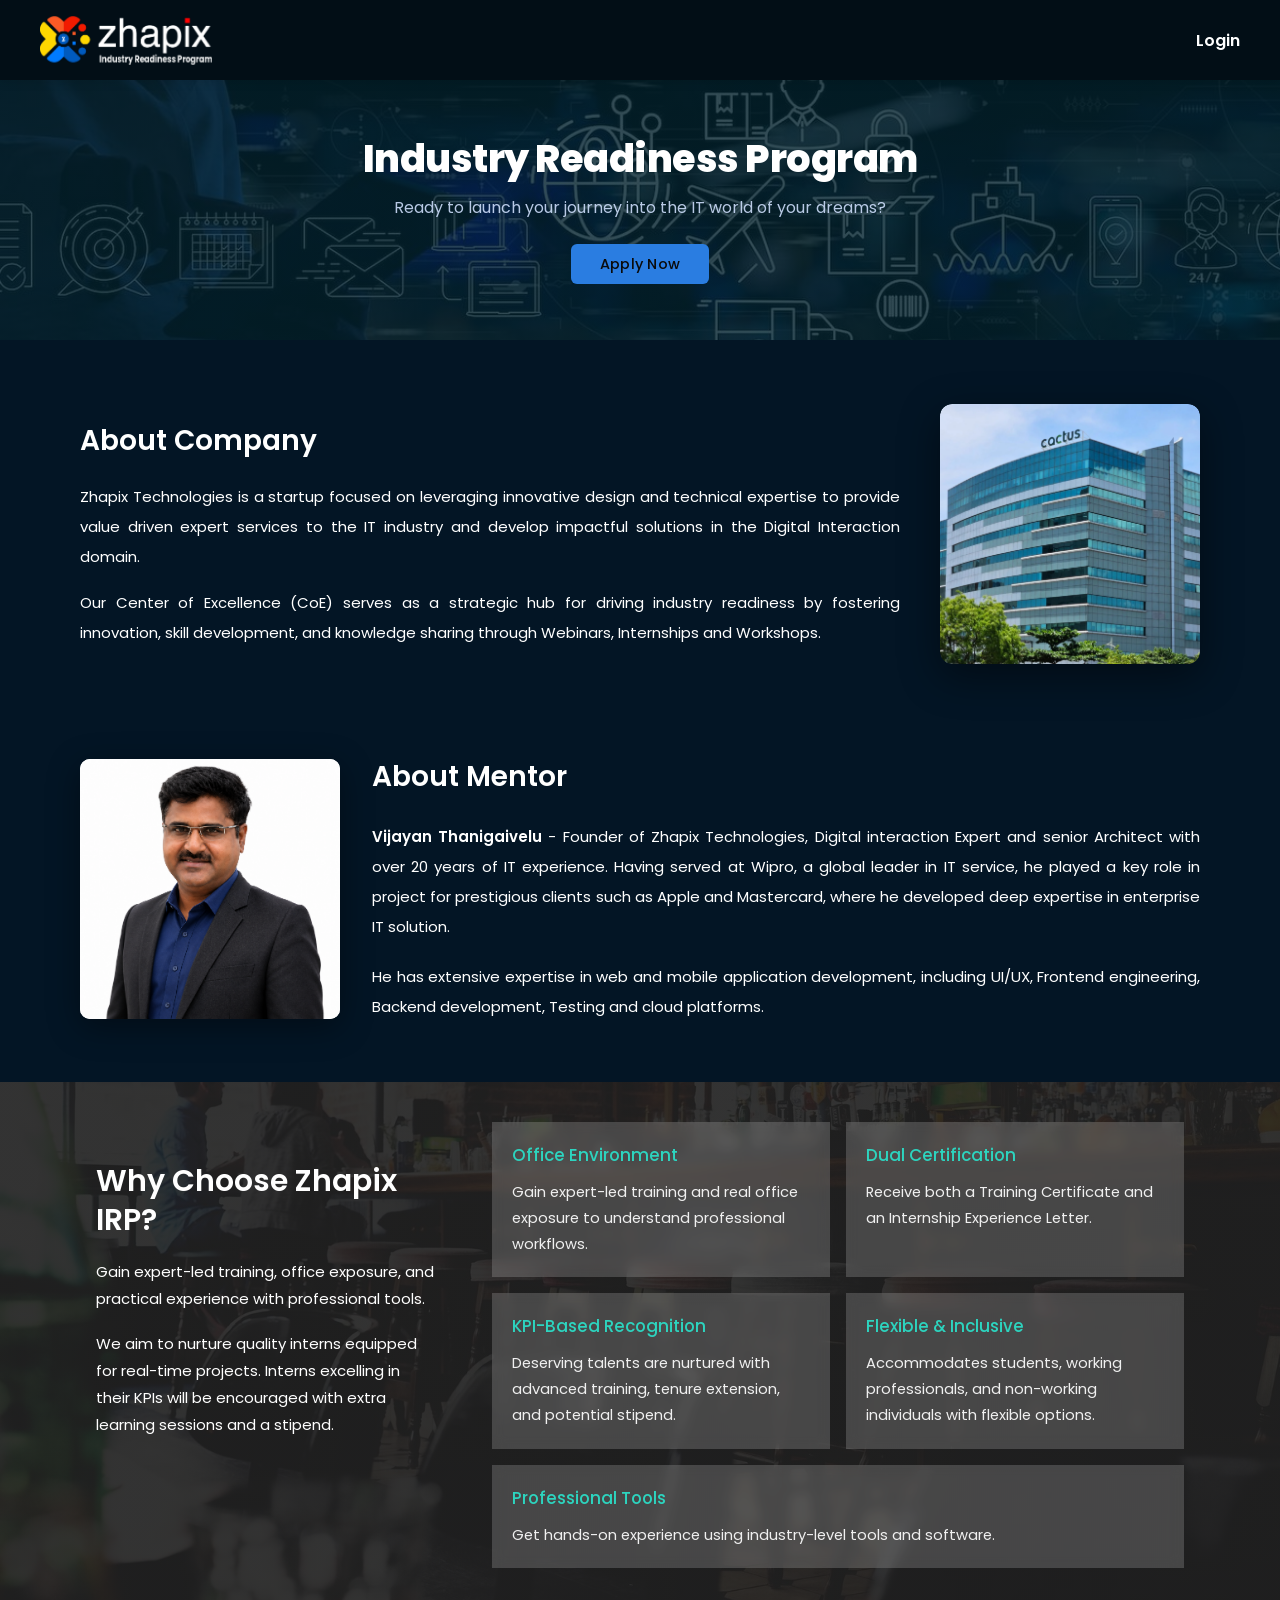
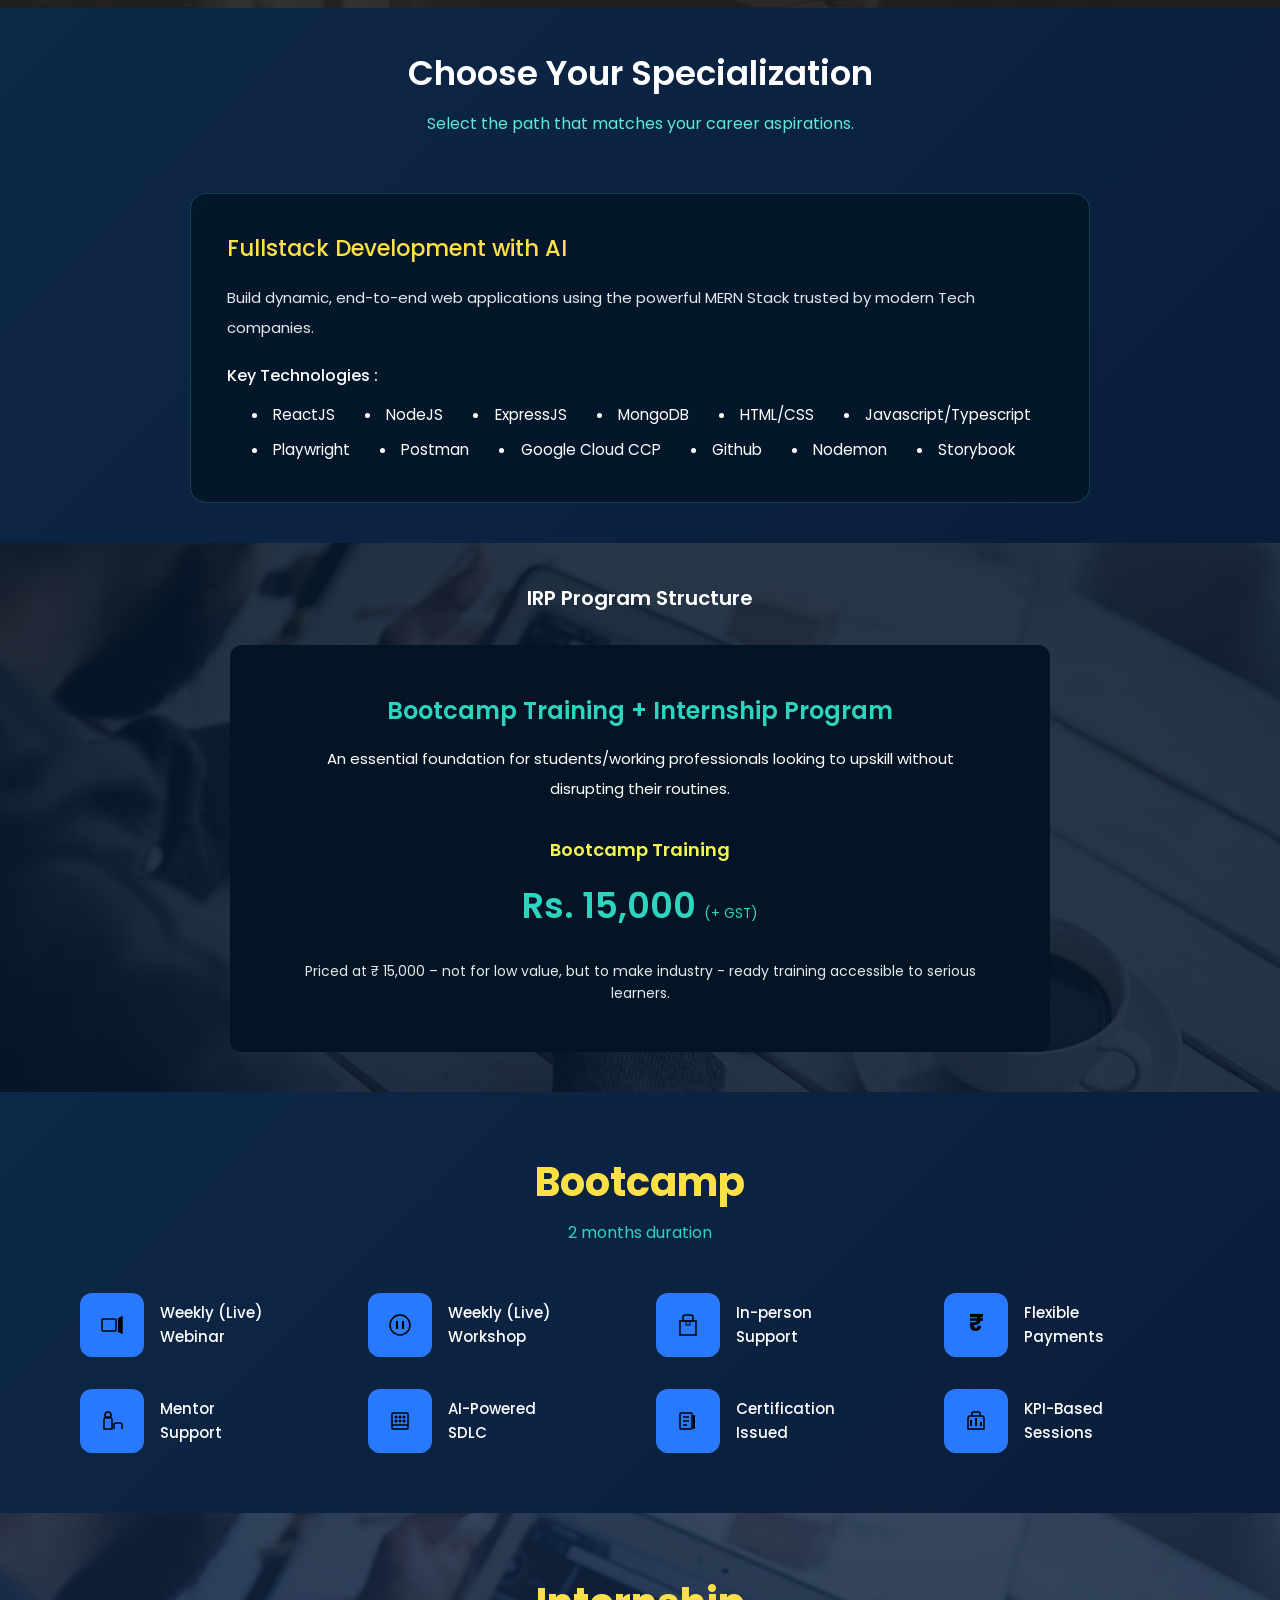
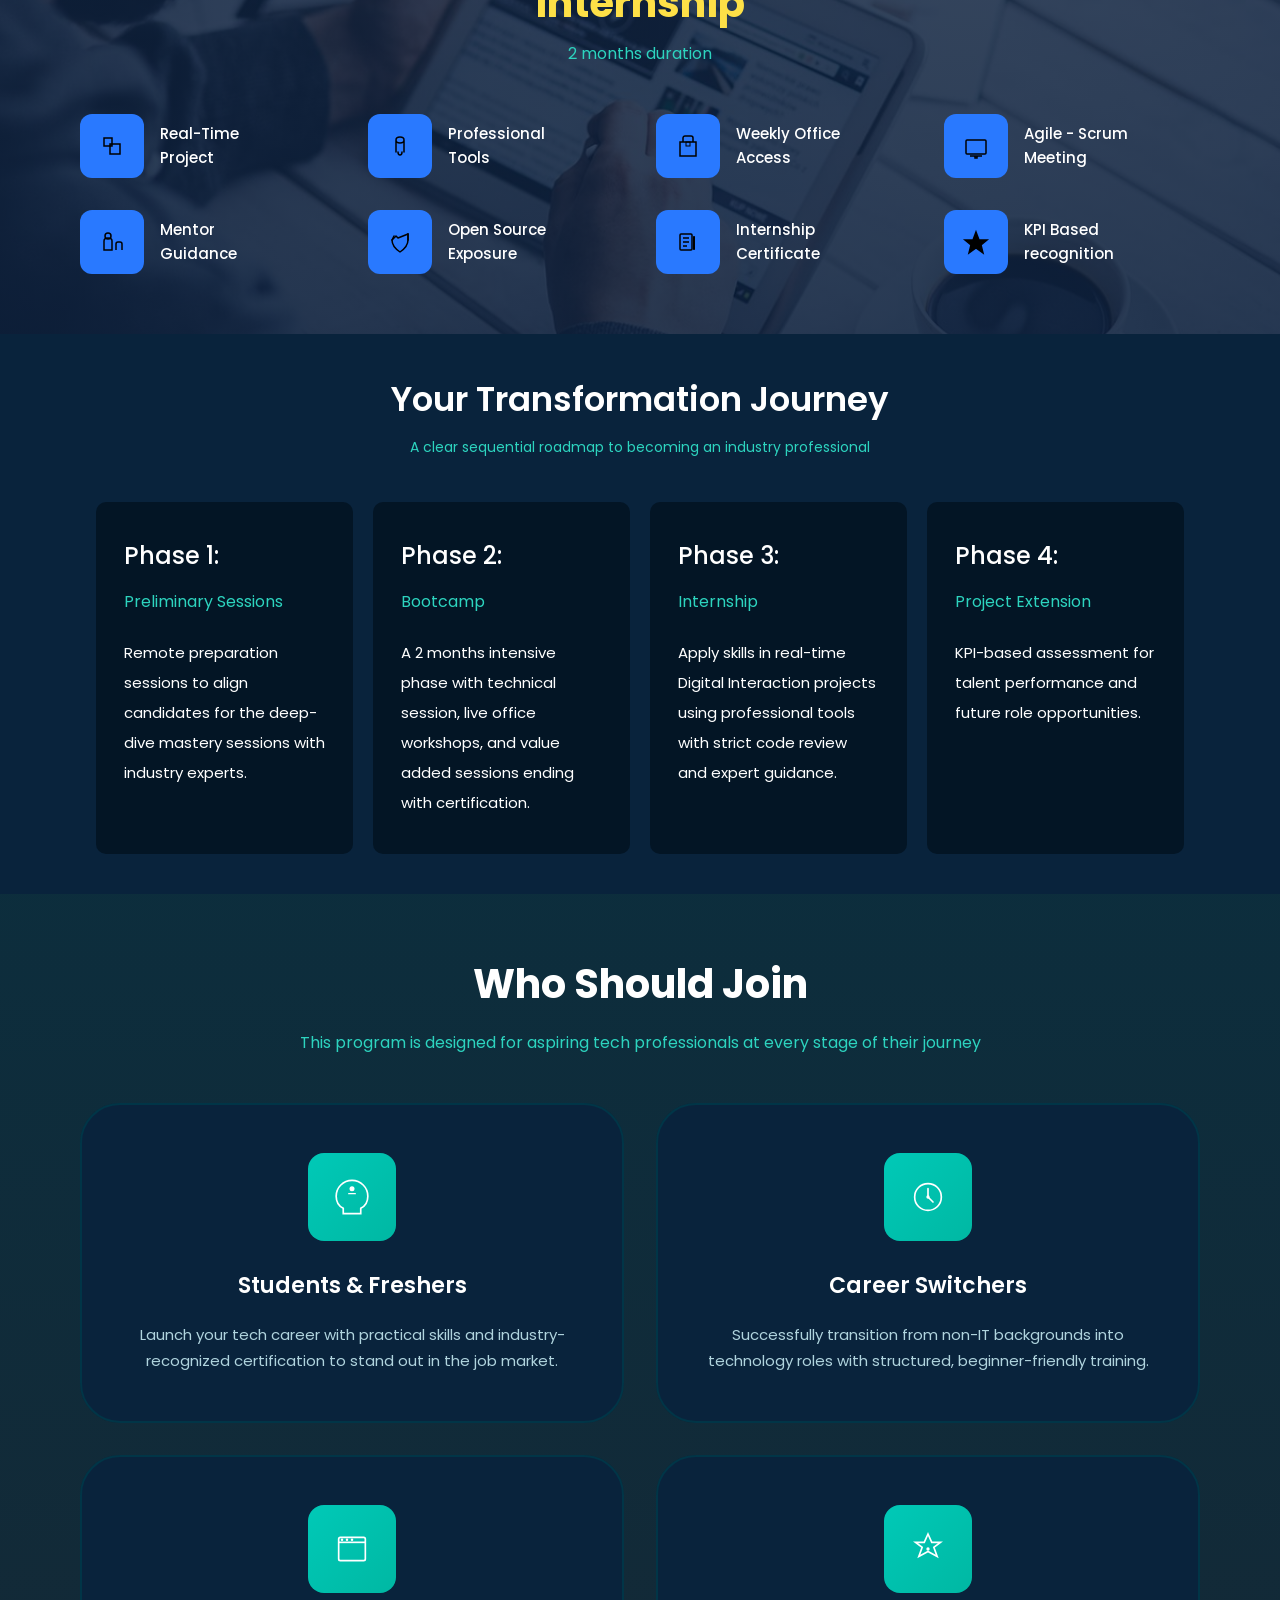
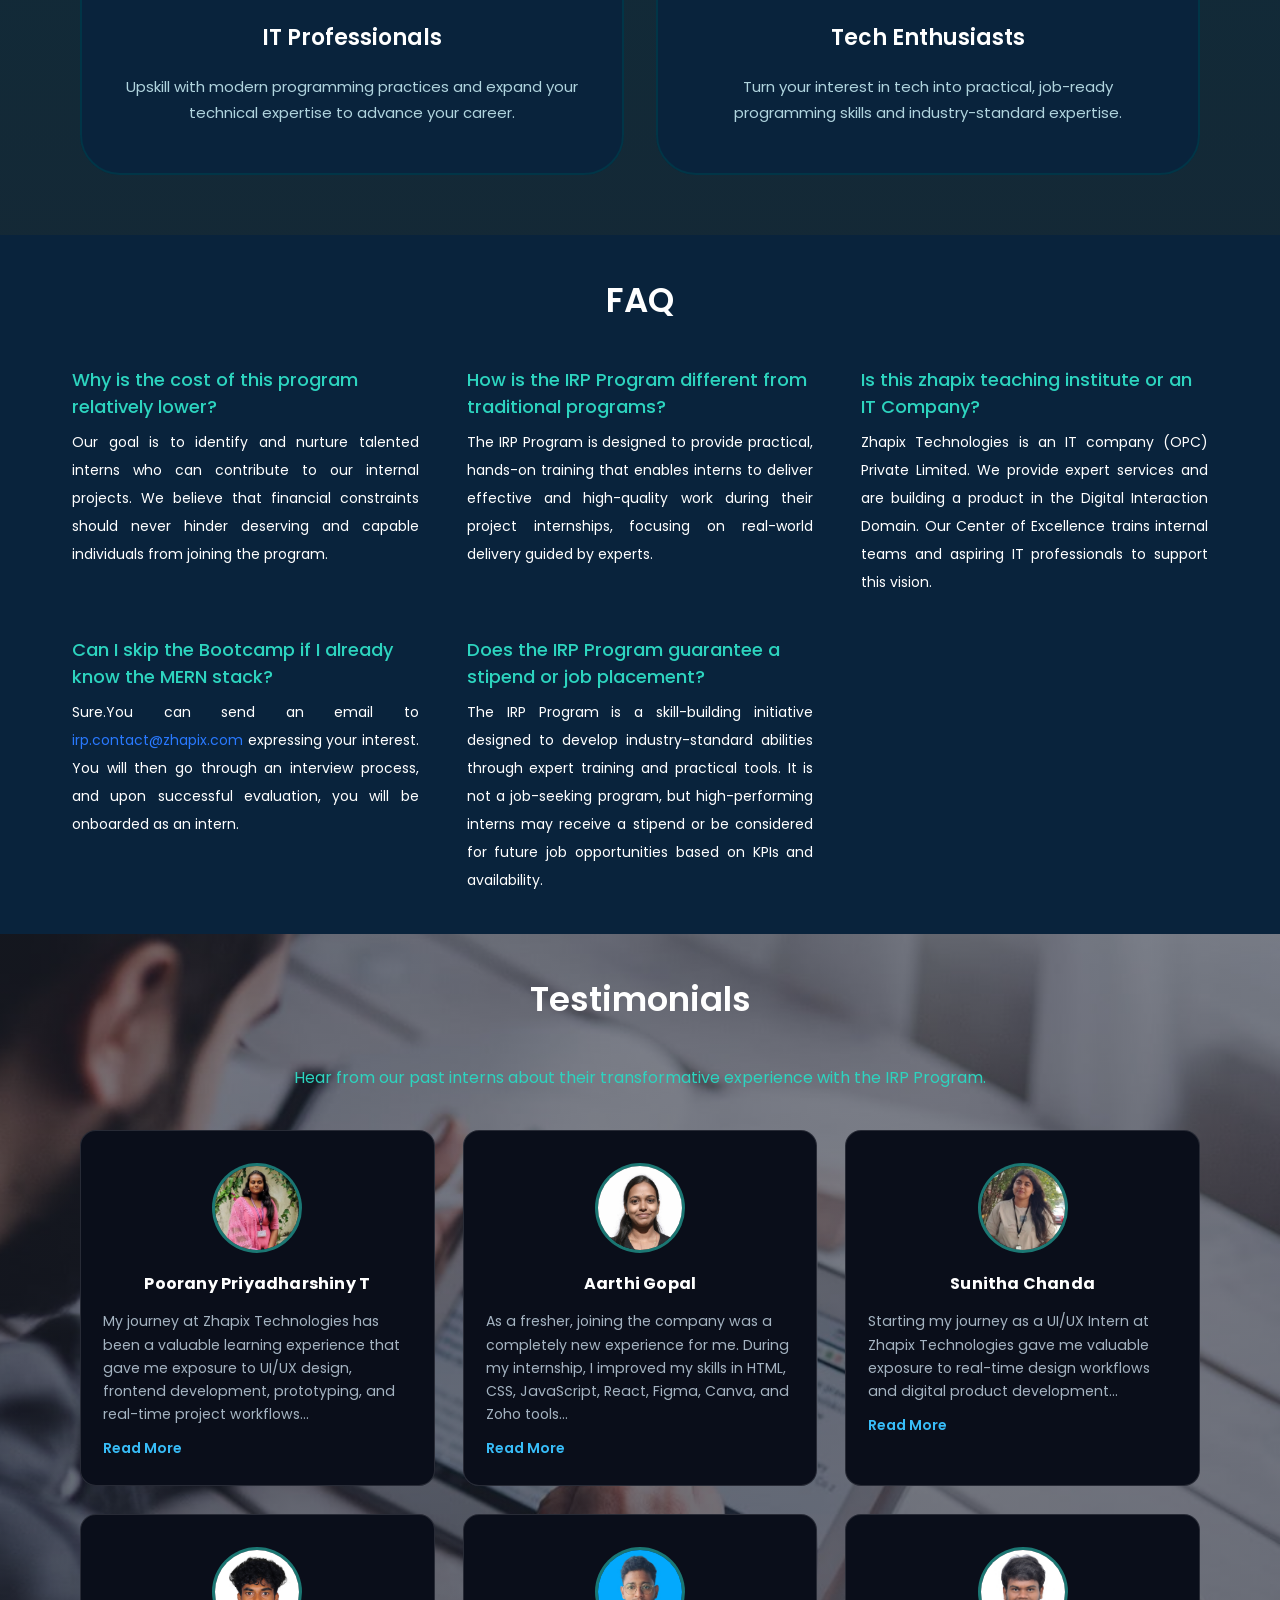
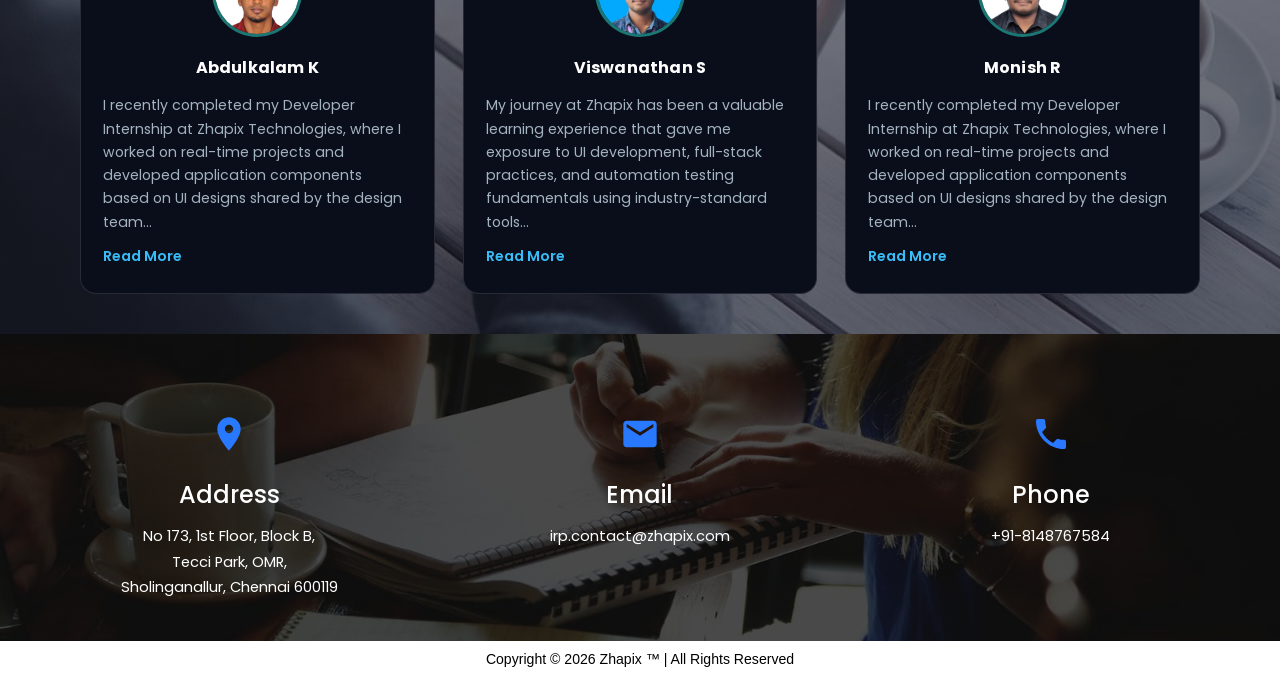
==== commit 694de111: "Updates" ====
--- a/index.html
+++ b/index.html
@@ -1,892 +1,891 @@
-<!DOCTYPE html>
-<html lang="en">
-
-<head>
-    <meta charset="UTF-8" />
-    <meta name="viewport" content="width=device-width, initial-scale=1.0" />
-
-    <!-- ── Favicon ── -->
-    <link rel="icon" type="image/png" href="./assets/favicon-Dj7_C4QA.png" />
-
-        <!-- PWA Meta Tags -->
-    <meta name="theme-color" content="#2979ff" />
-    <meta name="description"
-        content="Ready to launch your journey into the IT world of your dreams? Join Zhapix Industry Readiness Program." />
-    <meta name="mobile-web-app-capable" content="yes" />
-    <meta name="apple-mobile-web-app-status-bar-style" content="default" />
-    <meta name="apple-mobile-web-app-title" content="Zhapix IRP" />
-    <meta name="application-name" content="Zhapix IRP" />
-    <meta name="msapplication-TileColor" content="#2979ff" />
-    <meta name="msapplication-config" content="./browserconfig.xml" />
-
-    <!-- PWA Manifest -->
-    <link rel="manifest" href="manifest.json" />
-
-    <title>Industry Readiness Program – Zhapix</title>
-    <link href="https://fonts.googleapis.com/css2?family=Poppins:wght@300;400;700;900&display=swap" rel="stylesheet" />-
-  <link rel="stylesheet" crossorigin href="./assets/index-DdFEYwx-.css">
-</head>
-
-<body>
-
-    <!-- Navigation -->
-    <nav class="navbar" data-testid="navbar">
-        <div class="navbar__container">
-            <a href="#" class="logo" aria-label="Zhapix Home"
-                onclick="event.preventDefault(); window.scrollTo({top: 0, behavior: 'smooth'}); setTimeout(() => location.reload(), 500);"
-                title="Zhapix IRP">
-                <img src="./assets/white-text-logo.png" alt="Zhapix" style="height:49px;width:auto;">
-            </a>
-            <span class="btn-login">Login</span>
-        </div>
-    </nav>
-
-    <section class="hero" data-testid="hero-section">
-
-  <section class="hero-section">
-    <div class="hero-overlay"></div>
-    <div class="hero-content">
-      <h1>Industry Readiness Program</h1>
-      <p>Ready to launch your journey into the IT world of your dreams?</p>
-      <a href="#" class="hero-btn">Apply Now</a>
-    </div>
-  </section>
-
-    <script>
-        // Subtle parallax on mouse move
-        const grid = document.querySelector('.hero__grid');
-        window.appVersion = '1.0.1';
-    
-
-        document.querySelector('.hero').addEventListener('mousemove', e => {
-            const { innerWidth: w, innerHeight: h } = window;
-            const dx = (e.clientX / w - .5) * 14;
-            const dy = (e.clientY / h - .5) * 10;
-            grid.style.transform = `translate(${dx * .4}px, ${dy * .4}px)`;
-        });
-
-        document.querySelector('.hero').addEventListener('mouseleave', () => {
-            grid.style.transform = 'translate(0,0)';
-        });
-
-        // Zoho login function
-        function loginWithZoho() {
-            window.location.href = '/zhapix-irp-dev-mock/main?token=mock';
-        }
-
-        // Login button click event listener
-        document.addEventListener('DOMContentLoaded', function () {
-            const loginButton = document.querySelector('.btn-login');
-            if (loginButton) {
-                loginButton.addEventListener('click', function (e) {
-                    e.preventDefault();
-                    loginWithZoho();
-                });
-            }
-        });
-    </script>
-
-
-    <!-- ── ABOUT COMPANY SECTION ── -->
-    <section class="about" data-testid="about-company">
-        <div class="about__container">
-            <div class="about__content">
-                <h2 class="about__title">About Company</h2>
-                <p class="about__para">
-                    Zhapix Technologies is a startup focused on leveraging innovative design and technical expertise to
-                    provide value driven expert services to the IT industry and develop impactful solutions in the
-                    Digital
-                    Interaction domain.
-                </p>
-                <p class="about__para">
-                    Our Center of Excellence (CoE) serves as a strategic hub for driving industry readiness by fostering
-                    innovation, skill development, and knowledge sharing through Webinars, Internships and Workshops.
-                </p>
-            </div>
-            <div class="about__image">
-                <img src="./assets/about-building.png" alt="Zhapix Office Building" />
-            </div>
-        </div>
-    </section>
-
-
-    <!-- ── ABOUT MENTOR SECTION ── -->
-    <section class="mentor" data-testid="about-mentor">
-        <div class="mentor__container">
-            <div class="mentor__image">
-                <img src="./assets/mentor.png" alt="Vijayan Thanigaivelu" />
-            </div>
-            <div class="mentor__content">
-                <h2 class="mentor__title">About Mentor</h2>
-                <p class="mentor__para">
-                    <strong>Vijayan Thanigaivelu</strong> - Founder of Zhapix Technologies, Digital interaction Expert
-                    and senior
-                    Architect
-                    with over 20 years of IT experience. Having served at Wipro, a global leader in IT service, he
-                    played a
-                    key role in project for prestigious clients such as Apple and Mastercard, where he developed deep
-                    expertise in enterprise IT solution.
-                </p>
-                <p class="mentor__para">
-                    He has extensive expertise in web and mobile application development, including UI/UX, Frontend
-                    engineering, Backend development, Testing and cloud platforms.
-                </p>
-            </div>
-        </div>
-    </section>
-
-
-    <!-- ── WHY CHOOSE SECTION ── -->
-    <section class="why" data-testid="why-choose">
-        <div class="why__bg"></div>
-        <div class="why__overlay"></div>
-        <div class="why__container">
-
-            <!-- Left: Title + Description -->
-            <div class="why__left">
-                <h2 class="why__title">Why Choose Zhapix IRP?</h2>
-                <p class="why__para">Gain expert-led training, office exposure, and practical experience with
-                    professional
-                    tools.</p>
-                <p class="why__para">We aim to nurture quality interns equipped for real-time projects. Interns
-                    excelling in
-                    their KPIs will be encouraged with extra learning sessions and a stipend.</p>
-            </div>
-
-            <!-- Right: Cards Grid -->
-            <div class="why__grid">
-                <div class="why__card">
-                    <h3 class="why__card-title">Office Environment</h3>
-                    <p class="why__card-text">Gain expert-led training and real office exposure to understand
-                        professional
-                        workflows.</p>
-                </div>
-                <div class="why__card">
-                    <h3 class="why__card-title">Dual Certification</h3>
-                    <p class="why__card-text">Receive both a Training Certificate and an Internship Experience Letter.
-                    </p>
-                </div>
-                <div class="why__card">
-                    <h3 class="why__card-title">KPI-Based Recognition</h3>
-                    <p class="why__card-text">Deserving talents are nurtured with advanced training, tenure extension,
-                        and
-                        potential stipend.</p>
-                </div>
-                <div class="why__card">
-                    <h3 class="why__card-title">Flexible &amp; Inclusive</h3>
-                    <p class="why__card-text">Accommodates students, working professionals, and non-working individuals
-                        with
-                        flexible options.</p>
-                </div>
-                <div class="why__card why__card--wide">
-                    <h3 class="why__card-title">Professional Tools</h3>
-                    <p class="why__card-text">Get hands-on experience using industry-level tools and software.</p>
-                </div>
-            </div>
-
-        </div>
-    </section>
-
-
-    <section class="specialization" data-testid="specialization">
-        <div class="container">
-            <div class="section-header">
-                <h2 class="section-title">Choose Your Specialization</h2>
-                <p class="section-subtitle">Select the path that matches your career aspirations.</p>
-            </div>
-
-            <div class="cards-container">
-                <!-- Fullstack Development Card -->
-                <div class="card">
-                    <h3 class="card-title">Fullstack Development with AI</h3>
-                    <p class="card-description">
-                        Build dynamic, end-to-end web applications using the powerful MERN Stack trusted by modern Tech
-                        companies.
-                    </p>
-                    <div class="technologies">
-                        <p class="tech-label">Key Technologies :</p>
-                        <ul class="tech-list">
-                            <li>ReactJS</li>
-                            <li>NodeJS</li>
-                            <li>ExpressJS</li>
-                            <li>MongoDB</li>
-                            <li>HTML/CSS</li>
-                            <li>Javascript/Typescript</li>
-                            <li>Playwright</li>
-                            <li>Postman</li>
-                            <li>Google Cloud CCP</li>
-                            <li>Github</li>
-                            <li>Nodemon</li>
-                            <li>Storybook</li>
-                    </div>
-                </div>
-
-    </section>
-
-    <!-- ── IRP PROGRAM STRUCTURE SECTION ── -->
-    <section class="irp" data-testid="irp-structure">
-        <div class="irp__bg"></div>
-        <div class="irp__overlay"></div>
-        <div class="irp__container">
-            <h2 class="irp__title">IRP Program Structure</h2>
-
-            <div class="irp__card">
-                <!-- Header -->
-                <p class="irp__tag">Bootcamp Training + Internship Program</p>
-                <p class="irp__desc">An essential foundation for students/working professionals looking to upskill
-                    without
-                    disrupting their routines.</p>
-
-                <!-- Bootcamp -->
-                <h3 class="irp__sub">Bootcamp Training</h3>
-                <p class="irp__price">Rs. 15,000 <span class="irp__gst">(+ GST)</span></p>
-                <p class="irp__price-desc">Priced at ₹ 15,000 – not for low value, but to make industry - ready training accessible to serious learners.</p>
-            </div>
-        </div>
-    </section>
-
-    <!-- ── BOOTCAMP FEATURES SECTION ── -->
-    <section class="bootcamp-features" data-testid="bootcamp-features">
-        <div class="bootcamp-container">
-            <h2 class="bootcamp-title">Bootcamp</h2>
-            <p class="bootcamp-subtitle">2 months duration</p>
-            
-            <div class="features-grid">
-                <div class="feature-card">
-                    <div class="feature-icon">
-                        <svg width="32" height="32" viewBox="0 0 32 32" fill="none" xmlns="http://www.w3.org/2000/svg">
-                            <rect x="6" y="10" width="14" height="12" rx="1" stroke="currentColor" stroke-width="1.5"/>
-                            <path d="M22 10L26 8V24L22 22" stroke="currentColor" stroke-width="1.5" fill="currentColor"/>
-                        </svg>
-                    </div>
-                    <p class="feature-text">Weekly (Live)<br/>Webinar</p>
-                </div>
-
-                <div class="feature-card">
-                    <div class="feature-icon">
-                        <svg width="32" height="32" viewBox="0 0 32 32" fill="none" xmlns="http://www.w3.org/2000/svg">
-                            <circle cx="16" cy="16" r="10" stroke="currentColor" stroke-width="1.5"/>
-                            <rect x="12" y="12" width="2" height="8" fill="currentColor"/>
-                            <rect x="18" y="12" width="2" height="8" fill="currentColor"/>
-                        </svg>
-                    </div>
-                    <p class="feature-text">Weekly (Live)<br/>Workshop</p>
-                </div>
-
-                <div class="feature-card">
-                    <div class="feature-icon">
-                        <svg width="32" height="32" viewBox="0 0 32 32" fill="none" xmlns="http://www.w3.org/2000/svg">
-                            <path d="M8 12H24V26H8V12Z" stroke="currentColor" stroke-width="1.5"/>
-                            <path d="M11 12V8C11 6.89543 11.8954 6 13 6H19C20.1046 6 21 6.89543 21 8V12" stroke="currentColor" stroke-width="1.5"/>
-                            <rect x="14" y="12" width="4" height="4" stroke="currentColor" stroke-width="1"/>
-                        </svg>
-                    </div>
-                    <p class="feature-text">In-person<br/>Support</p>
-                </div>
-
-                <div class="feature-card">
-                    <div class="feature-icon">
-                        <svg width="32" height="32" viewBox="0 0 32 32" fill="none" xmlns="http://www.w3.org/2000/svg">
-                            <text x="16" y="22" font-size="24" font-weight="bold" fill="currentColor" text-anchor="middle">₹</text>
-                        </svg>
-                    </div>
-                    <p class="feature-text">Flexible<br/>Payments</p>
-                </div>
-
-                <div class="feature-card">
-                    <div class="feature-icon">
-                        <svg width="32" height="32" viewBox="0 0 32 32" fill="none" xmlns="http://www.w3.org/2000/svg">
-                            <circle cx="12" cy="10" r="3" stroke="currentColor" stroke-width="1.5"/>
-                            <path d="M8 15C8 13 10 12 12 12C14 12 16 13 16 15V24H8V15Z" stroke="currentColor" stroke-width="1.5"/>
-                            <path d="M18 24V20C18 18.8954 18.8954 18 20 18H24C25.1046 18 26 18.8954 26 20V24" stroke="currentColor" stroke-width="1.5"/>
-                        </svg>
-                    </div>
-                    <p class="feature-text">Mentor<br/>Support</p>
-                </div>
-
-                <div class="feature-card">
-                    <div class="feature-icon">
-                        <svg width="32" height="32" viewBox="0 0 32 32" fill="none" xmlns="http://www.w3.org/2000/svg">
-                            <rect x="8" y="8" width="16" height="16" rx="1" stroke="currentColor" stroke-width="1.5"/>
-                            <circle cx="12" cy="12" r="1.5" fill="currentColor"/>
-                            <circle cx="16" cy="12" r="1.5" fill="currentColor"/>
-                            <circle cx="20" cy="12" r="1.5" fill="currentColor"/>
-                            <circle cx="12" cy="16" r="1.5" fill="currentColor"/>
-                            <circle cx="16" cy="16" r="1.5" fill="currentColor"/>
-                            <circle cx="20" cy="16" r="1.5" fill="currentColor"/>
-                            <path d="M8 20H24" stroke="currentColor" stroke-width="1.5"/>
-                        </svg>
-                    </div>
-                    <p class="feature-text">AI-Powered<br/>SDLC</p>
-                </div>
-
-                <div class="feature-card">
-                    <div class="feature-icon">
-                        <svg width="32" height="32" viewBox="0 0 32 32" fill="none" xmlns="http://www.w3.org/2000/svg">
-                            <rect x="8" y="8" width="12" height="16" rx="1" stroke="currentColor" stroke-width="1.5"/>
-                            <path d="M11 12H17" stroke="currentColor" stroke-width="1.5"/>
-                            <path d="M11 16H17" stroke="currentColor" stroke-width="1.5"/>
-                            <path d="M11 20H15" stroke="currentColor" stroke-width="1.5"/>
-                            <path d="M22 10C21.4477 10 21 10.4477 21 11V23C21 23.5523 21.4477 24 22 24C22.5523 24 23 23.5523 23 23V11C23 10.4477 22.5523 10 22 10Z" fill="currentColor"/>
-                        </svg>
-                    </div>
-                    <p class="feature-text">Certification<br/>Issued</p>
-                </div>
-
-                <div class="feature-card">
-                    <div class="feature-icon">
-                        <svg width="32" height="32" viewBox="0 0 32 32" fill="none" xmlns="http://www.w3.org/2000/svg">
-                            <path d="M8 14C8 12 9 11 10 11H22C23 11 24 12 24 14V24H8V14Z" stroke="currentColor" stroke-width="1.5"/>
-                            <path d="M12 11V8C12 7.44772 12.4477 7 13 7H19C19.5523 7 20 7.44772 20 8V11" stroke="currentColor" stroke-width="1.5"/>
-                            <rect x="10" y="15" width="2" height="6" fill="currentColor"/>
-                            <rect x="15" y="13" width="2" height="8" fill="currentColor"/>
-                            <rect x="20" y="17" width="2" height="4" fill="currentColor"/>
-                        </svg>
-                    </div>
-                    <p class="feature-text">KPI-Based<br/>Sessions</p>
-                </div>
-            </div>
-        </div>
-    </section>
-
-    <!-- ── INTERNSHIP FEATURES SECTION ── -->
-       
-    <section class="internship-features" data-testid="internship-features">
-              <div class="internship-bg"></div>
-        <div class="internship-overlay"></div>
-            <div class="internship-container">
-            <h2 class="internship-title">Internship</h2>
-            <p class="internship-subtitle">2 months duration</p>
-            
-            <div class="features-grid">
-                <div class="feature-card">
-                    <div class="feature-icon">
-                        <svg width="32" height="32" viewBox="0 0 32 32" fill="none" xmlns="http://www.w3.org/2000/svg">
-                            <rect x="8" y="8" width="8" height="8" stroke="currentColor" stroke-width="1.5"/>
-                            <rect x="14" y="14" width="10" height="10" stroke="currentColor" stroke-width="1.5"/>
-                        </svg>
-                    </div>
-                    <p class="feature-text">Real-Time<br/>Project</p>
-                </div>
-
-                <div class="feature-card">
-                    <div class="feature-icon">
-                        <svg width="32" height="32" viewBox="0 0 32 32" fill="none" xmlns="http://www.w3.org/2000/svg">
-                            <path d="M12 10C12 8 14 7 16 7C18 7 20 8 20 10M12 10C12 12 14 13 16 13C18 13 20 12 20 10M12 10V22M20 10V22M14 22C14 24 15 25 16 25C17 25 18 24 18 22" stroke="currentColor" stroke-width="1.5" stroke-linecap="round" stroke-linejoin="round"/>
-                        </svg>
-                    </div>
-                    <p class="feature-text">Professional<br/>Tools</p>
-                </div>
-
-                <div class="feature-card">
-                    <div class="feature-icon">
-                        <svg width="32" height="32" viewBox="0 0 32 32" fill="none" xmlns="http://www.w3.org/2000/svg">
-                            <path d="M8 12H24V26H8V12Z" stroke="currentColor" stroke-width="1.5"/>
-                            <path d="M11 12V8C11 6.89543 11.8954 6 13 6H19C20.1046 6 21 6.89543 21 8V12" stroke="currentColor" stroke-width="1.5"/>
-                            <rect x="14" y="12" width="4" height="4" stroke="currentColor" stroke-width="1"/>
-                        </svg>
-                    </div>
-                    <p class="feature-text">Weekly Office<br/>Access</p>
-                </div>
-
-                <div class="feature-card">
-                    <div class="feature-icon">
-                        <svg width="32" height="32" viewBox="0 0 32 32" fill="none" xmlns="http://www.w3.org/2000/svg">
-                            <rect x="6" y="10" width="20" height="14" rx="1" stroke="currentColor" stroke-width="1.5"/>
-                            <path d="M10 26H22" stroke="currentColor" stroke-width="1.5"/>
-                            <path d="M15 26V28H17V26" stroke="currentColor" stroke-width="1.5"/>
-                        </svg>
-                    </div>
-                    <p class="feature-text">Agile - Scrum<br/>Meeting</p>
-                </div>
-
-                <div class="feature-card">
-                    <div class="feature-icon">
-                        <svg width="32" height="32" viewBox="0 0 32 32" fill="none" xmlns="http://www.w3.org/2000/svg">
-                            <circle cx="12" cy="10" r="3" stroke="currentColor" stroke-width="1.5"/>
-                            <path d="M8 15C8 13 10 12 12 12C14 12 16 13 16 15V24H8V15Z" stroke="currentColor" stroke-width="1.5"/>
-                            <path d="M20 24V18C20 16.8954 20.8954 16 22 16H24C25.1046 16 26 16.8954 26 18V24" stroke="currentColor" stroke-width="1.5"/>
-                        </svg>
-                    </div>
-                    <p class="feature-text">Mentor<br/>Guidance</p>
-                </div>
-
-                <div class="feature-card">
-                    <div class="feature-icon">
-                        <svg width="32" height="32" viewBox="0 0 32 32" fill="none" xmlns="http://www.w3.org/2000/svg">
-                            <path d="M8 14L12 10L14 12L24 8" stroke="currentColor" stroke-width="1.5" stroke-linecap="round" stroke-linejoin="round"/>
-                            <path d="M24 8V14" stroke="currentColor" stroke-width="1.5" stroke-linecap="round"/>
-                            <path d="M10 10L8 14C8 18 10 22 16 26C22 22 24 18 24 14V8" stroke="currentColor" stroke-width="1.5" stroke-linecap="round" stroke-linejoin="round"/>
-                        </svg>
-                    </div>
-                    <p class="feature-text">Open Source<br/>Exposure</p>
-                </div>
-
-                <div class="feature-card">
-                    <div class="feature-icon">
-                        <svg width="32" height="32" viewBox="0 0 32 32" fill="none" xmlns="http://www.w3.org/2000/svg">
-                            <rect x="8" y="8" width="12" height="16" rx="1" stroke="currentColor" stroke-width="1.5"/>
-                            <path d="M11 12H17" stroke="currentColor" stroke-width="1.5"/>
-                            <path d="M11 16H17" stroke="currentColor" stroke-width="1.5"/>
-                            <path d="M11 20H15" stroke="currentColor" stroke-width="1.5"/>
-                            <path d="M22 10C21.4477 10 21 10.4477 21 11V23C21 23.5523 21.4477 24 22 24C22.5523 24 23 23.5523 23 23V11C23 10.4477 22.5523 10 22 10Z" fill="currentColor"/>
-                        </svg>
-                    </div>
-                    <p class="feature-text">Internship<br/>Certificate</p>
-                </div>
-
-                <div class="feature-card">
-                    <div class="feature-icon">
-                        <svg width="32" height="32" viewBox="0 0 32 32" fill="none" xmlns="http://www.w3.org/2000/svg">
-                            <path d="M16 6L19 14H27L21 19L23 27L16 22L9 27L11 19L5 14H13L16 6Z" stroke="currentColor" stroke-width="1.5" fill="currentColor"/>
-                        </svg>
-                    </div>
-                    <p class="feature-text">KPI Based<br/>recognition</p>
-                </div>
-            </div>
-        </div>
-    </section>
-
-    <!-- ── YOUR TRANSFORMATION JOURNEY SECTION ── -->
-    <section class="journey" data-testid="journey">
-        <div class="journey__container">
-            <h2 class="journey__title">Your Transformation Journey</h2>
-            <p class="journey__subtitle">A clear sequential roadmap to becoming an industry professional</p>
-
-            <div class="journey__grid">
-                <div class="journey__card">
-                    <p class="journey__phase">Phase 1:</p>
-                    <p class="journey__phase-name">Preliminary Sessions</p>
-                    <p class="journey__phase-desc">Remote preparation sessions to align candidates for the deep-dive
-                        mastery
-                        sessions with industry experts.</p>
-                </div>
-                <div class="journey__card">
-                    <p class="journey__phase">Phase 2:</p>
-                    <p class="journey__phase-name">Bootcamp</p>
-                    <p class="journey__phase-desc">A 2 months intensive phase with technical session, live office
-                        workshops, and
-                        value added sessions ending with certification.</p>
-                </div>
-                <div class="journey__card">
-                    <p class="journey__phase">Phase 3:</p>
-                    <p class="journey__phase-name">Internship</p>
-                    <p class="journey__phase-desc">Apply skills in real-time Digital Interaction projects using
-                        professional tools
-                        with strict code review and expert guidance.</p>
-                </div>
-                <div class="journey__card">
-                    <p class="journey__phase">Phase 4:</p>
-                    <p class="journey__phase-name">Project Extension</p>
-                    <p class="journey__phase-desc">KPI-based assessment for talent performance and future role
-                        opportunities.</p>
-                </div>
-            </div>
-        </div>
-    </section>
-
-    
-     <!-- ── WHO SHOULD JOIN SECTION ── -->
-<section class="who-should-join" data-testid="who-should-join">
-    <div class="who-should-join__bg"></div>
-    <div class="who-should-join__overlay"></div>
-    <div class="who-should-join__container">
-            <h2 class="who-should-join__title">Who Should Join</h2>
-            <p class="who-should-join__subtitle">This program is designed for aspiring tech professionals at every stage of their journey</p>
-
-            <div class="who-should-join__grid">
-                <div class="who-should-join__card">
-                    <div class="who-should-join__icon">
-                        <svg width="48" height="48" viewBox="0 0 48 48" fill="none" xmlns="http://www.w3.org/2000/svg">
-                            <path d="M24 4C13.5 4 5 12.5 5 23C5 29.5 8.5 35 13.5 37.5V44H34.5V37.5C39.5 35 43 29.5 43 23C43 12.5 34.5 4 24 4Z" stroke="currentColor" stroke-width="2" fill="none"/>
-                            <circle cx="24" cy="14" r="3" fill="currentColor"/>
-                            <path d="M20 20H28" stroke="currentColor" stroke-width="1.5" stroke-linecap="round"/>
-                        </svg>
-                    </div>
-                    <h3 class="who-should-join__card-title">Students & Freshers</h3>
-                    <p class="who-should-join__card-desc">Launch your tech career with practical skills and industry-recognized certification to stand out in the job market.</p>
-                </div>
-
-                <div class="who-should-join__card">
-                    <div class="who-should-join__icon">
-                        <svg width="48" height="48" viewBox="0 0 48 48" fill="none" xmlns="http://www.w3.org/2000/svg">
-                            <path d="M24 8C15 8 8 15 8 24C8 33 15 40 24 40C33 40 40 33 40 24C40 15 33 8 24 8Z" stroke="currentColor" stroke-width="2" fill="none"/>
-                            <path d="M24 14V24L30 30" stroke="currentColor" stroke-width="2" stroke-linecap="round"/>
-                            <circle cx="24" cy="24" r="2" fill="currentColor"/>
-                        </svg>
-                    </div>
-                    <h3 class="who-should-join__card-title">Career Switchers</h3>
-                    <p class="who-should-join__card-desc">Successfully transition from non-IT backgrounds into technology roles with structured, beginner-friendly training.</p>
-                </div>
-
-                <div class="who-should-join__card">
-                    <div class="who-should-join__icon">
-                        <svg width="48" height="48" viewBox="0 0 48 48" fill="none" xmlns="http://www.w3.org/2000/svg">
-                            <rect x="8" y="10" width="32" height="28" rx="2" stroke="currentColor" stroke-width="2" fill="none"/>
-                            <path d="M8 16H40" stroke="currentColor" stroke-width="2"/>
-                            <circle cx="12" cy="13" r="1.5" fill="currentColor"/>
-                            <circle cx="18" cy="13" r="1.5" fill="currentColor"/>
-                            <circle cx="24" cy="13" r="1.5" fill="currentColor"/>
-                        </svg>
-                    </div>
-                    <h3 class="who-should-join__card-title">IT Professionals</h3>
-                    <p class="who-should-join__card-desc">Upskill with modern programming practices and expand your technical expertise to advance your career.</p>
-                </div>
-
-                <div class="who-should-join__card">
-                    <div class="who-should-join__icon">
-                        <svg width="48" height="48" viewBox="0 0 48 48" fill="none" xmlns="http://www.w3.org/2000/svg">
-                            <path d="M24 6L28.5 16H39L31 22L35 33L24 27L13 33L17 22L9 16H19.5L24 6Z" stroke="currentColor" stroke-width="2" fill="none"/>
-                            <circle cx="24" cy="24" r="2" fill="currentColor"/>
-                        </svg>
-                    </div>
-                    <h3 class="who-should-join__card-title">Tech Enthusiasts</h3>
-                    <p class="who-should-join__card-desc">Turn your interest in tech into practical, job-ready programming skills and industry-standard expertise.</p>
-                </div>
-            </div>
-        </div>
-    </section>
-
-   
-    <!-- ── FAQ SECTION ── -->
-    <section class="faq" data-testid="faq">
-        <div class="faq__bg"></div>
-        <div class="faq__overlay"></div>
-        <div class="faq__container">
-            <h2 class="faq__title">FAQ</h2>
-            <div class="faq__grid">
-
-                <div class="faq__item">
-                    <h3 class="faq__q">Why is the cost of this program relatively lower?</h3>
-                    <p class="faq__a">Our goal is to identify and nurture talented interns who can contribute to our
-                        internal
-                        projects. We believe that financial constraints should never hinder deserving and capable
-                        individuals from
-                        joining the program.</p>
-                </div>
-
-                <div class="faq__item">
-                    <h3 class="faq__q">How is the IRP Program different from traditional programs?</h3>
-                    <p class="faq__a">The IRP Program is designed to provide practical, hands-on training that enables
-                        interns to
-                        deliver effective and high-quality work during their project internships, focusing on real-world
-                        delivery
-                        guided by experts.</p>
-                </div>
-
-                <div class="faq__item">
-                    <h3 class="faq__q">Is this zhapix teaching institute or an IT Company?</h3>
-                    <p class="faq__a">Zhapix Technologies is an IT company (OPC) Private Limited. We provide expert
-                        services and
-                        are building a product in the Digital Interaction Domain. Our Center of Excellence trains
-                        internal teams and
-                        aspiring IT professionals to support this vision.</p>
-                </div>
-
-                <div class="faq__item">
-                    <h3 class="faq__q">Can I skip the Bootcamp if I already know the MERN stack?</h3>
-                    <p class="faq__a">Sure.You can send an email to <a
-                            href="mailto:irp.contact@zhapix.com">irp.contact@zhapix.com</a> expressing your interest.
-                        You will then go
-                        through an interview process, and upon successful evaluation, you will be onboarded as an
-                        intern.</p>
-                </div>
-
-                <div class="faq__item">
-                    <h3 class="faq__q">Does the IRP Program guarantee a stipend or job placement?</h3>
-                    <p class="faq__a">The IRP Program is a skill-building initiative designed to develop
-                        industry-standard
-                        abilities through expert training and practical tools. It is not a job-seeking program, but
-                        high-performing
-                        interns may receive a stipend or be considered for future job opportunities based on KPIs and
-                        availability.
-                    </p>
-                </div>
-
-            </div>
-        </div>
-    </section>
-
-     <!-- ── TESTIMONIALS SECTION ── -->
-<section class="testimonials" data-testid="testimonials">
-
-  <!-- Layer 1: Background image -->
-  <div class="testimonials__bg"></div>
-
-  <!-- Layer 2: Gradient color overlay -->
-  <div class="testimonials__overlay"></div>
-
-  <!-- Layer 3: All content goes here -->
-  <div class="testimonials__container">
-    <h2 class="testimonials__title">Testimonials</h2>
-    <p class="testimonials__subtitle">Hear from our past interns about their transformative experience with the IRP Program.</p>
-
-    <div class="testimonial-grid">
-
-      <!-- Card 1: Poorany -->
-      <div class="testimonial-card">
-        <div class="avatar-wrapper">
-          <img src="./assets/Poorany.jpeg" alt="Poorany">
-        </div>
-        <h3 class="user-name">Poorany Priyadharshiny T</h3>
-        <div class="testimonial-content">
-          <p class="testimonial-text">My journey at Zhapix Technologies has been a valuable learning experience that gave me exposure to UI/UX design, frontend development, prototyping, and real-time project workflows...</p>
-          <label for="toggle-poorany" class="read-more-btn">Read More</label>
-        </div>
-      </div>
-
-      <!-- Card 2: Aarthi -->
-      <div class="testimonial-card">
-        <div class="avatar-wrapper">
-          <img src="./assets/Aarthi.jpeg" alt="Aarthi Gopal">
-        </div>
-        <h3 class="user-name">Aarthi Gopal</h3>
-        <div class="testimonial-content">
-          <p class="testimonial-text">As a fresher, joining the company was a completely new experience for me. During my internship, I improved my skills in HTML, CSS, JavaScript, React, Figma, Canva, and Zoho tools...</p>
-          <label for="toggle-aarthi" class="read-more-btn">Read More</label>
-        </div>
-      </div>
-
-      <!-- Card 3: Sunitha -->
-      <div class="testimonial-card">
-        <div class="avatar-wrapper">
-          <img src="./assets/sunitha.jpeg" alt="Sunitha Chanda">
-        </div>
-        <h3 class="user-name">Sunitha Chanda</h3>
-        <div class="testimonial-content">
-          <p class="testimonial-text">Starting my journey as a UI/UX Intern at Zhapix Technologies gave me valuable exposure to real-time design workflows and digital product development...</p>
-          <label for="toggle-sunitha" class="read-more-btn">Read More</label>
-        </div>
-      </div>
-
-      <!-- Card 4: Abdulkalam -->
-      <div class="testimonial-card">
-        <div class="avatar-wrapper">
-          <img src="./assets/abdul.jpeg" alt="Abdulkalam K">
-        </div>
-        <h3 class="user-name">Abdulkalam K</h3>
-        <div class="testimonial-content">
-          <p class="testimonial-text">I recently completed my Developer Internship at Zhapix Technologies, where I worked on real-time projects and developed application components based on UI designs shared by the design team...</p>
-          <label for="toggle-kalam" class="read-more-btn">Read More</label>
-        </div>
-      </div>
-
-      <!-- Card 5: Viswanathan -->
-      <div class="testimonial-card">
-        <div class="avatar-wrapper">
-          <img src="./assets/viswa.jpeg" alt="Viswanathan S">
-        </div>
-        <h3 class="user-name">Viswanathan S</h3>
-        <div class="testimonial-content">
-          <p class="testimonial-text">My journey at Zhapix has been a valuable learning experience that gave me exposure to UI development, full-stack practices, and automation testing fundamentals using industry-standard tools...</p>
-          <label for="toggle-viswa" class="read-more-btn">Read More</label>
-        </div>
-      </div>
-
-      <!-- Card 6: Monish -->
-      <div class="testimonial-card">
-        <div class="avatar-wrapper">
-          <img src="./assets/monish.JPG" alt="Monish R">
-        </div>
-        <h3 class="user-name">Monish R</h3>
-        <div class="testimonial-content">
-          <p class="testimonial-text">I recently completed my Developer Internship at Zhapix Technologies, where I worked on real-time projects and developed application components based on UI designs shared by the design team...</p>
-          <label for="toggle-monish" class="read-more-btn">Read More</label>
-        </div>
-      </div>
-
-    </div><!-- /testimonial-grid -->
-
-
-    <!-- ── MODALS ── -->
-
-    <!-- Modal: Poorany -->
-    <input type="checkbox" id="toggle-poorany" class="modal-toggle">
-    <div class="modal-overlay">
-      <label for="toggle-poorany" class="modal-close-backdrop"></label>
-      <div class="modal-content">
-        <label for="toggle-poorany" class="close-x">&times;</label>
-        <div class="modal-header">
-          <img src="./assets/poorany.jpeg" alt="Poorany">
-          <h3>Poorany Priyadharshiny T</h3>
-        </div>
-        <div class="modal-body">
-          <p>My journey at Zhapix Technologies has been a valuable learning experience that gave me exposure to UI/UX design, frontend development, prototyping, and real-time project workflows. Working in a creative and collaborative environment helped me improve my design thinking, problem-solving, communication, and professional skills.</p>
-          <p>Through live projects, I gained practical experience in creating user-friendly and responsive designs while understanding real workplace workflows. I am sincerely grateful to my colleagues, the entire zhapix team, and especially Vijayan sir for their continuous support and guidance throughout this journey.</p>
-        </div>
-      </div>
-    </div>
-
-    <!-- Modal: Aarthi -->
-    <input type="checkbox" id="toggle-aarthi" class="modal-toggle">
-    <div class="modal-overlay">
-      <label for="toggle-aarthi" class="modal-close-backdrop"></label>
-      <div class="modal-content">
-        <label for="toggle-aarthi" class="close-x">&times;</label>
-        <div class="modal-header">
-            <img src="./assets/Aarthi.jpeg" alt="Aarthi Gopal">
-          <h3>Aarthi Gopal</h3>
-        </div>
-        <div class="modal-body">
-          <p>As a fresher, joining the company was a completely new experience for me. During my internship, I improved my skills in HTML, CSS, JavaScript, React, Figma, Canva, and Zoho tools while learning frontend development and professional workflows.</p>
-          <p>Coming from a B.Com background and later transitioning into MCA, I started learning from scratch and improved through real-time projects and continuous practice. Over these 6 months, I gained valuable industry exposure and practical knowledge. I am thankful to the company for this opportunity and for offering me a permanent employee position after my internship.</p>
-        </div>
-      </div>
-    </div>
-
-    <!-- Modal: Sunitha -->
-    <input type="checkbox" id="toggle-sunitha" class="modal-toggle">
-    <div class="modal-overlay">
-      <label for="toggle-sunitha" class="modal-close-backdrop"></label>
-      <div class="modal-content">
-        <label for="toggle-sunitha" class="close-x">&times;</label>
-        <div class="modal-header">
-          <img src="./assets/sunitha.jpeg" alt="Sunitha">
-          <h3>Sunitha Chanda</h3>
-        </div>
-        <div class="modal-body">
-          <p>Starting my journey as a UI/UX Intern at Zhapix Technologies gave me valuable exposure to real-time design workflows and digital product development. During my internship, I worked on wireframes, UI designs, responsive layouts, and prototypes using tools like Figma, Canva, and Zoho Sites.</p>
-          <p>This experience helped me improve my creativity, problem-solving, and professional skills while understanding real workplace workflows. Moving from an intern role to becoming a UI/UX Engineer has been a meaningful milestone in my career, and I am grateful for the support and learning opportunities throughout this journey.</p>
-        </div>
-      </div>
-    </div>
-
-    <!-- Modal: Abdulkalam -->
-    <input type="checkbox" id="toggle-kalam" class="modal-toggle">
-    <div class="modal-overlay">
-      <label for="toggle-kalam" class="modal-close-backdrop"></label>
-      <div class="modal-content">
-        <label for="toggle-kalam" class="close-x">&times;</label>
-        <div class="modal-header">
-          <img src="./assets/abdul.jpeg" alt="Abdulkalam">
-          <h3>Abdulkalam K</h3>
-        </div>
-        <div class="modal-body">
-          <p>I recently completed my Developer Internship at Zhapix Technologies, where I worked on real-time projects and developed application components based on UI designs shared by the design team.</p>
-          <p>During the internship, I gained practical exposure to coding, project workflows, and the overall IT work environment. I also participated in KT meetings, collaborated with the team, and followed professional work practices such as daily task updates. This experience helped me build a strong foundation in real-time development and grow both technically and professionally.</p>
-        </div>
-      </div>
-    </div>
-
-    <!-- Modal: Viswanathan -->
-    <input type="checkbox" id="toggle-viswa" class="modal-toggle">
-    <div class="modal-overlay">
-      <label for="toggle-viswa" class="modal-close-backdrop"></label>
-      <div class="modal-content">
-        <label for="toggle-viswa" class="close-x">&times;</label>
-        <div class="modal-header">
-          <img src="./assets/viswa.jpeg" alt="Viswanathan">
-          <h3>Viswanathan S</h3>
-        </div>
-        <div class="modal-body">
-          <p>My journey at Zhapix has been a valuable learning experience that gave me exposure to UI development, full-stack practices, and automation testing fundamentals using industry-standard tools.</p>
-          <p>Working in a collaborative environment helped me improve my problem-solving, communication, and professional skills. Through real-time projects, I gained practical knowledge of how solutions are developed, tested, and delivered in a professional workplace. I am truly grateful to my colleagues, the entire Zhapix team, and especially Vijayan sir for their continuous support and guidance throughout this journey.</p>
-        </div>
-      </div>
-    </div>
-
-    <!-- Modal: Monish -->
-    <input type="checkbox" id="toggle-monish" class="modal-toggle">
-    <div class="modal-overlay">
-      <label for="toggle-monish" class="modal-close-backdrop"></label>
-      <div class="modal-content">
-        <label for="toggle-monish" class="close-x">&times;</label>
-        <div class="modal-header">
-          <img src="./assets/monish.JPG" alt="Monish">
-          <h3>Monish R</h3>
-        </div>
-        <div class="modal-body">
-          <p>I recently completed my Developer Internship at Zhapix Technologies, where I worked on real-time projects and developed application components based on UI designs shared by the design team.</p>
-          <p>During the internship, I gained practical exposure to coding, project workflows, and the IT work environment. I also participated in KT meetings, collaborated with the team, and followed professional work practices in daily tasks. This experience helped me build a strong foundation in real-time development and grow both technically and professionally.</p>
-        </div>
-      </div>
-    </div>
-
-  </div><!-- /testimonials__container -->
-</section>
-
-
-
-    <!-- ── FOOTER SECTION ── -->
-    <footer class="footer" data-testid="footer" style="border-top:none;margin-top:0;">
-        <div class="footer__bg"></div>
-        <div class="footer__overlay"></div>
-        <div class="footer__container">
-
-            <div class="footer__item">
-                <div class="footer__icon">
-                    <svg xmlns="http://www.w3.org/2000/svg" width="40" height="40" fill="#2979FF" viewBox="0 0 24 24">
-                        <path
-                            d="M12 2C8.13 2 5 5.13 5 9c0 5.25 7 13 7 13s7-7.75 7-13c0-3.87-3.13-7-7-7zm0 9.5c-1.38 0-2.5-1.12-2.5-2.5S10.62 6.5 12 6.5s2.5 1.12 2.5 2.5S13.38 11.5 12 11.5z" />
-                    </svg>
-                </div>
-                <h3 class="footer__label">Address</h3>
-                <p class="footer__text">No 173, 1st Floor, Block B,<br>Tecci Park, OMR,<br>Sholinganallur, Chennai
-                    600119</p>
-            </div>
-
-            <div class="footer__item">
-                <div class="footer__icon">
-                    <svg xmlns="http://www.w3.org/2000/svg" width="40" height="40" fill="#2979FF" viewBox="0 0 24 24">
-                        <path
-                            d="M20 4H4c-1.1 0-2 .9-2 2v12c0 1.1.9 2 2 2h16c1.1 0 2-.9 2-2V6c0-1.1-.9-2-2-2zm0 4-8 5-8-5V6l8 5 8-5v2z" />
-                    </svg>
-                </div>
-                <h3 class="footer__label">Email</h3>
-                <p class="footer__text"><a href="mailto:irp.contact@zhapix.com"
-                        class="footer__link">irp.contact@zhapix.com</a>
-                </p>
-            </div>
-
-            <div class="footer__item">
-                <div class="footer__icon">
-                    <svg xmlns="http://www.w3.org/2000/svg" width="40" height="40" fill="#2979FF" viewBox="0 0 24 24">
-                        <path
-                            d="M6.62 10.79a15.05 15.05 0 0 0 6.59 6.59l2.2-2.2a1 1 0 0 1 1.01-.24c1.12.37 2.33.57 3.58.57a1 1 0 0 1 1 1V20a1 1 0 0 1-1 1C10.61 21 3 13.39 3 4a1 1 0 0 1 1-1h3.5a1 1 0 0 1 1 1c0 1.25.2 2.46.57 3.58a1 1 0 0 1-.25 1.01l-2.2 2.2z" />
-                    </svg>
-                </div>
-                <h3 class="footer__label">Phone</h3>
-                <p class="footer__text"><a href="tel:+918148767584" class="footer__link">+91-8148767584</a></p>
-            </div>
-
-        </div>
-    </footer>
-
-
-    <div class="footer__copy" data-testid="footer-copy">
-        <p>Copyright © 2026 Zhapix ™ | All Rights Reserved</p>
-    </div>
-
-    <div class="zpcontainer-fluid zpcontainer">
-        <div data-element-id="elm_RaW3UFoQdzSlziyOm8KQDQ" data-element-type="row"
-            class="zprow zprow-container zpalign-items-flex-start zpjustify-content-flex-start zpdefault-section zpdefault-section-bg "
-            data-equal-column="false">
-            <style type="text/css"></style>
-            <div data-element-id="elm_yZby31kijuLhIIBPq1WK4A" data-element-type="column"
-                class="zpelem-col zpcol-12 zpcol-md-12 zpcol-sm-12 zpalign-self- zpdefault-section zpdefault-section-bg ">
+<!DOCTYPE html>
+<html lang="en">
+
+<head>
+    <meta charset="UTF-8" />
+    <meta name="viewport" content="width=device-width, initial-scale=1.0" />
+
+    <!-- ── Favicon ── -->
+    <link rel="icon" type="image/png" href="./assets/favicon-Dj7_C4QA.png" />
+
+        <!-- PWA Meta Tags -->
+    <meta name="theme-color" content="#2979ff" />
+    <meta name="description"
+        content="Ready to launch your journey into the IT world of your dreams? Join Zhapix Industry Readiness Program." />
+    <meta name="mobile-web-app-capable" content="yes" />
+    <meta name="apple-mobile-web-app-status-bar-style" content="default" />
+    <meta name="apple-mobile-web-app-title" content="Zhapix IRP" />
+    <meta name="application-name" content="Zhapix IRP" />
+    <meta name="msapplication-TileColor" content="#2979ff" />
+    <meta name="msapplication-config" content="./browserconfig.xml" />
+
+    <!-- PWA Manifest -->
+    <link rel="manifest" href="manifest.json" />
+
+    <title>Industry Readiness Program – Zhapix</title>
+    <link href="https://fonts.googleapis.com/css2?family=Poppins:wght@300;400;700;900&display=swap" rel="stylesheet" />
+  <link rel="stylesheet" crossorigin href="./assets/index-BZjyV8Lw.css">
+</head>
+
+<body>
+
+    <!-- Navigation -->
+    <nav class="navbar" data-testid="navbar">
+        <div class="navbar__container">
+            <a href="#" class="logo" aria-label="Zhapix Home"
+                onclick="event.preventDefault(); window.scrollTo({top: 0, behavior: 'smooth'}); setTimeout(() => location.reload(), 500);"
+                title="Zhapix IRP">
+                <img src="./assets/white-text-logo.png" alt="Zhapix" style="height:49px;width:auto;">
+            </a>
+            <span class="btn-login">Login</span>
+        </div>
+    </nav>
+
+    <section class="hero" data-testid="hero-section">
+
+  <section class="hero-section">
+    <div class="hero-overlay"></div>
+    <div class="hero-content">
+      <h1>Industry Readiness Program</h1>
+      <p>Ready to launch your journey into the IT world of your dreams?</p>
+      <a href="#" class="hero-btn">Apply Now</a>
+    </div>
+  </section>
+
+    <script>
+        // Subtle parallax on mouse move
+        const grid = document.querySelector('.hero__grid');
+        window.appVersion = '1.0.1';
+    
+
+        document.querySelector('.hero').addEventListener('mousemove', e => {
+            const { innerWidth: w, innerHeight: h } = window;
+            const dx = (e.clientX / w - .5) * 14;
+            const dy = (e.clientY / h - .5) * 10;
+            grid.style.transform = `translate(${dx * .4}px, ${dy * .4}px)`;
+        });
+
+        document.querySelector('.hero').addEventListener('mouseleave', () => {
+            grid.style.transform = 'translate(0,0)';
+        });
+
+        // Zoho login function
+        function loginWithZoho() {
+            window.location.href = '/zhapix-irp-dev-mock/main?token=mock';
+        }
+
+        // Login button click event listener
+        document.addEventListener('DOMContentLoaded', function () {
+            const loginButton = document.querySelector('.btn-login');
+            if (loginButton) {
+                loginButton.addEventListener('click', function (e) {
+                    e.preventDefault();
+                    loginWithZoho();
+                });
+            }
+        });
+    </script>
+
+
+    <!-- ── ABOUT COMPANY SECTION ── -->
+    <section class="about" data-testid="about-company">
+        <div class="about__container">
+            <div class="about__content">
+                <h2 class="about__title">About Company</h2>
+                <p class="about__para">
+                    Zhapix Technologies is a startup focused on leveraging innovative design and technical expertise to
+                    provide value driven expert services to the IT industry and develop impactful solutions in the
+                    Digital
+                    Interaction domain.
+                </p>
+                <p class="about__para">
+                    Our Center of Excellence (CoE) serves as a strategic hub for driving industry readiness by fostering
+                    innovation, skill development, and knowledge sharing through Webinars, Internships and Workshops.
+                </p>
+            </div>
+            <div class="about__image">
+                <img src="./assets/about-building.png" alt="Zhapix Office Building" />
+            </div>
+        </div>
+    </section>
+
+
+    <!-- ── ABOUT MENTOR SECTION ── -->
+    <section class="mentor" data-testid="about-mentor">
+        <div class="mentor__container">
+            <div class="mentor__image">
+                <img src="./assets/mentor.png" alt="Vijayan Thanigaivelu" />
+            </div>
+            <div class="mentor__content">
+                <h2 class="mentor__title">About Mentor</h2>
+                <p class="mentor__para">
+                    <strong>Vijayan Thanigaivelu</strong> - Founder of Zhapix Technologies, Digital interaction Expert
+                    and senior
+                    Architect
+                    with over 20 years of IT experience. Having served at Wipro, a global leader in IT service, he
+                    played a
+                    key role in project for prestigious clients such as Apple and Mastercard, where he developed deep
+                    expertise in enterprise IT solution.
+                </p>
+                <p class="mentor__para">
+                    He has extensive expertise in web and mobile application development, including UI/UX, Frontend
+                    engineering, Backend development, Testing and cloud platforms.
+                </p>
+            </div>
+        </div>
+    </section>
+
+
+    <!-- ── WHY CHOOSE SECTION ── -->
+    <section class="why" data-testid="why-choose">
+        <div class="why__bg"></div>
+        <div class="why__overlay"></div>
+        <div class="why__container">
+
+            <!-- Left: Title + Description -->
+            <div class="why__left">
+                <h2 class="why__title">Why Choose Zhapix IRP?</h2>
+                <p class="why__para">Gain expert-led training, office exposure, and practical experience with
+                    professional
+                    tools.</p>
+                <p class="why__para">We aim to nurture quality interns equipped for real-time projects. Interns
+                    excelling in
+                    their KPIs will be encouraged with extra learning sessions and a stipend.</p>
+            </div>
+
+            <!-- Right: Cards Grid -->
+            <div class="why__grid">
+                <div class="why__card">
+                    <h3 class="why__card-title">Office Environment</h3>
+                    <p class="why__card-text">Gain expert-led training and real office exposure to understand
+                        professional
+                        workflows.</p>
+                </div>
+                <div class="why__card">
+                    <h3 class="why__card-title">Dual Certification</h3>
+                    <p class="why__card-text">Receive both a Training Certificate and an Internship Experience Letter.
+                    </p>
+                </div>
+                <div class="why__card">
+                    <h3 class="why__card-title">KPI-Based Recognition</h3>
+                    <p class="why__card-text">Deserving talents are nurtured with advanced training, tenure extension,
+                        and
+                        potential stipend.</p>
+                </div>
+                <div class="why__card">
+                    <h3 class="why__card-title">Flexible &amp; Inclusive</h3>
+                    <p class="why__card-text">Accommodates students, working professionals, and non-working individuals
+                        with
+                        flexible options.</p>
+                </div>
+                <div class="why__card why__card--wide">
+                    <h3 class="why__card-title">Professional Tools</h3>
+                    <p class="why__card-text">Get hands-on experience using industry-level tools and software.</p>
+                </div>
+            </div>
+
+        </div>
+    </section>
+
+
+    <section class="specialization" data-testid="specialization">
+        <div class="container">
+            <div class="section-header">
+                <h2 class="section-title">Choose Your Specialization</h2>
+                <p class="section-subtitle">Select the path that matches your career aspirations.</p>
+            </div>
+
+            <div class="cards-container">
+                <!-- Fullstack Development Card -->
+                <div class="card">
+                    <h3 class="card-title">Fullstack Development with AI</h3>
+                    <p class="card-description">
+                        Build dynamic, end-to-end web applications using the powerful MERN Stack trusted by modern Tech
+                        companies.
+                    </p>
+                    <div class="technologies">
+                        <p class="tech-label">Key Technologies :</p>
+                        <ul class="tech-list">
+                            <li>ReactJS</li>
+                            <li>NodeJS</li>
+                            <li>ExpressJS</li>
+                            <li>MongoDB</li>
+                            <li>HTML/CSS</li>
+                            <li>Javascript/Typescript</li>
+                            <li>Playwright</li>
+                            <li>Postman</li>
+                            <li>Google Cloud CCP</li>
+                            <li>Github</li>
+                            <li>Nodemon</li>
+                            <li>Storybook</li>
+                    </div>
+                </div>
+
+    </section>
+
+    <!-- ── IRP PROGRAM STRUCTURE SECTION ── -->
+    <section class="irp" data-testid="irp-structure">
+        <div class="irp__bg"></div>
+        <div class="irp__overlay"></div>
+        <div class="irp__container">
+            <h2 class="irp__title">IRP Program Structure</h2>
+
+            <div class="irp__card">
+                <!-- Header -->
+                <p class="irp__tag">Bootcamp Training + Internship Program</p>
+                <p class="irp__desc">An essential foundation for students/working professionals looking to upskill
+                    without
+                    disrupting their routines.</p>
+
+                <!-- Bootcamp -->
+                <h3 class="irp__sub">Bootcamp Training</h3>
+                <p class="irp__price">Rs. 15,000 <span class="irp__gst">(+ GST)</span></p>
+                <p class="irp__price-desc">Priced at ₹ 15,000 – not for low value, but to make industry - ready training accessible to serious learners.</p>
+            </div>
+        </div>
+    </section>
+
+    <!-- ── BOOTCAMP FEATURES SECTION ── -->
+    <section class="bootcamp-features" data-testid="bootcamp-features">
+        <div class="bootcamp-container">
+            <h2 class="bootcamp-title">Bootcamp</h2>
+            <p class="bootcamp-subtitle">2 months duration</p>
+            
+            <div class="features-grid">
+                <div class="feature-card">
+                    <div class="feature-icon">
+                        <svg width="32" height="32" viewBox="0 0 32 32" fill="none" xmlns="http://www.w3.org/2000/svg">
+                            <rect x="6" y="10" width="14" height="12" rx="1" stroke="currentColor" stroke-width="1.5"/>
+                            <path d="M22 10L26 8V24L22 22" stroke="currentColor" stroke-width="1.5" fill="currentColor"/>
+                        </svg>
+                    </div>
+                    <p class="feature-text">Weekly (Live)<br/>Webinar</p>
+                </div>
+
+                <div class="feature-card">
+                    <div class="feature-icon">
+                        <svg width="32" height="32" viewBox="0 0 32 32" fill="none" xmlns="http://www.w3.org/2000/svg">
+                            <circle cx="16" cy="16" r="10" stroke="currentColor" stroke-width="1.5"/>
+                            <rect x="12" y="12" width="2" height="8" fill="currentColor"/>
+                            <rect x="18" y="12" width="2" height="8" fill="currentColor"/>
+                        </svg>
+                    </div>
+                    <p class="feature-text">Weekly (Live)<br/>Workshop</p>
+                </div>
+
+                <div class="feature-card">
+                    <div class="feature-icon">
+                        <svg width="32" height="32" viewBox="0 0 32 32" fill="none" xmlns="http://www.w3.org/2000/svg">
+                            <path d="M8 12H24V26H8V12Z" stroke="currentColor" stroke-width="1.5"/>
+                            <path d="M11 12V8C11 6.89543 11.8954 6 13 6H19C20.1046 6 21 6.89543 21 8V12" stroke="currentColor" stroke-width="1.5"/>
+                            <rect x="14" y="12" width="4" height="4" stroke="currentColor" stroke-width="1"/>
+                        </svg>
+                    </div>
+                    <p class="feature-text">In-person<br/>Support</p>
+                </div>
+
+                <div class="feature-card">
+                    <div class="feature-icon">
+                        <svg width="32" height="32" viewBox="0 0 32 32" fill="none" xmlns="http://www.w3.org/2000/svg">
+                            <text x="16" y="22" font-size="24" font-weight="bold" fill="currentColor" text-anchor="middle">₹</text>
+                        </svg>
+                    </div>
+                    <p class="feature-text">Flexible<br/>Payments</p>
+                </div>
+
+                <div class="feature-card">
+                    <div class="feature-icon">
+                        <svg width="32" height="32" viewBox="0 0 32 32" fill="none" xmlns="http://www.w3.org/2000/svg">
+                            <circle cx="12" cy="10" r="3" stroke="currentColor" stroke-width="1.5"/>
+                            <path d="M8 15C8 13 10 12 12 12C14 12 16 13 16 15V24H8V15Z" stroke="currentColor" stroke-width="1.5"/>
+                            <path d="M18 24V20C18 18.8954 18.8954 18 20 18H24C25.1046 18 26 18.8954 26 20V24" stroke="currentColor" stroke-width="1.5"/>
+                        </svg>
+                    </div>
+                    <p class="feature-text">Mentor<br/>Support</p>
+                </div>
+
+                <div class="feature-card">
+                    <div class="feature-icon">
+                        <svg width="32" height="32" viewBox="0 0 32 32" fill="none" xmlns="http://www.w3.org/2000/svg">
+                            <rect x="8" y="8" width="16" height="16" rx="1" stroke="currentColor" stroke-width="1.5"/>
+                            <circle cx="12" cy="12" r="1.5" fill="currentColor"/>
+                            <circle cx="16" cy="12" r="1.5" fill="currentColor"/>
+                            <circle cx="20" cy="12" r="1.5" fill="currentColor"/>
+                            <circle cx="12" cy="16" r="1.5" fill="currentColor"/>
+                            <circle cx="16" cy="16" r="1.5" fill="currentColor"/>
+                            <circle cx="20" cy="16" r="1.5" fill="currentColor"/>
+                            <path d="M8 20H24" stroke="currentColor" stroke-width="1.5"/>
+                        </svg>
+                    </div>
+                    <p class="feature-text">AI-Powered<br/>SDLC</p>
+                </div>
+
+                <div class="feature-card">
+                    <div class="feature-icon">
+                        <svg width="32" height="32" viewBox="0 0 32 32" fill="none" xmlns="http://www.w3.org/2000/svg">
+                            <rect x="8" y="8" width="12" height="16" rx="1" stroke="currentColor" stroke-width="1.5"/>
+                            <path d="M11 12H17" stroke="currentColor" stroke-width="1.5"/>
+                            <path d="M11 16H17" stroke="currentColor" stroke-width="1.5"/>
+                            <path d="M11 20H15" stroke="currentColor" stroke-width="1.5"/>
+                            <path d="M22 10C21.4477 10 21 10.4477 21 11V23C21 23.5523 21.4477 24 22 24C22.5523 24 23 23.5523 23 23V11C23 10.4477 22.5523 10 22 10Z" fill="currentColor"/>
+                        </svg>
+                    </div>
+                    <p class="feature-text">Certification<br/>Issued</p>
+                </div>
+
+                <div class="feature-card">
+                    <div class="feature-icon">
+                        <svg width="32" height="32" viewBox="0 0 32 32" fill="none" xmlns="http://www.w3.org/2000/svg">
+                            <path d="M8 14C8 12 9 11 10 11H22C23 11 24 12 24 14V24H8V14Z" stroke="currentColor" stroke-width="1.5"/>
+                            <path d="M12 11V8C12 7.44772 12.4477 7 13 7H19C19.5523 7 20 7.44772 20 8V11" stroke="currentColor" stroke-width="1.5"/>
+                            <rect x="10" y="15" width="2" height="6" fill="currentColor"/>
+                            <rect x="15" y="13" width="2" height="8" fill="currentColor"/>
+                            <rect x="20" y="17" width="2" height="4" fill="currentColor"/>
+                        </svg>
+                    </div>
+                    <p class="feature-text">KPI-Based<br/>Sessions</p>
+                </div>
+            </div>
+        </div>
+    </section>
+
+    <!-- ── INTERNSHIP FEATURES SECTION ── -->
+       
+    <section class="internship-features" data-testid="internship-features">
+              <div class="internship-bg"></div>
+        <div class="internship-overlay"></div>
+            <div class="internship-container">
+            <h2 class="internship-title">Internship</h2>
+            <p class="internship-subtitle">2 months duration</p>
+            
+            <div class="features-grid">
+                <div class="feature-card">
+                    <div class="feature-icon">
+                        <svg width="32" height="32" viewBox="0 0 32 32" fill="none" xmlns="http://www.w3.org/2000/svg">
+                            <rect x="8" y="8" width="8" height="8" stroke="currentColor" stroke-width="1.5"/>
+                            <rect x="14" y="14" width="10" height="10" stroke="currentColor" stroke-width="1.5"/>
+                        </svg>
+                    </div>
+                    <p class="feature-text">Real-Time<br/>Project</p>
+                </div>
+
+                <div class="feature-card">
+                    <div class="feature-icon">
+                        <svg width="32" height="32" viewBox="0 0 32 32" fill="none" xmlns="http://www.w3.org/2000/svg">
+                            <path d="M12 10C12 8 14 7 16 7C18 7 20 8 20 10M12 10C12 12 14 13 16 13C18 13 20 12 20 10M12 10V22M20 10V22M14 22C14 24 15 25 16 25C17 25 18 24 18 22" stroke="currentColor" stroke-width="1.5" stroke-linecap="round" stroke-linejoin="round"/>
+                        </svg>
+                    </div>
+                    <p class="feature-text">Professional<br/>Tools</p>
+                </div>
+
+                <div class="feature-card">
+                    <div class="feature-icon">
+                        <svg width="32" height="32" viewBox="0 0 32 32" fill="none" xmlns="http://www.w3.org/2000/svg">
+                            <path d="M8 12H24V26H8V12Z" stroke="currentColor" stroke-width="1.5"/>
+                            <path d="M11 12V8C11 6.89543 11.8954 6 13 6H19C20.1046 6 21 6.89543 21 8V12" stroke="currentColor" stroke-width="1.5"/>
+                            <rect x="14" y="12" width="4" height="4" stroke="currentColor" stroke-width="1"/>
+                        </svg>
+                    </div>
+                    <p class="feature-text">Weekly Office<br/>Access</p>
+                </div>
+
+                <div class="feature-card">
+                    <div class="feature-icon">
+                        <svg width="32" height="32" viewBox="0 0 32 32" fill="none" xmlns="http://www.w3.org/2000/svg">
+                            <rect x="6" y="10" width="20" height="14" rx="1" stroke="currentColor" stroke-width="1.5"/>
+                            <path d="M10 26H22" stroke="currentColor" stroke-width="1.5"/>
+                            <path d="M15 26V28H17V26" stroke="currentColor" stroke-width="1.5"/>
+                        </svg>
+                    </div>
+                    <p class="feature-text">Agile - Scrum<br/>Meeting</p>
+                </div>
+
+                <div class="feature-card">
+                    <div class="feature-icon">
+                        <svg width="32" height="32" viewBox="0 0 32 32" fill="none" xmlns="http://www.w3.org/2000/svg">
+                            <circle cx="12" cy="10" r="3" stroke="currentColor" stroke-width="1.5"/>
+                            <path d="M8 15C8 13 10 12 12 12C14 12 16 13 16 15V24H8V15Z" stroke="currentColor" stroke-width="1.5"/>
+                            <path d="M20 24V18C20 16.8954 20.8954 16 22 16H24C25.1046 16 26 16.8954 26 18V24" stroke="currentColor" stroke-width="1.5"/>
+                        </svg>
+                    </div>
+                    <p class="feature-text">Mentor<br/>Guidance</p>
+                </div>
+
+                <div class="feature-card">
+                    <div class="feature-icon">
+                        <svg width="32" height="32" viewBox="0 0 32 32" fill="none" xmlns="http://www.w3.org/2000/svg">
+                            <path d="M8 14L12 10L14 12L24 8" stroke="currentColor" stroke-width="1.5" stroke-linecap="round" stroke-linejoin="round"/>
+                            <path d="M24 8V14" stroke="currentColor" stroke-width="1.5" stroke-linecap="round"/>
+                            <path d="M10 10L8 14C8 18 10 22 16 26C22 22 24 18 24 14V8" stroke="currentColor" stroke-width="1.5" stroke-linecap="round" stroke-linejoin="round"/>
+                        </svg>
+                    </div>
+                    <p class="feature-text">Open Source<br/>Exposure</p>
+                </div>
+
+                <div class="feature-card">
+                    <div class="feature-icon">
+                        <svg width="32" height="32" viewBox="0 0 32 32" fill="none" xmlns="http://www.w3.org/2000/svg">
+                            <rect x="8" y="8" width="12" height="16" rx="1" stroke="currentColor" stroke-width="1.5"/>
+                            <path d="M11 12H17" stroke="currentColor" stroke-width="1.5"/>
+                            <path d="M11 16H17" stroke="currentColor" stroke-width="1.5"/>
+                            <path d="M11 20H15" stroke="currentColor" stroke-width="1.5"/>
+                            <path d="M22 10C21.4477 10 21 10.4477 21 11V23C21 23.5523 21.4477 24 22 24C22.5523 24 23 23.5523 23 23V11C23 10.4477 22.5523 10 22 10Z" fill="currentColor"/>
+                        </svg>
+                    </div>
+                    <p class="feature-text">Internship<br/>Certificate</p>
+                </div>
+
+                <div class="feature-card">
+                    <div class="feature-icon">
+                        <svg width="32" height="32" viewBox="0 0 32 32" fill="none" xmlns="http://www.w3.org/2000/svg">
+                            <path d="M16 6L19 14H27L21 19L23 27L16 22L9 27L11 19L5 14H13L16 6Z" stroke="currentColor" stroke-width="1.5" fill="currentColor"/>
+                        </svg>
+                    </div>
+                    <p class="feature-text">KPI Based<br/>recognition</p>
+                </div>
+            </div>
+        </div>
+    </section>
+
+    <!-- ── YOUR TRANSFORMATION JOURNEY SECTION ── -->
+    <section class="journey" data-testid="journey">
+        <div class="journey__container">
+            <h2 class="journey__title">Your Transformation Journey</h2>
+            <p class="journey__subtitle">A clear sequential roadmap to becoming an industry professional</p>
+
+            <div class="journey__grid">
+                <div class="journey__card">
+                    <p class="journey__phase">Phase 1:</p>
+                    <p class="journey__phase-name">Preliminary Sessions</p>
+                    <p class="journey__phase-desc">Remote preparation sessions to align candidates for the deep-dive
+                        mastery
+                        sessions with industry experts.</p>
+                </div>
+                <div class="journey__card">
+                    <p class="journey__phase">Phase 2:</p>
+                    <p class="journey__phase-name">Bootcamp</p>
+                    <p class="journey__phase-desc">A 2 months intensive phase with technical session, live office
+                        workshops, and
+                        value added sessions ending with certification.</p>
+                </div>
+                <div class="journey__card">
+                    <p class="journey__phase">Phase 3:</p>
+                    <p class="journey__phase-name">Internship</p>
+                    <p class="journey__phase-desc">Apply skills in real-time Digital Interaction projects using
+                        professional tools
+                        with strict code review and expert guidance.</p>
+                </div>
+                <div class="journey__card">
+                    <p class="journey__phase">Phase 4:</p>
+                    <p class="journey__phase-name">Project Extension</p>
+                    <p class="journey__phase-desc">KPI-based assessment for talent performance and future role
+                        opportunities.</p>
+                </div>
+            </div>
+        </div>
+    </section>
+
+    
+     <!-- ── WHO SHOULD JOIN SECTION ── -->
+<section class="who-should-join" data-testid="who-should-join">
+    <div class="who-should-join__bg"></div>
+    <div class="who-should-join__overlay"></div>
+    <div class="who-should-join__container">
+            <h2 class="who-should-join__title">Who Should Join</h2>
+            <p class="who-should-join__subtitle">This program is designed for aspiring tech professionals at every stage of their journey</p>
+
+            <div class="who-should-join__grid">
+                <div class="who-should-join__card">
+                    <div class="who-should-join__icon">
+                        <svg width="48" height="48" viewBox="0 0 48 48" fill="none" xmlns="http://www.w3.org/2000/svg">
+                            <path d="M24 4C13.5 4 5 12.5 5 23C5 29.5 8.5 35 13.5 37.5V44H34.5V37.5C39.5 35 43 29.5 43 23C43 12.5 34.5 4 24 4Z" stroke="currentColor" stroke-width="2" fill="none"/>
+                            <circle cx="24" cy="14" r="3" fill="currentColor"/>
+                            <path d="M20 20H28" stroke="currentColor" stroke-width="1.5" stroke-linecap="round"/>
+                        </svg>
+                    </div>
+                    <h3 class="who-should-join__card-title">Students & Freshers</h3>
+                    <p class="who-should-join__card-desc">Launch your tech career with practical skills and industry-recognized certification to stand out in the job market.</p>
+                </div>
+
+                <div class="who-should-join__card">
+                    <div class="who-should-join__icon">
+                        <svg width="48" height="48" viewBox="0 0 48 48" fill="none" xmlns="http://www.w3.org/2000/svg">
+                            <path d="M24 8C15 8 8 15 8 24C8 33 15 40 24 40C33 40 40 33 40 24C40 15 33 8 24 8Z" stroke="currentColor" stroke-width="2" fill="none"/>
+                            <path d="M24 14V24L30 30" stroke="currentColor" stroke-width="2" stroke-linecap="round"/>
+                            <circle cx="24" cy="24" r="2" fill="currentColor"/>
+                        </svg>
+                    </div>
+                    <h3 class="who-should-join__card-title">Career Switchers</h3>
+                    <p class="who-should-join__card-desc">Successfully transition from non-IT backgrounds into technology roles with structured, beginner-friendly training.</p>
+                </div>
+
+                <div class="who-should-join__card">
+                    <div class="who-should-join__icon">
+                        <svg width="48" height="48" viewBox="0 0 48 48" fill="none" xmlns="http://www.w3.org/2000/svg">
+                            <rect x="8" y="10" width="32" height="28" rx="2" stroke="currentColor" stroke-width="2" fill="none"/>
+                            <path d="M8 16H40" stroke="currentColor" stroke-width="2"/>
+                            <circle cx="12" cy="13" r="1.5" fill="currentColor"/>
+                            <circle cx="18" cy="13" r="1.5" fill="currentColor"/>
+                            <circle cx="24" cy="13" r="1.5" fill="currentColor"/>
+                        </svg>
+                    </div>
+                    <h3 class="who-should-join__card-title">IT Professionals</h3>
+                    <p class="who-should-join__card-desc">Upskill with modern programming practices and expand your technical expertise to advance your career.</p>
+                </div>
+
+                <div class="who-should-join__card">
+                    <div class="who-should-join__icon">
+                        <svg width="48" height="48" viewBox="0 0 48 48" fill="none" xmlns="http://www.w3.org/2000/svg">
+                            <path d="M24 6L28.5 16H39L31 22L35 33L24 27L13 33L17 22L9 16H19.5L24 6Z" stroke="currentColor" stroke-width="2" fill="none"/>
+                            <circle cx="24" cy="24" r="2" fill="currentColor"/>
+                        </svg>
+                    </div>
+                    <h3 class="who-should-join__card-title">Tech Enthusiasts</h3>
+                    <p class="who-should-join__card-desc">Turn your interest in tech into practical, job-ready programming skills and industry-standard expertise.</p>
+                </div>
+            </div>
+        </div>
+    </section>
+
+   
+    <!-- ── FAQ SECTION ── -->
+    <section class="faq" data-testid="faq">
+        <div class="faq__bg"></div>
+        <div class="faq__overlay"></div>
+        <div class="faq__container">
+            <h2 class="faq__title">FAQ</h2>
+            <div class="faq__grid">
+
+                <div class="faq__item">
+                    <h3 class="faq__q">Why is the cost of this program relatively lower?</h3>
+                    <p class="faq__a">Our goal is to identify and nurture talented interns who can contribute to our
+                        internal
+                        projects. We believe that financial constraints should never hinder deserving and capable
+                        individuals from
+                        joining the program.</p>
+                </div>
+
+                <div class="faq__item">
+                    <h3 class="faq__q">How is the IRP Program different from traditional programs?</h3>
+                    <p class="faq__a">The IRP Program is designed to provide practical, hands-on training that enables
+                        interns to
+                        deliver effective and high-quality work during their project internships, focusing on real-world
+                        delivery
+                        guided by experts.</p>
+                </div>
+
+                <div class="faq__item">
+                    <h3 class="faq__q">Is this zhapix teaching institute or an IT Company?</h3>
+                    <p class="faq__a">Zhapix Technologies is an IT company (OPC) Private Limited. We provide expert
+                        services and
+                        are building a product in the Digital Interaction Domain. Our Center of Excellence trains
+                        internal teams and
+                        aspiring IT professionals to support this vision.</p>
+                </div>
+
+                <div class="faq__item">
+                    <h3 class="faq__q">Can I skip the Bootcamp if I already know the MERN stack?</h3>
+                    <p class="faq__a">Sure.You can send an email to <a
+                            href="mailto:irp.contact@zhapix.com">irp.contact@zhapix.com</a> expressing your interest.
+                        You will then go
+                        through an interview process, and upon successful evaluation, you will be onboarded as an
+                        intern.</p>
+                </div>
+
+                <div class="faq__item">
+                    <h3 class="faq__q">Does the IRP Program guarantee a stipend or job placement?</h3>
+                    <p class="faq__a">The IRP Program is a skill-building initiative designed to develop
+                        industry-standard
+                        abilities through expert training and practical tools. It is not a job-seeking program, but
+                        high-performing
+                        interns may receive a stipend or be considered for future job opportunities based on KPIs and
+                        availability.
+                    </p>
+                </div>
+
+            </div>
+        </div>
+    </section>
+
+     <!-- ── TESTIMONIALS SECTION ── -->
+<section class="testimonials" data-testid="testimonials">
+
+  <!-- Layer 1: Background image -->
+  <div class="testimonials__bg"></div>
+
+  <!-- Layer 2: Gradient color overlay -->
+  <div class="testimonials__overlay"></div>
+
+  <!-- Layer 3: All content goes here -->
+  <div class="testimonials__container">
+    <h2 class="testimonials__title">Testimonials</h2>
+    <p class="testimonials__subtitle">Hear from our past interns about their transformative experience with the IRP Program.</p>
+
+    <div class="testimonial-grid">
+
+      <!-- Card 1: Poorany -->
+      <div class="testimonial-card">
+        <div class="avatar-wrapper">
+          <img src="./assets/Poorany.jpeg" alt="Poorany">
+        </div>
+        <h3 class="user-name">Poorany Priyadharshiny T</h3>
+        <div class="testimonial-content">
+          <p class="testimonial-text">My journey at Zhapix Technologies has been a valuable learning experience that gave me exposure to UI/UX design, frontend development, prototyping, and real-time project workflows...</p>
+          <label for="toggle-poorany" class="read-more-btn">Read More</label>
+        </div>
+      </div>
+
+      <!-- Card 2: Aarthi -->
+      <div class="testimonial-card">
+        <div class="avatar-wrapper">
+          <img src="./assets/Aarthi.jpeg" alt="Aarthi Gopal">
+        </div>
+        <h3 class="user-name">Aarthi Gopal</h3>
+        <div class="testimonial-content">
+          <p class="testimonial-text">As a fresher, joining the company was a completely new experience for me. During my internship, I improved my skills in HTML, CSS, JavaScript, React, Figma, Canva, and Zoho tools...</p>
+          <label for="toggle-aarthi" class="read-more-btn">Read More</label>
+        </div>
+      </div>
+
+      <!-- Card 3: Sunitha -->
+      <div class="testimonial-card">
+        <div class="avatar-wrapper">
+          <img src="./assets/sunitha.jpeg" alt="Sunitha Chanda">
+        </div>
+        <h3 class="user-name">Sunitha Chanda</h3>
+        <div class="testimonial-content">
+          <p class="testimonial-text">Starting my journey as a UI/UX Intern at Zhapix Technologies gave me valuable exposure to real-time design workflows and digital product development...</p>
+          <label for="toggle-sunitha" class="read-more-btn">Read More</label>
+        </div>
+      </div>
+
+      <!-- Card 4: Abdulkalam -->
+      <div class="testimonial-card">
+        <div class="avatar-wrapper">
+          <img src="./assets/abdul.jpeg" alt="Abdulkalam K">
+        </div>
+        <h3 class="user-name">Abdulkalam K</h3>
+        <div class="testimonial-content">
+          <p class="testimonial-text">I recently completed my Developer Internship at Zhapix Technologies, where I worked on real-time projects and developed application components based on UI designs shared by the design team...</p>
+          <label for="toggle-kalam" class="read-more-btn">Read More</label>
+        </div>
+      </div>
+
+      <!-- Card 5: Viswanathan -->
+      <div class="testimonial-card">
+        <div class="avatar-wrapper">
+          <img src="./assets/viswa.jpeg" alt="Viswanathan S">
+        </div>
+        <h3 class="user-name">Viswanathan S</h3>
+        <div class="testimonial-content">
+          <p class="testimonial-text">My journey at Zhapix has been a valuable learning experience that gave me exposure to UI development, full-stack practices, and automation testing fundamentals using industry-standard tools...</p>
+          <label for="toggle-viswa" class="read-more-btn">Read More</label>
+        </div>
+      </div>
+
+      <!-- Card 6: Monish -->
+      <div class="testimonial-card">
+        <div class="avatar-wrapper">
+          <img src="./assets/monish.JPG" alt="Monish R">
+        </div>
+        <h3 class="user-name">Monish R</h3>
+        <div class="testimonial-content">
+          <p class="testimonial-text">I recently completed my Developer Internship at Zhapix Technologies, where I worked on real-time projects and developed application components based on UI designs shared by the design team...</p>
+          <label for="toggle-monish" class="read-more-btn">Read More</label>
+        </div>
+      </div>
+
+    </div><!-- /testimonial-grid -->
+
+
+    <!-- ── MODALS ── -->
+
+    <!-- Modal: Poorany -->
+    <input type="checkbox" id="toggle-poorany" class="modal-toggle">
+    <div class="modal-overlay">
+      <label for="toggle-poorany" class="modal-close-backdrop"></label>
+      <div class="modal-content">
+        <label for="toggle-poorany" class="close-x">&times;</label>
+        <div class="modal-header">
+          <img src="./assets/poorany.jpeg" alt="Poorany">
+          <h3>Poorany Priyadharshiny T</h3>
+        </div>
+        <div class="modal-body">
+          <p>My journey at Zhapix Technologies has been a valuable learning experience that gave me exposure to UI/UX design, frontend development, prototyping, and real-time project workflows. Working in a creative and collaborative environment helped me improve my design thinking, problem-solving, communication, and professional skills.</p>
+          <p>Through live projects, I gained practical experience in creating user-friendly and responsive designs while understanding real workplace workflows. I am sincerely grateful to my colleagues, the entire zhapix team, and especially Vijayan sir for their continuous support and guidance throughout this journey.</p>
+        </div>
+      </div>
+    </div>
+
+    <!-- Modal: Aarthi -->
+    <input type="checkbox" id="toggle-aarthi" class="modal-toggle">
+    <div class="modal-overlay">
+      <label for="toggle-aarthi" class="modal-close-backdrop"></label>
+      <div class="modal-content">
+        <label for="toggle-aarthi" class="close-x">&times;</label>
+        <div class="modal-header">
+            <img src="./assets/Aarthi.jpeg" alt="Aarthi Gopal">
+          <h3>Aarthi Gopal</h3>
+        </div>
+        <div class="modal-body">
+          <p>As a fresher, joining the company was a completely new experience for me. During my internship, I improved my skills in HTML, CSS, JavaScript, React, Figma, Canva, and Zoho tools while learning frontend development and professional workflows.</p>
+          <p>Coming from a B.Com background and later transitioning into MCA, I started learning from scratch and improved through real-time projects and continuous practice. Over these 6 months, I gained valuable industry exposure and practical knowledge. I am thankful to the company for this opportunity and for offering me a permanent employee position after my internship.</p>
+        </div>
+      </div>
+    </div>
+
+    <!-- Modal: Sunitha -->
+    <input type="checkbox" id="toggle-sunitha" class="modal-toggle">
+    <div class="modal-overlay">
+      <label for="toggle-sunitha" class="modal-close-backdrop"></label>
+      <div class="modal-content">
+        <label for="toggle-sunitha" class="close-x">&times;</label>
+        <div class="modal-header">
+          <img src="./assets/sunitha.jpeg" alt="Sunitha">
+          <h3>Sunitha Chanda</h3>
+        </div>
+        <div class="modal-body">
+          <p>Starting my journey as a UI/UX Intern at Zhapix Technologies gave me valuable exposure to real-time design workflows and digital product development. During my internship, I worked on wireframes, UI designs, responsive layouts, and prototypes using tools like Figma, Canva, and Zoho Sites.</p>
+          <p>This experience helped me improve my creativity, problem-solving, and professional skills while understanding real workplace workflows. Moving from an intern role to becoming a UI/UX Engineer has been a meaningful milestone in my career, and I am grateful for the support and learning opportunities throughout this journey.</p>
+        </div>
+      </div>
+    </div>
+
+    <!-- Modal: Abdulkalam -->
+    <input type="checkbox" id="toggle-kalam" class="modal-toggle">
+    <div class="modal-overlay">
+      <label for="toggle-kalam" class="modal-close-backdrop"></label>
+      <div class="modal-content">
+        <label for="toggle-kalam" class="close-x">&times;</label>
+        <div class="modal-header">
+          <img src="./assets/abdul.jpeg" alt="Abdulkalam">
+          <h3>Abdulkalam K</h3>
+        </div>
+        <div class="modal-body">
+          <p>I recently completed my Developer Internship at Zhapix Technologies, where I worked on real-time projects and developed application components based on UI designs shared by the design team.</p>
+          <p>During the internship, I gained practical exposure to coding, project workflows, and the overall IT work environment. I also participated in KT meetings, collaborated with the team, and followed professional work practices such as daily task updates. This experience helped me build a strong foundation in real-time development and grow both technically and professionally.</p>
+        </div>
+      </div>
+    </div>
+
+    <!-- Modal: Viswanathan -->
+    <input type="checkbox" id="toggle-viswa" class="modal-toggle">
+    <div class="modal-overlay">
+      <label for="toggle-viswa" class="modal-close-backdrop"></label>
+      <div class="modal-content">
+        <label for="toggle-viswa" class="close-x">&times;</label>
+        <div class="modal-header">
+          <img src="./assets/viswa.jpeg" alt="Viswanathan">
+          <h3>Viswanathan S</h3>
+        </div>
+        <div class="modal-body">
+          <p>My journey at Zhapix has been a valuable learning experience that gave me exposure to UI development, full-stack practices, and automation testing fundamentals using industry-standard tools.</p>
+          <p>Working in a collaborative environment helped me improve my problem-solving, communication, and professional skills. Through real-time projects, I gained practical knowledge of how solutions are developed, tested, and delivered in a professional workplace. I am truly grateful to my colleagues, the entire Zhapix team, and especially Vijayan sir for their continuous support and guidance throughout this journey.</p>
+        </div>
+      </div>
+    </div>
+
+    <!-- Modal: Monish -->
+    <input type="checkbox" id="toggle-monish" class="modal-toggle">
+    <div class="modal-overlay">
+      <label for="toggle-monish" class="modal-close-backdrop"></label>
+      <div class="modal-content">
+        <label for="toggle-monish" class="close-x">&times;</label>
+        <div class="modal-header">
+          <img src="./assets/monish.JPG" alt="Monish">
+          <h3>Monish R</h3>
+        </div>
+        <div class="modal-body">
+          <p>I recently completed my Developer Internship at Zhapix Technologies, where I worked on real-time projects and developed application components based on UI designs shared by the design team.</p>
+          <p>During the internship, I gained practical exposure to coding, project workflows, and the IT work environment. I also participated in KT meetings, collaborated with the team, and followed professional work practices in daily tasks. This experience helped me build a strong foundation in real-time development and grow both technically and professionally.</p>
+        </div>
+      </div>
+    </div>
+
+  </div><!-- /testimonials__container -->
+</section>
+
+
+
+    <!-- ── FOOTER SECTION ── -->
+    <footer class="footer" data-testid="footer" style="border-top:none;margin-top:0;">
+        <div class="footer__bg"></div>
+        <div class="footer__overlay"></div>
+        <div class="footer__container">
+
+            <div class="footer__item">
+                <div class="footer__icon">
+                    <svg xmlns="http://www.w3.org/2000/svg" width="40" height="40" fill="#2979FF" viewBox="0 0 24 24">
+                        <path
+                            d="M12 2C8.13 2 5 5.13 5 9c0 5.25 7 13 7 13s7-7.75 7-13c0-3.87-3.13-7-7-7zm0 9.5c-1.38 0-2.5-1.12-2.5-2.5S10.62 6.5 12 6.5s2.5 1.12 2.5 2.5S13.38 11.5 12 11.5z" />
+                    </svg>
+                </div>
+                <h3 class="footer__label">Address</h3>
+                <p class="footer__text">No 173, 1st Floor, Block B,<br>Tecci Park, OMR,<br>Sholinganallur, Chennai
+                    600119</p>
+            </div>
+
+            <div class="footer__item">
+                <div class="footer__icon">
+                    <svg xmlns="http://www.w3.org/2000/svg" width="40" height="40" fill="#2979FF" viewBox="0 0 24 24">
+                        <path
+                            d="M20 4H4c-1.1 0-2 .9-2 2v12c0 1.1.9 2 2 2h16c1.1 0 2-.9 2-2V6c0-1.1-.9-2-2-2zm0 4-8 5-8-5V6l8 5 8-5v2z" />
+                    </svg>
+                </div>
+                <h3 class="footer__label">Email</h3>
+                <p class="footer__text"><a href="mailto:irp.contact@zhapix.com"
+                        class="footer__link">irp.contact@zhapix.com</a>
+                </p>
+            </div>
+
+            <div class="footer__item">
+                <div class="footer__icon">
+                    <svg xmlns="http://www.w3.org/2000/svg" width="40" height="40" fill="#2979FF" viewBox="0 0 24 24">
+                        <path
+                            d="M6.62 10.79a15.05 15.05 0 0 0 6.59 6.59l2.2-2.2a1 1 0 0 1 1.01-.24c1.12.37 2.33.57 3.58.57a1 1 0 0 1 1 1V20a1 1 0 0 1-1 1C10.61 21 3 13.39 3 4a1 1 0 0 1 1-1h3.5a1 1 0 0 1 1 1c0 1.25.2 2.46.57 3.58a1 1 0 0 1-.25 1.01l-2.2 2.2z" />
+                    </svg>
+                </div>
+                <h3 class="footer__label">Phone</h3>
+                <p class="footer__text"><a href="tel:+918148767584" class="footer__link">+91-8148767584</a></p>
+            </div>
+
+        </div>
+    </footer>
+
+
+    <div class="footer__copy" data-testid="footer-copy">
+        <p>Copyright © 2026 Zhapix ™ | All Rights Reserved</p>
+    </div>
+
+    <div class="zpcontainer-fluid zpcontainer">
+        <div data-element-id="elm_RaW3UFoQdzSlziyOm8KQDQ" data-element-type="row"
+            class="zprow zprow-container zpalign-items-flex-start zpjustify-content-flex-start zpdefault-section zpdefault-section-bg "
+            data-equal-column="false">
+            <style type="text/css"></style>
+            <div data-element-id="elm_yZby31kijuLhIIBPq1WK4A" data-element-type="column"
+                class="zpelem-col zpcol-12 zpcol-md-12 zpcol-sm-12 zpalign-self- zpdefault-section zpdefault-section-bg ">
                 <style type="text/css">
                     [data-element-id="elm_yZby31kijuLhIIBPq1WK4A"].zpelem-col {
                         margin-block-start: -130px;
                     }
-                </style>
-                <div data-element-id="elm_-yIZPcAl-gKIKeJEhWPPOg" data-element-type="codeSnippet"
-                    class="zpelement zpelem-codesnippet zp-hidden-md zp-hidden-sm zp-hidden-xs ">
-                    <div class="zpsnippet-container">
-                        <script>window.$zoho = window.$zoho || {};
-                            $zoho.salesiq = $zoho.salesiq || {
-                                ready: function () { }
-                            };
-                        </script>
-                        <script id="zsiqscript"
-                            src="https://salesiq.zoho.in/widget?wc=siqfc632213f5e4f5ca4d10f92a32b23245b831f6800d82dc65744e534cc62cc81bfeb9c15447813f2f452e9c14a0f85e56"
-                            defer=""></script>
-                    </div>
-                </div>
-            </div>
-        </div>
-    </div>
-
-</body>
-
+                </style>
+                <div data-element-id="elm_-yIZPcAl-gKIKeJEhWPPOg" data-element-type="codeSnippet"
+                    class="zpelement zpelem-codesnippet zp-hidden-md zp-hidden-sm zp-hidden-xs ">
+                    <div class="zpsnippet-container">
+                        <script>window.$zoho = window.$zoho || {};
+                            $zoho.salesiq = $zoho.salesiq || {
+                                ready: function () { }
+                            };
+                        </script>
+                        <script id="zsiqscript"
+                            src="https://salesiq.zoho.in/widget?wc=siqfc632213f5e4f5ca4d10f92a32b23245b831f6800d82dc65744e534cc62cc81bfeb9c15447813f2f452e9c14a0f85e56"
+                            defer=""></script>
+                    </div>
+                </div>
+            </div>
+        </div>
+    </div>
+
+</body>
+
 </html>
--- a/assets/index-BZjyV8Lw.css
+++ b/assets/index-BZjyV8Lw.css
@@ -0,0 +1 @@
+*,*:before,*:after{box-sizing:border-box;margin:0;padding:0}html{margin:0;padding:0}:root{--blue: #2979ff;--blue-dark: #1a5fd4;--blue-glow: rgba(41, 121, 255, .45);--white: #ffffff;--grey: #c8d0df;--black: #0a0e1a;--overlay: rgba(6, 12, 30, .72)}body{font-family:Poppins,sans-serif;background:#013547;margin:0;padding:0}.hero-section{position:relative;width:100%;min-height:260px;display:flex;align-items:center;justify-content:center;overflow:hidden;background-image:url(../assets/hero-bg.jpg);background-size:cover;background-position:center}.hero-overlay{position:absolute;inset:0;background:linear-gradient(to bottom,#03222dcc,#03222dcc)}.hero-content{position:relative;z-index:2;text-align:center;padding:3rem 2rem;max-width:700px}.hero-content h1{color:#fff;font-size:2.4rem;font-weight:800;margin-bottom:.85rem;line-height:1.2;letter-spacing:-.5px}.hero-content p{color:#d2e1ffe0;font-size:1rem;font-weight:400;margin-bottom:1.5rem}.hero-btn{display:inline-block;background:#2a7de1;color:#0a0a0a;font-size:.9rem;font-weight:500;padding:.6rem 1.8rem;border-radius:6px;border:none;cursor:pointer;text-decoration:none;letter-spacing:.3px;transition:background .2s ease}.hero-btn:hover{background:#1a6bce}@media (max-width: 600px){.hero-content h1{font-size:1.6rem}}@keyframes gridDrift{0%{background-position:0 0}to{background-position:52px 52px}}.navbar{height:80px;position:sticky;top:0;padding:0 24px;display:flex;align-items:center;background-color:#020e16;z-index:1000;box-shadow:0 2px 10px #0000001a;transition:all .3s ease}.navbar__container{width:100%;max-width:1200px;margin:0 auto;display:flex;justify-content:space-between;align-items:center}.logo{display:flex;align-items:center;gap:12px;text-decoration:none;animation:fadeInDown .7s ease both;transition:transform .3s ease;flex-shrink:0}.logo-text{font-family:Poppins,sans-serif;font-size:1.3rem;font-weight:700;color:#fff;letter-spacing:.03em}.logo:hover{transform:scale(1.05)}.logo__name{font-size:1.3rem;font-weight:700;color:#fff;letter-spacing:.03em}.logo__name .logo__i{color:#fff;position:relative;display:inline-block}.logo__name .logo__idot{position:absolute;top:-.32em;left:50%;transform:translate(-50%);color:#ebe9e9;font-size:.75em;font-weight:900;line-height:1;font-style:normal}.btn-apply{width:150px;height:50px;display:inline-block;margin-top:8px;padding:14px 22px;background:#2979ff;color:#000;font-family:Poppins,sans-serif;font-size:1rem;font-weight:500;letter-spacing:.04em;border:none;border-radius:20px;cursor:pointer;text-decoration:none;position:relative;overflow:hidden;transition:background .25s,box-shadow .25s,transform .18s}.btn-apply:before{content:"";position:absolute;inset:0;background:linear-gradient(120deg,rgba(255,255,255,.18) 0%,transparent 60%);opacity:0;transition:opacity .25s}.btn-apply:hover{background:#0f6cb5;transform:translateY(-2px) scale(1.03)}.btn-apply:hover:before{opacity:1}.btn-apply:active{transform:scale(.97)}.btn-login{display:inline-block;padding:12px 0;background:transparent;color:#fff;font-family:Poppins,sans-serif;font-size:16px;font-weight:600;border:none;cursor:pointer;text-decoration:none;transition:all .3s ease;flex-shrink:0}.btn-login:hover{color:#edeef0;transform:translateY(-1px)}.btn-login:active{transform:translateY(0);color:#1a5fd4}.btn-login:active{transform:scale(.98)}.message-box-container{position:fixed;bottom:20px;right:20px;z-index:1000}@keyframes fadeInDown{0%{opacity:0;transform:translateY(-20px)}to{opacity:1;transform:translateY(0)}}@keyframes fadeInUp{0%{opacity:0;transform:translateY(28px)}to{opacity:1;transform:translateY(0)}}@media (max-width: 600px){.navbar{padding:12px 20px;height:auto;min-height:70px}.navbar__container{gap:16px}.logo img{height:36px!important;width:auto!important}.btn-login{font-size:14px;padding:8px 20px}.hero__content{padding:48px 18px 60px}.hero__title{font-size:2.2rem;line-height:1.2;max-width:100%}.btn-apply{padding:13px 34px;font-size:.95rem}}@media (max-width: 480px){.navbar{padding:10px 16px;min-height:60px}.navbar__container{gap:12px}.hero{min-height:350px}.hero__content{padding:40px 16px 50px}.hero__title{font-size:1.8rem;line-height:1.1}.hero__desc{font-size:.9rem}.btn-apply{padding:12px 28px;font-size:.9rem;width:auto;min-width:120px}.btn-login{font-size:12px;color:#fff;padding:6px 16px}.logo img{height:28px!important}}.about{background:#031525;width:100%;padding:64px 0 32px}.about__container{max-width:1200px;margin:0 auto;padding:0 40px;display:flex;align-items:center;gap:40px}.about__content{flex:1.2;display:flex;flex-direction:column;gap:16px;order:1}.about__image{flex:0 0 260px;width:260px;height:260px;border-radius:12px;overflow:hidden;box-shadow:0 12px 40px #00000073;order:2}.about__image svg,.about__image img{width:100%;height:100%;object-fit:cover;display:block;border-radius:12px}.about__title{font-size:28px;font-weight:600;color:#fff;margin-bottom:4px}.about__para{font-size:15px;font-weight:400;color:#fff;line-height:2;text-align:justify}.mentor{background:#031525;width:100%;padding:60px 0}.mentor__container{max-width:1200px;margin:0 auto;padding:0 40px;display:flex;align-items:center;gap:32px}.mentor__image{flex:0 0 260px;width:260px;height:260px;border-radius:10px;overflow:hidden;box-shadow:0 8px 32px #0006;background:#fff}.mentor__image svg,.mentor__image img{width:100%;height:100%;object-fit:cover;object-position:center top;display:block}.mentor__content{flex:1;display:flex;flex-direction:column;gap:20px}.mentor__title{font-size:28px;font-weight:600;color:#fff;margin-bottom:4px}.mentor__para{font-size:15px;font-weight:400;color:#fff;line-height:2;text-align:justify}.mentor__para strong{font-weight:600;color:#fff}.divider{border-bottom:1px solid #1e293b;max-width:1088px;margin:0 auto}@media (max-width: 900px){.about__container,.mentor__container{flex-direction:column;padding:0 32px;gap:28px;text-align:center}.about__image,.mentor__image{order:1;margin:0 auto}.about__content,.mentor__content{order:2;width:100%}.about__title,.mentor__title{text-align:center}.about__para,.mentor__para{text-align:justify}}@media (max-width: 600px){.about__container,.mentor__container{padding:0 20px;gap:20px}.about__title,.mentor__title{font-size:1.5rem;text-align:center}.about__para,.mentor__para{font-size:.9rem;text-align:justify}}@media (max-width: 480px){.about__container,.mentor__container{padding:0 20px;gap:20px}.about__title,.mentor__title{font-size:1.4rem}.about__para,.mentor__para{font-size:.92rem}.about__image,.mentor__image{width:220px;height:220px}}.why{position:relative;width:100%;padding:40px 0;overflow:hidden}.why__bg{position:absolute;inset:0;background-image:url(../assets/why-bg.png);background-size:cover;background-position:center;background-repeat:no-repeat;z-index:0}.why__overlay{position:absolute;inset:0;background-image:linear-gradient(to bottom,#1f1f1fe6,#1f1f1fe6);z-index:1}.why__container{position:relative;z-index:2;max-width:1200px;margin:0 auto;padding:0 56px;display:flex;align-items:flex-start;gap:56px}.why__left{flex:0 0 340px;display:flex;flex-direction:column;gap:18px;padding-top:40px}.why__title{font-family:Poppins,sans-serif;font-size:30px;font-weight:600;color:#fff;line-height:1.3}.why__para{font-family:Poppins,sans-serif;font-size:15px;font-weight:400;color:#fff;line-height:1.8}.why__grid{flex:1;display:grid;grid-template-columns:1fr 1fr;gap:16px}.why__card{background-color:#ffffff2e;background-image:unset;border-color:transparent;-webkit-backdrop-filter:blur(6px);backdrop-filter:blur(6px);border-radius:0;padding:20px;display:flex;flex-direction:column;gap:12px}.why__card--wide{grid-column:1 / -1}.why__card-title{font-family:Poppins,sans-serif;font-size:1.05rem;font-weight:500;color:#2dd4bf}.why__card-text{font-family:Poppins,sans-serif;font-size:.92rem;font-weight:400;color:#f0f0f0;line-height:1.75}@media (max-width: 900px){.why__container{flex-direction:column;padding:0 32px;gap:36px}.why__left{flex:none;width:100%;padding-top:0}.why__grid{width:100%}}@media (max-width: 480px){.why__container{padding:0 20px}.why__grid{grid-template-columns:1fr}.why__card--wide{grid-column:1}}.specialization{background:linear-gradient(135deg,#0d2847,#091d3a);padding:40px 0;display:flex;align-items:center}.container{max-width:1280px;margin:0 auto;padding:0 40px}.section-header{text-align:center;margin-bottom:56px}.section-title{font-size:34px;font-weight:600;color:#fff;margin-bottom:12px}.section-subtitle{font-size:16px;font-weight:400;color:#5eead4;line-height:1.6;margin:0}.cards-container{display:grid;grid-template-columns:1fr;gap:32px;align-items:stretch;max-width:900px;margin:0 auto}.card{background:#031525cc;border:1px solid rgba(94,234,212,.2);border-radius:16px;padding:40px 36px;display:flex;flex-direction:column;justify-content:center;gap:20px;transition:transform .3s ease,border-color .3s ease}.card:hover{transform:translateY(-4px);border-color:#5eead466}.card-title{font-size:1.4rem;font-weight:500;color:#fde047;line-height:1.3}.card-description{font-size:15px;font-weight:400;color:#e5e7eb;line-height:2}.technologies{align-self:end}.tech-label{font-size:16px;font-weight:500;color:#fff;margin-bottom:16px}.tech-list{list-style:disc;padding:0;display:flex;flex-direction:row;gap:20px;flex-flow:wrap;row-gap:12px;margin:0 0 0 15px;color:#fff;font-size:14px;line-height:2}.tech-list li{font-size:.95rem;font-weight:400;color:#fff;line-height:1.5;padding-left:5px;margin-left:5px;list-style-type:disc;list-style-position:inside}@media (max-width: 968px){.cards-container{grid-template-columns:1fr;gap:24px}.section-title{font-size:2rem}.card{padding:32px 28px}.tech-list{gap:12px;row-gap:8px}}@media (max-width: 768px){.cards-container{grid-template-columns:1fr;gap:20px}}@media (max-width: 640px){.specialization{padding:60px 0}.container{padding:0 20px}.section-header{margin-bottom:40px}.section-title{font-size:1.75rem}.section-subtitle{font-size:1rem}.card{padding:24px 20px}.card-title{font-size:1.25rem}.card-description,.tech-label{font-size:.95rem}.tech-list{gap:10px;row-gap:6px;margin-left:8px;font-size:13px}}@media (max-width: 480px){.specialization{padding:40px 0}.section-header{margin-bottom:30px}.section-title{font-size:1.5rem}.section-subtitle{font-size:.9rem}.card{padding:20px 16px}.card-title{font-size:1.1rem}.card-description{font-size:.9rem}.tech-label{font-size:.85rem}.tech-list{font-size:12px;gap:6px;row-gap:6px;margin-left:4px}.tech-list li{font-size:12px;padding-left:3px;margin-left:3px}}.irp{position:relative;width:100%;padding:40px 0;overflow:hidden}.irp__bg{position:absolute;inset:0;background-image:url(../assets/irp-bg.png);background-size:cover;background-position:center;background-repeat:no-repeat;z-index:0}.irp__overlay{position:absolute;inset:0;background:#031428d9;z-index:1}.irp__container{position:relative;z-index:2;max-width:900px;margin:0 auto;padding:0 40px;display:flex;flex-direction:column;align-items:center;gap:32px}.irp__title{font-family:Poppins,sans-serif;font-size:20px;font-weight:600;color:#fff;text-align:center}.irp__card{width:100%;background-color:#031525;border-radius:12px;padding:48px 56px;display:flex;flex-direction:column;align-items:center;gap:16px;text-align:center}.irp__tag{font-family:Poppins,sans-serif;font-size:24px;font-weight:600;color:#2dd4bf}.irp__desc{font-family:Poppins,sans-serif;font-size:15px;font-weight:400;color:#fff;line-height:2;max-width:640px}.irp__sub{font-family:Poppins,sans-serif;font-size:18px;font-weight:600;color:#f4f44e;margin-top:16px}.irp__price{font-family:Poppins,sans-serif;font-size:35px;font-weight:600;color:#2dd4bf}.irp__price-desc{font-family:Poppins,sans-serif;font-size:14px;font-weight:400;color:#e5e7eb;line-height:1.6;margin-top:12px}.irp__gst{font-size:.85rem;font-weight:400;color:#2dd4bf}.irp__list{list-style:none;padding:0;margin:0;display:flex;flex-direction:column;gap:8px;width:100%}.irp__list li{font-family:Poppins,sans-serif;font-size:15px;font-weight:400;line-height:2;text-align:center}.irp__item--teal{color:#b2ea79}.irp__item--white{color:#fff}@media (max-width: 768px){.logo img{height:36px;width:auto}.irp__card{padding:32px 24px}.irp__price{font-size:1.6rem}.irp__price-desc{font-size:13px}}@media (max-width: 480px){.irp__container{padding:0 16px}.irp__card{padding:24px 16px}.irp__price{font-size:1.4rem}.irp__price-desc{font-size:12px}}.bootcamp-features{background:linear-gradient(135deg,#0d2847,#091d3a);padding:60px 0;width:100%}.bootcamp-container{max-width:1200px;margin:0 auto;padding:0 40px}.bootcamp-title{font-family:Poppins,sans-serif;font-size:40px;font-weight:700;color:#fde047;margin-bottom:8px;text-align:center}.bootcamp-subtitle{font-family:Poppins,sans-serif;font-size:16px;font-weight:400;color:#2dd4bf;margin-bottom:48px;text-align:center}.features-grid{display:grid;grid-template-columns:repeat(4,1fr);gap:32px;align-items:center;justify-content:center}.feature-card{display:flex;flex-direction:row;align-items:center;gap:16px;transition:transform .3s ease;justify-content:flex-start}.feature-card:hover{transform:translateY(-8px)}.feature-icon{width:64px;height:64px;background:#2979ff;border-radius:12px;display:flex;align-items:center;justify-content:center;color:#000;transition:background .3s ease}.feature-card:hover .feature-icon{background:#1a5fd4}.feature-icon svg{width:32px;height:32px}.feature-text{font-family:Poppins,sans-serif;font-size:15px;font-weight:500;color:#fff;line-height:1.6;margin:0;text-align:left;flex-shrink:0}@media (max-width: 1024px){.feature-text{text-align:center}.features-grid{grid-template-columns:repeat(3,1fr);gap:24px}.feature-card{flex-direction:column;align-items:center;justify-content:center}}@media (max-width: 768px){.bootcamp-features{padding:40px 0}.bootcamp-container{padding:0 24px}.bootcamp-title{font-size:32px;margin-bottom:8px}.bootcamp-subtitle{font-size:14px;margin-bottom:32px}.features-grid{grid-template-columns:repeat(2,1fr);gap:20px}.feature-card{flex-direction:column;align-items:center;justify-content:center}.feature-icon{width:56px;height:56px;flex-shrink:0}.feature-icon svg{width:28px;height:28px}.feature-text{font-size:13px;text-align:center}}@media (max-width: 640px){.bootcamp-features{padding:35px 0}.bootcamp-container{padding:0 20px}.bootcamp-title{font-size:28px}.bootcamp-subtitle{font-size:13px;margin-bottom:28px}.features-grid{grid-template-columns:1fr;gap:14px}.feature-card{flex-direction:column;align-items:center;justify-content:center}.feature-icon{width:52px;height:52px}.feature-icon svg{width:26px;height:26px}.feature-text{text-align:center}.feature-text{font-size:12px}}@media (max-width: 480px){.bootcamp-features{padding:30px 0}.bootcamp-container{padding:0 16px}.bootcamp-title{font-size:24px;margin-bottom:6px}.bootcamp-subtitle{font-size:12px;margin-bottom:24px}.features-grid{grid-template-columns:repeat(2,1fr);gap:12px}.feature-card{flex-direction:column;align-items:center;justify-content:center;gap:12px}.feature-icon{width:48px;height:48px;flex-shrink:0}.feature-icon svg{width:24px;height:24px}.feature-text{font-size:12px;text-align:center}}.internship-bg{position:absolute;inset:0;background-image:url(../assets/irp-bg.png);background-size:cover;background-position:center;background-repeat:no-repeat;z-index:0}.internship-overlay{position:absolute;inset:0;background-image:linear-gradient(to bottom,#091d3ad1,#091d3ade);z-index:1}.internship-features{background:linear-gradient(135deg,#0d2847,#091d3a);padding:60px 0;width:100%;position:relative}.internship-features:before{content:"";position:absolute;inset:0;background:linear-gradient(135deg,#142d4666,#0a193266),radial-gradient(circle at 20% 50%,rgba(41,121,255,.08) 0%,transparent 50%),radial-gradient(circle at 80% 80%,rgba(45,212,191,.08) 0%,transparent 50%);pointer-events:none}.internship-container{position:relative;z-index:1;max-width:1200px;margin:0 auto;padding:0 40px}.internship-title{font-family:Poppins,sans-serif;font-size:40px;font-weight:700;color:#fde047;margin-bottom:8px;text-align:center}.internship-subtitle{font-family:Poppins,sans-serif;font-size:16px;font-weight:400;color:#2dd4bf;margin-bottom:48px;text-align:center}.internship-features .features-grid{display:grid;grid-template-columns:repeat(4,1fr);gap:32px;align-items:center;justify-content:center}.internship-features .feature-card{display:flex;flex-direction:row;align-items:center;gap:16px;transition:transform .3s ease;justify-content:flex-start}.internship-features .feature-card:hover{transform:translateY(-8px)}.internship-features .feature-icon{width:64px;height:64px;background:#2979ff;border-radius:12px;display:flex;align-items:center;justify-content:center;color:#000;transition:background .3s ease;flex-shrink:0}.internship-features .feature-card:hover .feature-icon{background:#1a5fd4}.internship-features .feature-icon svg{width:32px;height:32px}.internship-features .feature-text{font-family:Poppins,sans-serif;font-size:15px;font-weight:500;color:#fff;line-height:1.6;margin:0;text-align:left;flex-shrink:0}@media (max-width: 1024px){.internship-features .feature-text{text-align:center}.internship-features .features-grid{grid-template-columns:repeat(3,1fr);gap:24px}.internship-features .feature-card{flex-direction:column;align-items:center;justify-content:center}}@media (max-width: 768px){.internship-features{padding:40px 0}.internship-container{padding:0 24px}.internship-title{font-size:32px;margin-bottom:8px}.internship-subtitle{font-size:14px;margin-bottom:32px}.internship-features .features-grid{grid-template-columns:repeat(2,1fr);gap:20px}.internship-features .feature-card{flex-direction:column;align-items:center;justify-content:center}.internship-features .feature-icon{width:56px;height:56px;flex-shrink:0}.internship-features .feature-icon svg{width:28px;height:28px}.internship-features .feature-text{font-size:13px;text-align:center}}@media (max-width: 640px){.internship-features{padding:35px 0}.internship-container{padding:0 20px}.internship-title{font-size:28px}.internship-subtitle{font-size:13px;margin-bottom:28px}.internship-features .features-grid{grid-template-columns:1fr;gap:14px}.internship-features .feature-card{flex-direction:column;align-items:center;justify-content:center}.internship-features .feature-icon{width:52px;height:52px}.internship-features .feature-icon svg{width:26px;height:26px}.internship-features .feature-text{font-size:12px;text-align:center}}@media (max-width: 480px){.internship-features{padding:30px 0}.internship-container{padding:0 16px}.internship-title{font-size:24px;margin-bottom:6px}.internship-subtitle{font-size:12px;margin-bottom:24px}.internship-features .features-grid{grid-template-columns:repeat(2,1fr);gap:12px}.internship-features .feature-card{flex-direction:column;align-items:center;justify-content:center;gap:12px}.internship-features .feature-icon{width:48px;height:48px;flex-shrink:0}.internship-features .feature-icon svg{width:24px;height:24px}.internship-features .feature-text{font-size:12px;text-align:center}}.journey{background:#09233c;width:100%;padding:40px 0;border-top:none}.journey__container{max-width:1200px;margin:0 auto;padding:0 56px;display:flex;flex-direction:column;align-items:center;gap:12px}.journey__title{font-family:Poppins,sans-serif;font-size:34px;font-weight:600;color:#fff;text-align:center}.journey__subtitle{font-family:Poppins,sans-serif;font-size:14px;font-weight:400;color:#2dd4bf;text-align:center;margin-bottom:32px}.journey__grid{width:100%;display:grid;grid-template-columns:repeat(4,1fr);gap:20px}.journey__card{background-color:#031525;border-radius:10px;padding:36px 28px;display:flex;flex-direction:column;gap:16px}.journey__phase{font-family:Poppins,sans-serif;font-size:24px;font-weight:500;color:#fff}.journey__phase-name{font-family:Poppins,sans-serif;font-size:16px;font-weight:400;color:#2dd4bf}.journey__phase-desc{font-family:Poppins,sans-serif;font-size:15px;font-weight:400;color:#fff;line-height:2;margin-top:8px}@media (max-width: 1024px){.journey__grid{grid-template-columns:repeat(2,1fr);gap:16px}.journey__container{padding:0 32px}}@media (max-width: 480px){.journey__container{padding:0 16px}.journey__grid{grid-template-columns:1fr;gap:12px}.journey__card{padding:20px 16px}.journey__phase{font-size:20px}.journey__phase-name,.journey__phase-desc{font-size:14px}}.who-should-join{position:relative;width:100%;padding:60px 0;overflow:hidden}.who-should-join__bg{position:absolute;inset:0;background-image:url(../assets/faq-bg.png);background-size:cover;background-position:center;background-repeat:no-repeat;background-attachment:fixed;z-index:0}.who-should-join__overlay{position:absolute;inset:0;background-image:linear-gradient(to bottom,#1e222d66,#1e222da6);z-index:1}.who-should-join__container{position:relative;z-index:2;max-width:1200px;margin:0 auto;padding:0 40px}.who-should-join__title{font-family:Poppins,sans-serif;font-size:40px;font-weight:700;color:#fff;margin-bottom:16px;text-align:center}.who-should-join__subtitle{font-family:Poppins,sans-serif;font-size:16px;font-weight:400;color:#2dd4bf;margin-bottom:48px;text-align:center}.who-should-join__grid{display:grid;grid-template-columns:repeat(2,1fr);gap:32px;align-items:stretch}.who-should-join__card{background:#09233c;border:2px solid #013547;border-radius:40px;padding:48px 36px;display:flex;flex-direction:column;align-items:center;text-align:center;transition:all .3s ease;-webkit-backdrop-filter:blur(10px);backdrop-filter:blur(10px);min-height:320px;justify-content:space-between}.who-should-join__card:hover{background:#0d3248;border-color:#14b8a6;transform:translateY(-8px);box-shadow:0 16px 40px #2dd4bf40}.who-should-join__icon{width:88px;height:88px;background:linear-gradient(135deg,#00c9b7,#00b8a3);border-radius:16px;display:flex;align-items:center;justify-content:center;color:#fff;margin-bottom:28px;transition:all .3s ease;flex-shrink:0}.who-should-join__card:hover .who-should-join__icon{transform:scale(1.1);background:linear-gradient(135deg,#14b8a6,#00d9b8)}.who-should-join__icon svg{width:40px;height:40px}.who-should-join__card-title{font-family:Poppins,sans-serif;font-size:22px;font-weight:600;color:#fff;margin:0 0 20px;line-height:1.3}.who-should-join__card-desc{font-family:Poppins,sans-serif;font-size:15px;font-weight:400;color:#b0d4de;line-height:1.7;margin:0}@media (max-width: 1024px){.who-should-join__grid{grid-template-columns:repeat(2,1fr);gap:24px}.who-should-join__card{padding:40px 28px;min-height:300px}.who-should-join__title{font-size:32px}.who-should-join__icon{width:80px;height:80px;margin-bottom:24px}.who-should-join__icon svg{width:36px;height:36px}.who-should-join__card-title{font-size:20px;margin-bottom:16px}.who-should-join__card-desc{font-size:14px}}@media (max-width: 768px){.who-should-join{padding:40px 0}.who-should-join__container{padding:0 24px}.who-should-join__grid{grid-template-columns:1fr;gap:20px}.who-should-join__title{font-size:28px;margin-bottom:12px}.who-should-join__subtitle{font-size:14px;margin-bottom:32px}.who-should-join__card{padding:36px 28px;min-height:auto}.who-should-join__icon{width:72px;height:72px;margin-bottom:20px}.who-should-join__icon svg{width:32px;height:32px}.who-should-join__card-title{font-size:18px;margin-bottom:14px}.who-should-join__card-desc{font-size:13px}}@media (max-width: 480px){.who-should-join{padding:30px 0}.who-should-join__container{padding:0 16px}.who-should-join__grid{grid-template-columns:1fr;gap:16px}.who-should-join__title{font-size:24px;margin-bottom:10px}.who-should-join__subtitle{font-size:13px;margin-bottom:24px}.who-should-join__card{padding:32px 20px}.who-should-join__icon{width:68px;height:68px;margin-bottom:18px}.who-should-join__icon svg{width:30px;height:30px}.who-should-join__card-title{font-size:17px;margin-bottom:12px}.who-should-join__card-desc{font-size:12px;line-height:1.6}}.faq{position:relative;background:#09233c;width:100%;padding:40px 0;overflow:hidden}.faq__container{position:relative;z-index:2;max-width:1200px;margin:0 auto;padding:0 32px;display:flex;flex-direction:column;align-items:center;gap:40px}.faq__title{font-family:Poppins,sans-serif;font-size:34px;font-weight:600;color:#fff;text-align:center}.faq__grid{width:100%;display:grid;grid-template-columns:repeat(3,1fr);gap:40px 48px}.faq__item{display:flex;flex-direction:column;gap:8px}.faq__q{font-family:Poppins,sans-serif;font-size:18px;font-weight:500;color:#2dd4bf;line-height:1.5}.faq__a{font-family:Poppins,sans-serif;font-size:14px;font-weight:400;color:#fff;line-height:2;text-align:justify;margin-bottom:0}.faq__a a{color:#2979ff;text-decoration:none;transition:color .3s ease,text-decoration .3s ease}.faq__a a:hover{color:#1a5fd4;text-decoration:underline}@media (max-width: 1024px){.faq__grid{grid-template-columns:repeat(2,1fr);gap:32px}.faq__container{padding:0 32px}}@media (max-width: 600px){.faq__grid{grid-template-columns:1fr;gap:24px}.faq__container{padding:0 20px}.faq__q{font-size:16px}.faq__a{font-size:13px}}.testimonials{position:relative;overflow:hidden}.testimonials__bg{position:absolute;inset:0;background-image:url(../assets/Testimonail.png);background-size:cover;background-position:center;background-repeat:no-repeat;z-index:0}.testimonials__overlay{position:absolute;inset:0;background-image:linear-gradient(to bottom,#0a0f1e85,#0a0f1e9e);z-index:1}.testimonials__container{position:relative;z-index:2}.testimonials__container{position:relative;z-index:2;max-width:1200px;margin:40px auto;padding:0 40px;display:flex;flex-direction:column;align-items:center;gap:40px}.testimonial-grid{display:grid;grid-template-columns:repeat(3,1fr);gap:28px;width:100%}.testimonial-card{background:#0a0e1a;backdrop-filter:blur(10px);-webkit-backdrop-filter:blur(10px);border:1px solid rgba(255,255,255,.12);border-radius:16px;padding:32px 22px 26px;display:flex;flex-direction:column;align-items:center;text-align:center;transition:transform .3s ease,border-color .3s ease,box-shadow .3s ease}.testimonials__title{font-family:Poppins,sans-serif;font-size:34px;font-weight:600;color:#fff;text-align:center}.testimonials__subtitle{font-family:Poppins,sans-serif;font-size:16px;font-weight:400;color:#2dd4bf;text-align:center}.testimonial-card:hover{transform:translateY(-6px);border-color:#2dd4bf59;box-shadow:0 14px 36px #2dd4bf26}.avatar-wrapper{width:90px;height:90px;border-radius:50%;overflow:hidden;margin:0 auto 18px;border:3px solid rgba(45,212,191,.5);flex-shrink:0;display:flex;align-items:center;justify-content:center;background-color:#0b1a26}.avatar-wrapper img{width:100%;height:100%;object-fit:cover;object-position:center top;border-radius:0;display:block;border:none}.avatar-placeholder{width:100%;height:100%;border-radius:0;background-color:#2c3e50;display:flex;align-items:center;justify-content:center;color:#fffc;font-size:1.5rem;font-weight:700;letter-spacing:1px}.user-name{color:#fff;font-size:1rem;font-weight:700;margin-bottom:14px;letter-spacing:.2px}.testimonial-content{width:100%;display:flex;flex-direction:column;align-items:flex-start;text-align:left;flex:1}.testimonial-text{color:#a4b3c1;font-size:.88rem;line-height:1.65;margin-bottom:12px}.read-more-btn{color:#38bdf8;font-weight:600;font-size:.88rem;cursor:pointer;transition:color .2s;text-decoration:none;display:inline-block}.read-more-btn:hover{color:#7dd3fc;text-decoration:underline}.modal-toggle{display:none}.modal-overlay{display:none;position:fixed;inset:0;background-color:#000000c7;backdrop-filter:blur(6px);-webkit-backdrop-filter:blur(6px);z-index:9999;justify-content:center;align-items:center;padding:20px}.modal-toggle:checked+.modal-overlay{display:flex}.modal-close-backdrop{position:absolute;inset:0;cursor:default;z-index:0}.modal-content{background-color:#0d1f30;border:1px solid rgba(255,255,255,.1);border-radius:14px;width:100%;max-width:620px;padding:40px 36px;position:relative;z-index:1;box-shadow:0 24px 60px #000000b3;animation:modalPopIn .28s cubic-bezier(.16,1,.3,1) both}.close-x{position:absolute;top:14px;right:20px;font-size:28px;line-height:1;color:#94a3b8;cursor:pointer;font-weight:300;transition:color .2s;text-decoration:none}.close-x:hover{color:#fff}.modal-header{display:flex;align-items:center;gap:16px;margin-bottom:24px;padding-bottom:20px;border-bottom:1px solid rgba(255,255,255,.1)}.modal-header img,.modal-avatar{width:64px;height:64px;border-radius:50%;object-fit:cover;object-position:center top;flex-shrink:0;border:2px solid rgba(45,212,191,.45);display:block}.modal-avatar-placeholder{width:64px;height:64px;border-radius:50%;background-color:#2c3e50;border:2px solid rgba(255,255,255,.15);display:flex;align-items:center;justify-content:center;color:#ffffffbf;font-size:1.4rem;font-weight:700;flex-shrink:0}.modal-header h3{color:#fff;font-size:1.2rem;font-weight:700;line-height:1.3;margin:0}.modal-body{color:#cbd5e1;font-size:.97rem;line-height:1.75;max-height:62vh;overflow-y:auto;padding-right:4px;text-align:center}.modal-body p{margin-bottom:16px}.modal-body p:last-child{margin-bottom:0}@keyframes modalPopIn{0%{opacity:0;transform:scale(.94) translateY(12px)}to{opacity:1;transform:scale(1) translateY(0)}}@media (max-width: 1024px){.testimonial-grid{grid-template-columns:repeat(2,1fr);gap:22px}.testimonials__container{padding:0 28px}}@media (max-width: 640px){.testimonial-grid{grid-template-columns:1fr;gap:18px}.testimonials__container{padding:0 16px}.modal-content{padding:28px 20px}.modal-header h3{font-size:1.05rem}}.footer{position:relative;width:100%;min-height:280px;overflow:visible;box-sizing:border-box}.footer__bg{position:absolute;inset:0;width:100%;background-image:url(../assets/footer-bg.png);background-size:cover;background-position:center;background-repeat:no-repeat;z-index:0}.footer__overlay{position:absolute;inset:0;width:100%;background-image:linear-gradient(to bottom,#000000b5,#000000b5);z-index:1}.footer__container{position:relative;z-index:2;width:100%;margin:0 auto;padding:60px 40px 40px;display:grid;grid-template-columns:repeat(3,1fr);gap:32px;text-align:center;box-sizing:border-box}.footer__item{display:flex;flex-direction:column;align-items:center;justify-content:flex-start;gap:12px;min-height:150px;padding:0 10px;margin-top:20px}.footer__icon{margin-bottom:4px}.footer__label{font-family:Poppins,sans-serif;font-size:24px;font-weight:500;color:#fff}.footer__text{font-family:Poppins,sans-serif;font-size:.92rem;font-weight:400;color:#fff;line-height:1.75;text-align:center}.footer__link{color:#fff;text-decoration:none;transition:color .3s ease,text-decoration .3s ease}.footer__link:hover{color:#1a5fd4;text-decoration:underline}.footer__copy{position:relative;z-index:2;background:#fff;text-align:center;padding:10px 16px;font-family:Roboto,sans-serif;font-size:.88rem;color:#000;border-top:none;margin:0;display:block;width:100%}.sticky__msg{position:fixed!important;bottom:24px!important;right:24px!important;z-index:99999!important;width:52px!important;height:52px!important;background:#2979ff!important;border-radius:50%!important;display:flex!important;align-items:center!important;justify-content:center!important;box-shadow:0 4px 20px #2979ffb3!important;text-decoration:none!important;transition:background .25s,transform .2s!important;visibility:visible!important;opacity:1!important;cursor:pointer!important}.sticky__msg:hover{background:#1565c0!important;transform:scale(1.1)!important}.sticky__msg svg{width:28px!important;height:28px!important;fill:#fff!important;display:block!important}@media (max-width: 768px){.footer__container{grid-template-columns:1fr;padding:40px 16px 32px;gap:20px}.footer__item{min-height:auto;padding:0}.footer__label{font-size:20px}.footer__text{font-size:.88rem}}.theme-header .zpcontainer .theme-branding-info .theme-logo-parent a img{max-inline-size:500px;max-block-size:500px;margin:0 auto!important;display:block!important}@media only screen and (max-width: 768px){.theme-logo-parent img{height:42px!important;width:196px!important;margin:0 auto!important;display:block!important}}*,*:before,*:after{box-sizing:border-box}section{display:block;margin:0}footer{display:block;margin:0}
